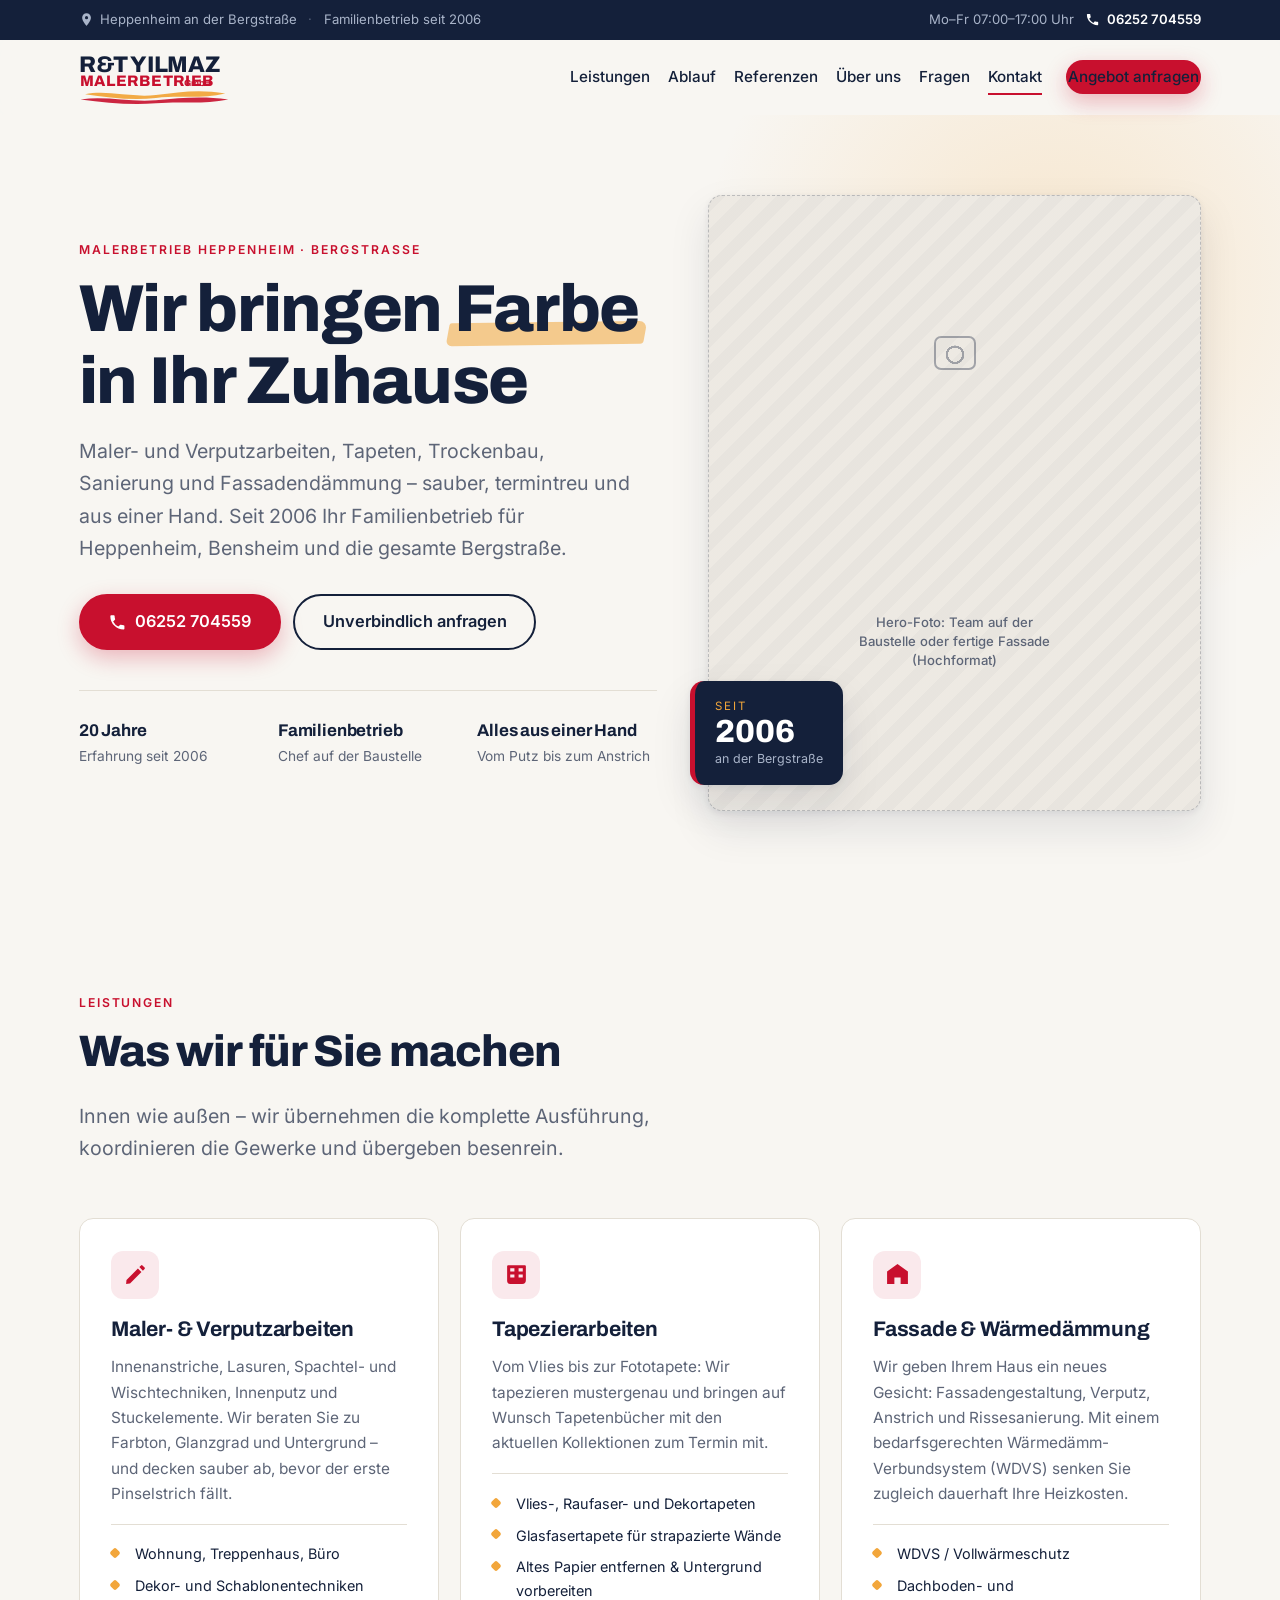
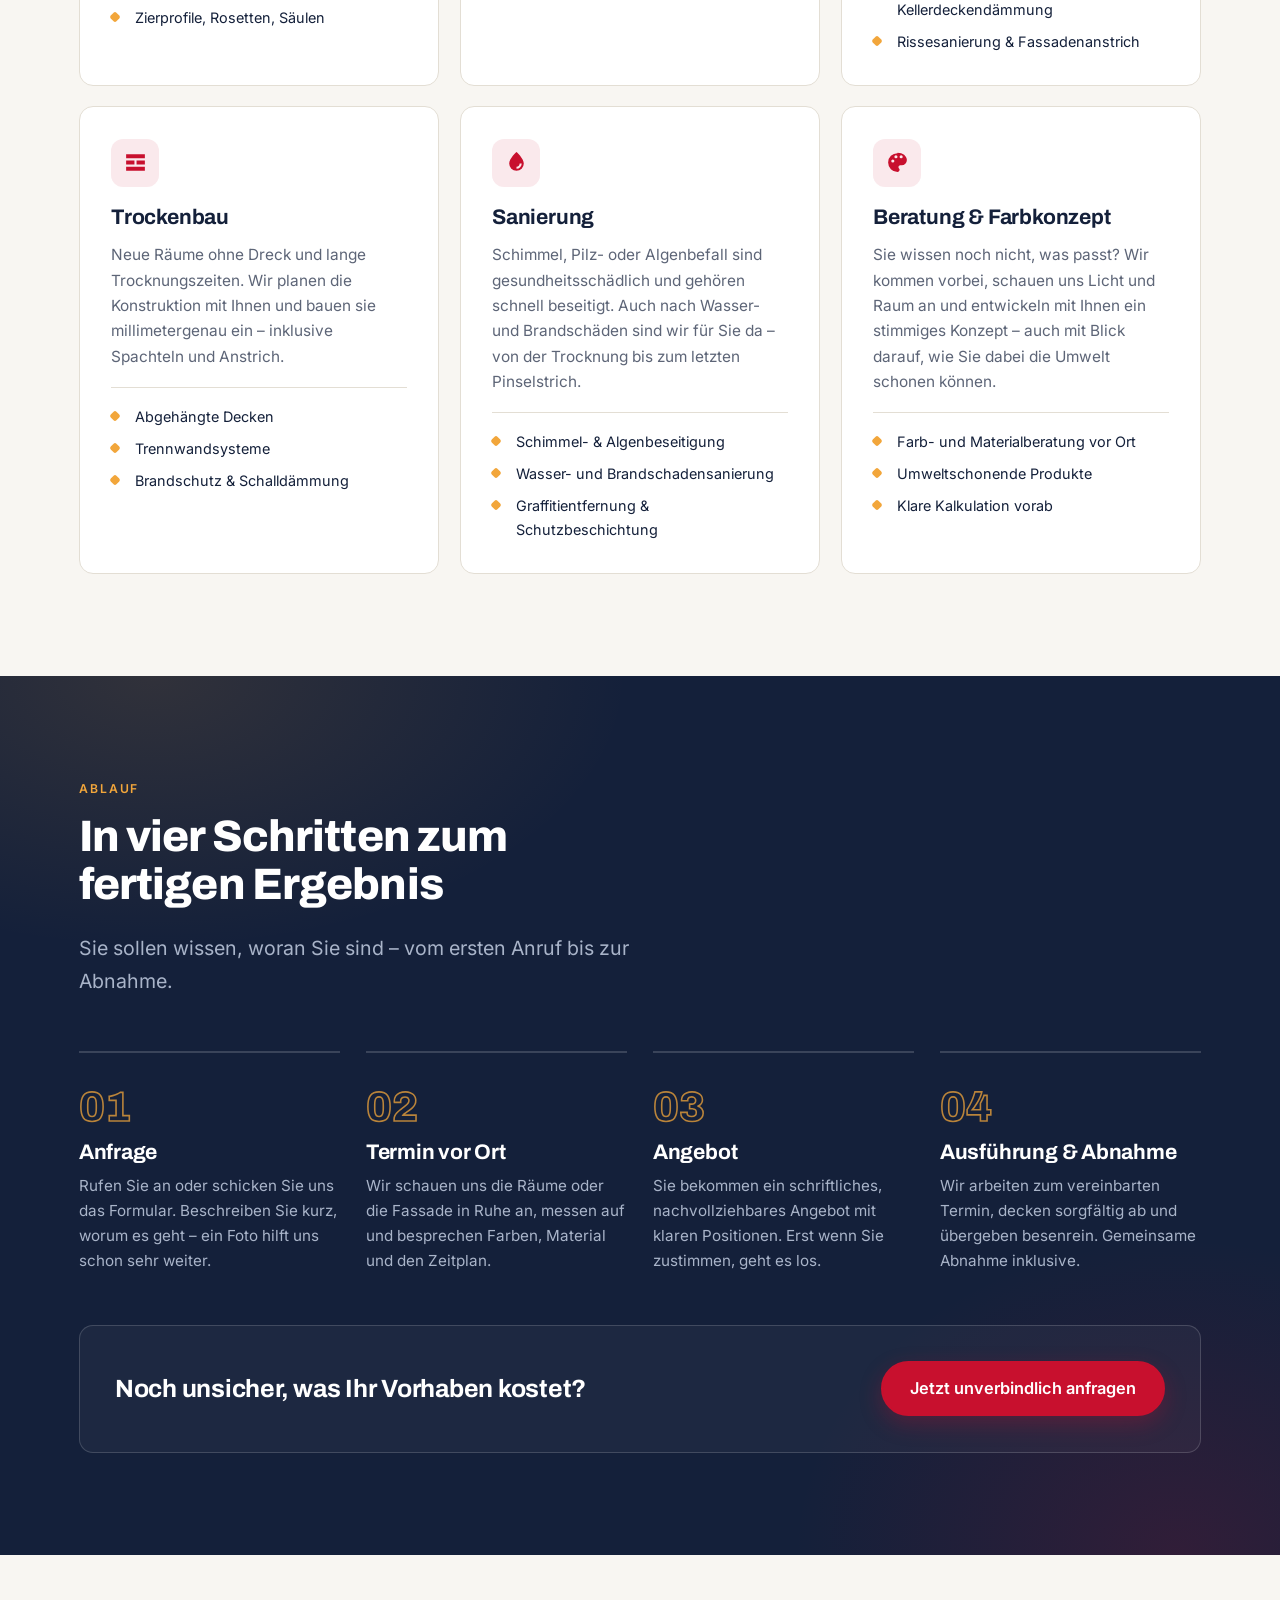
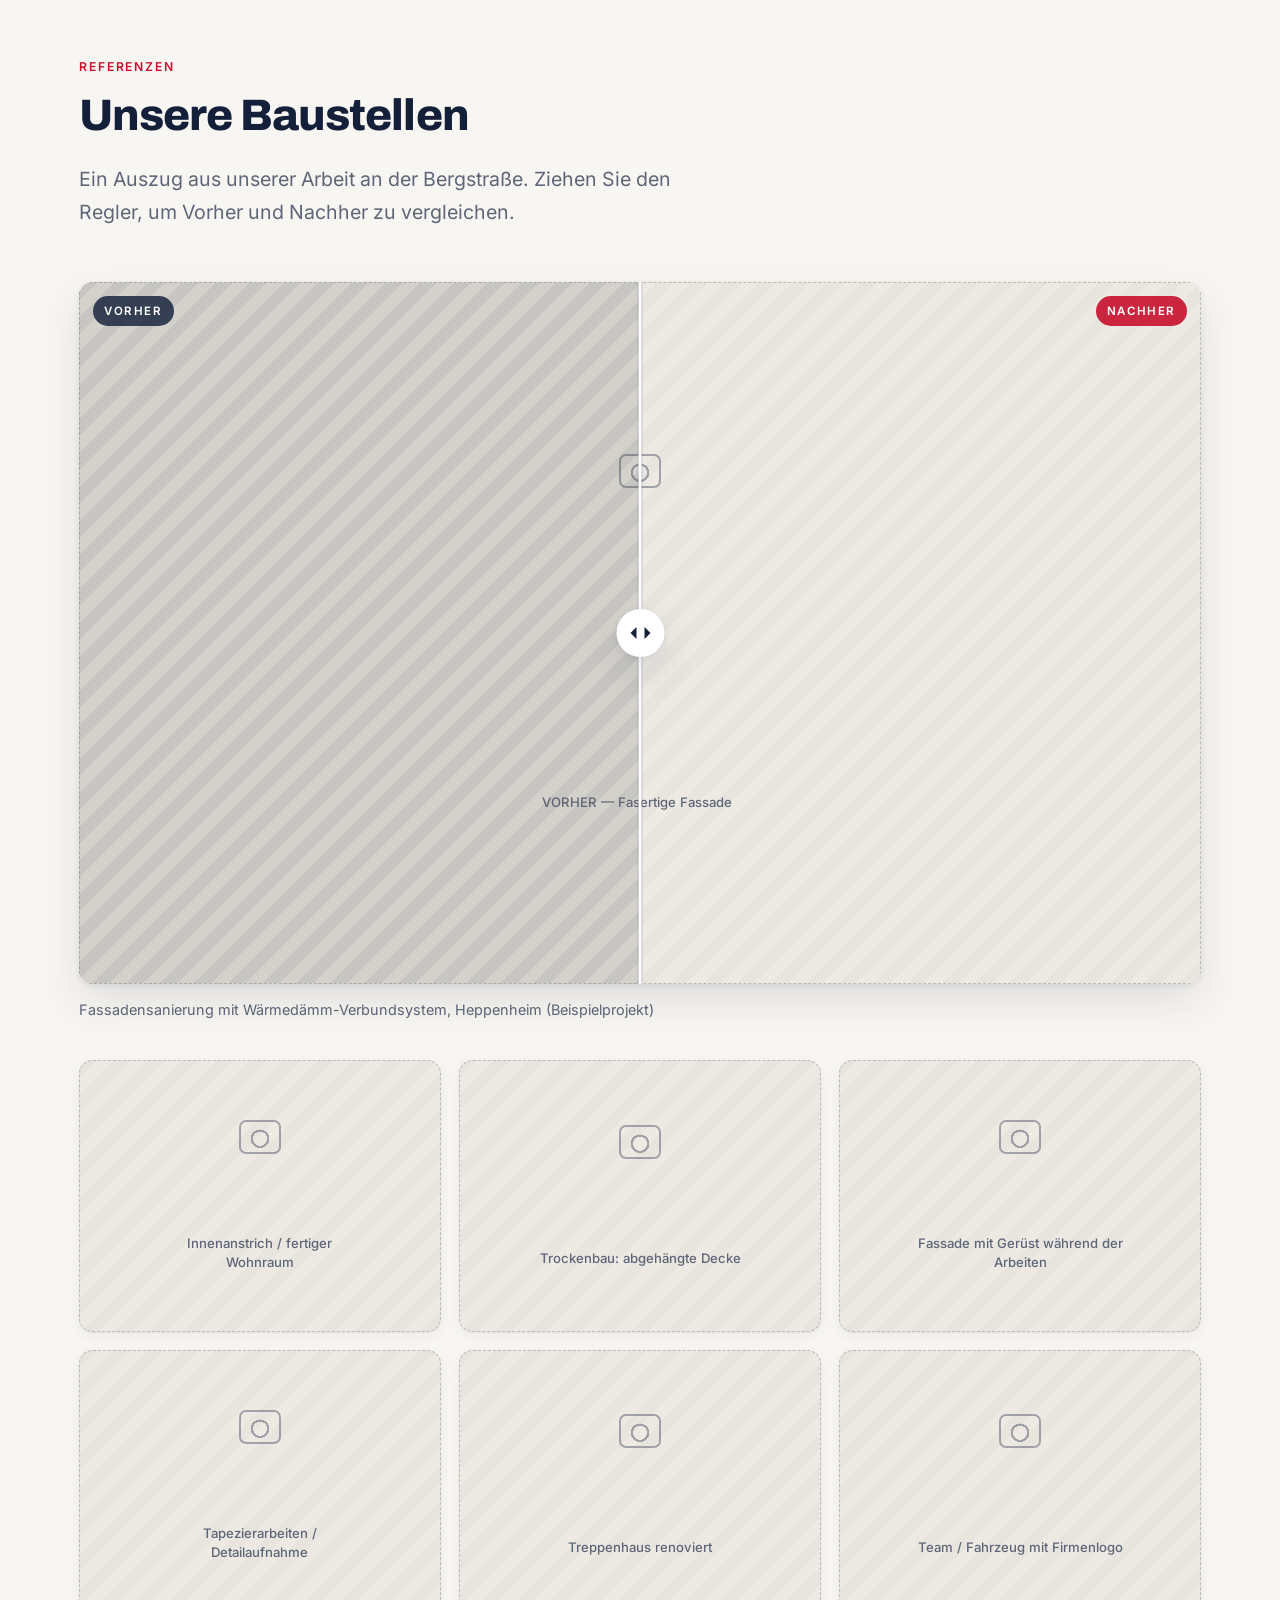
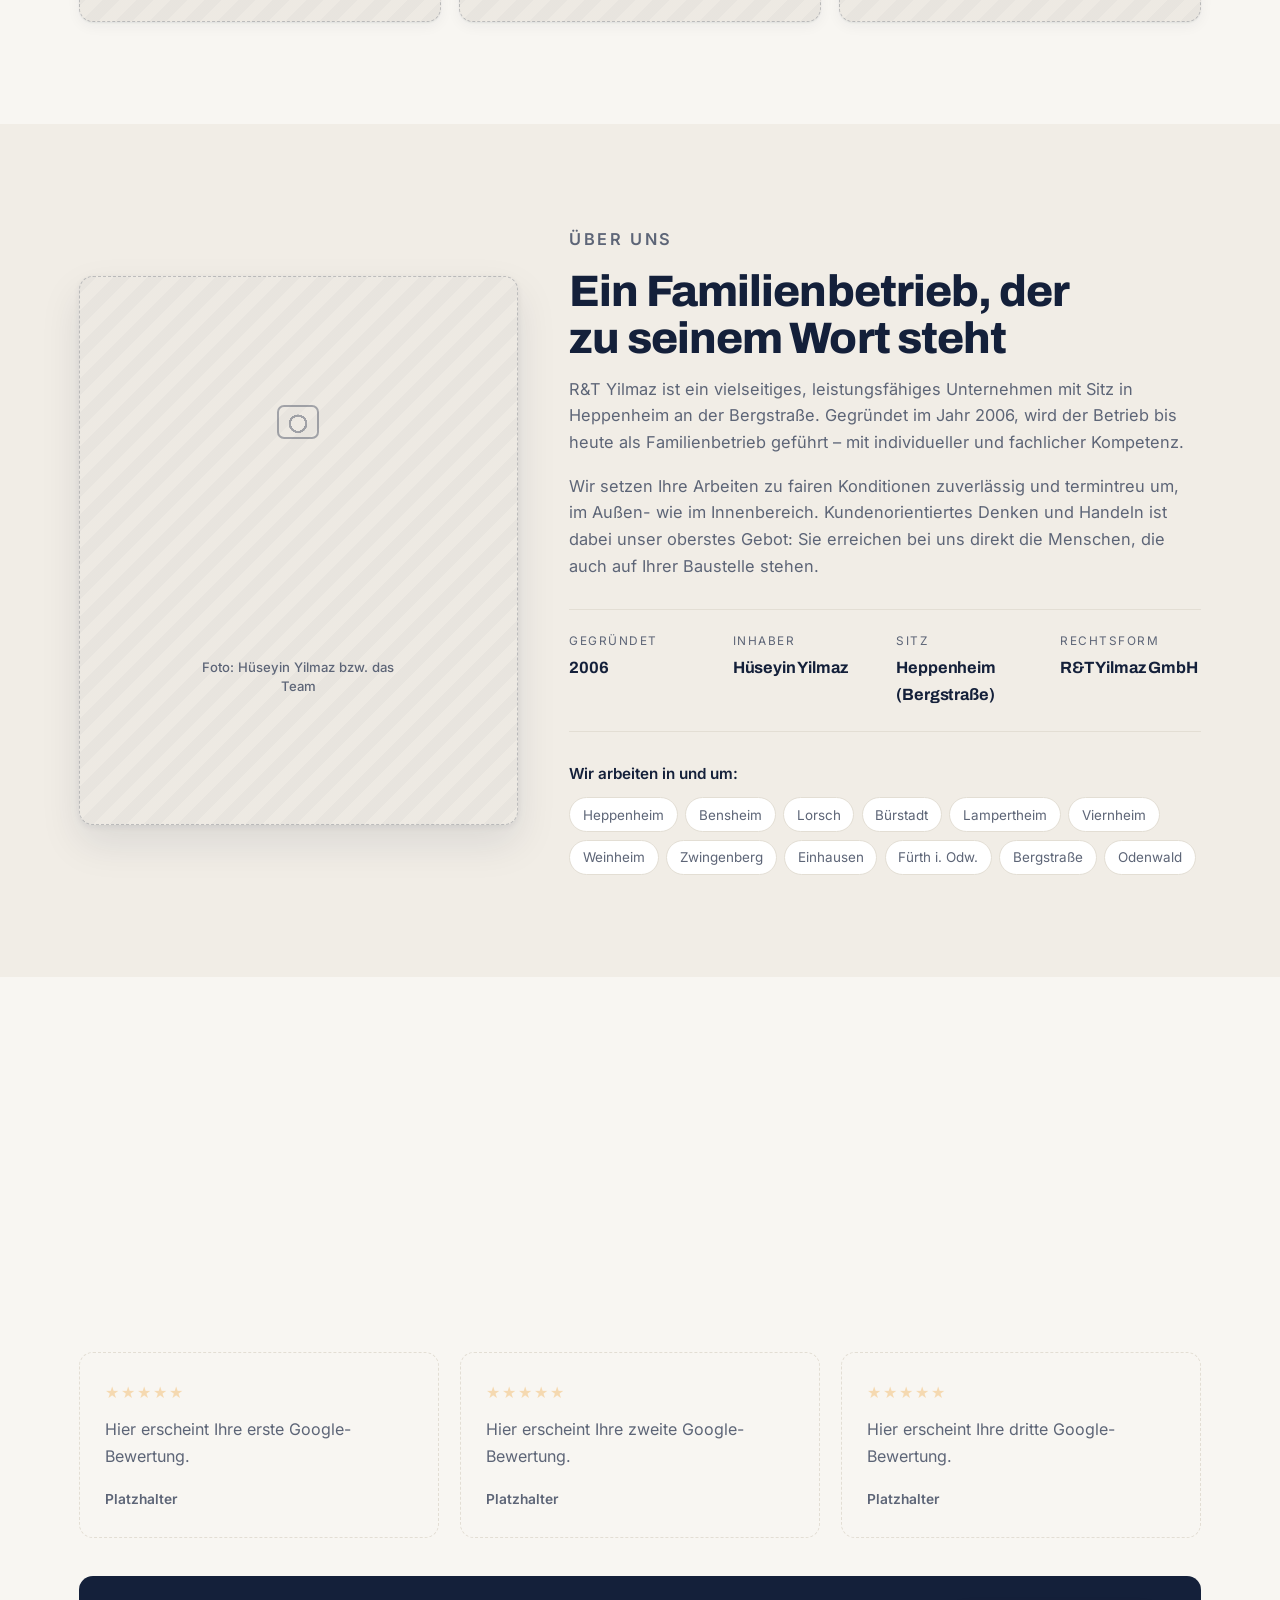
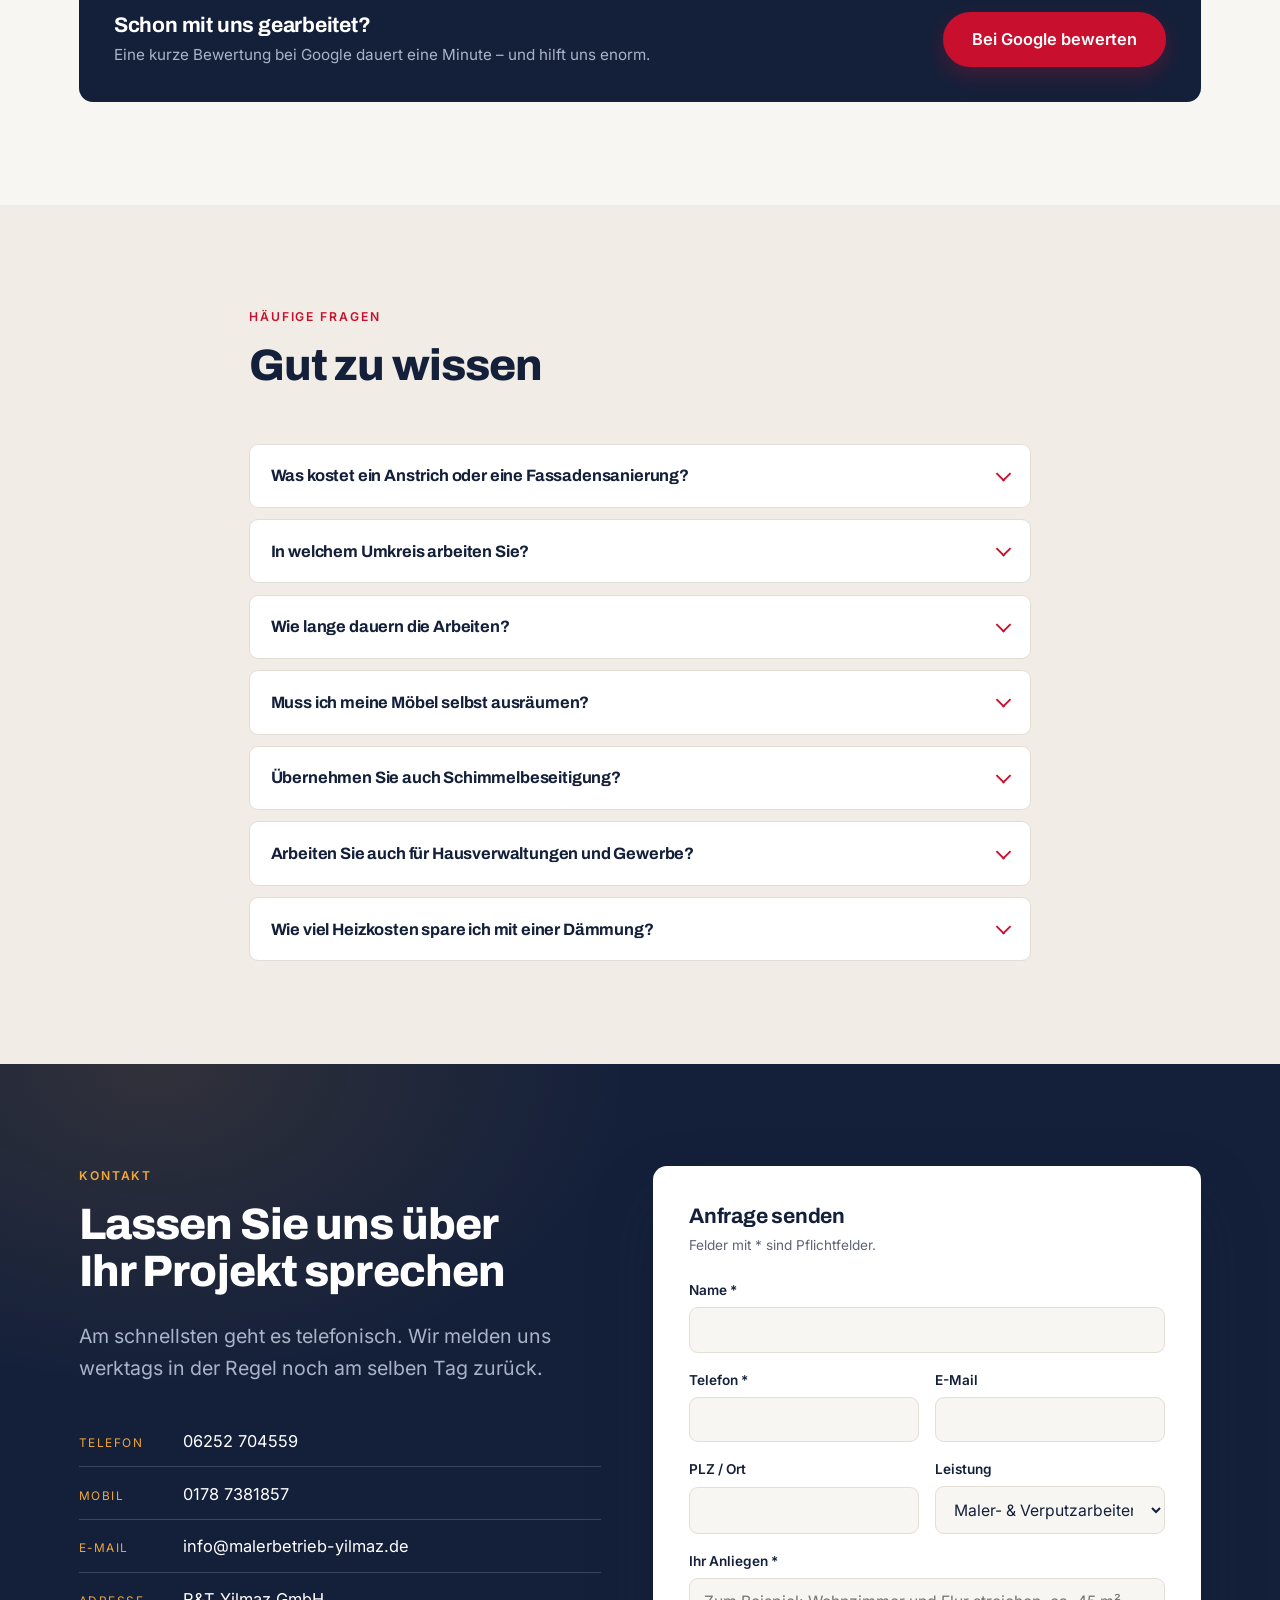
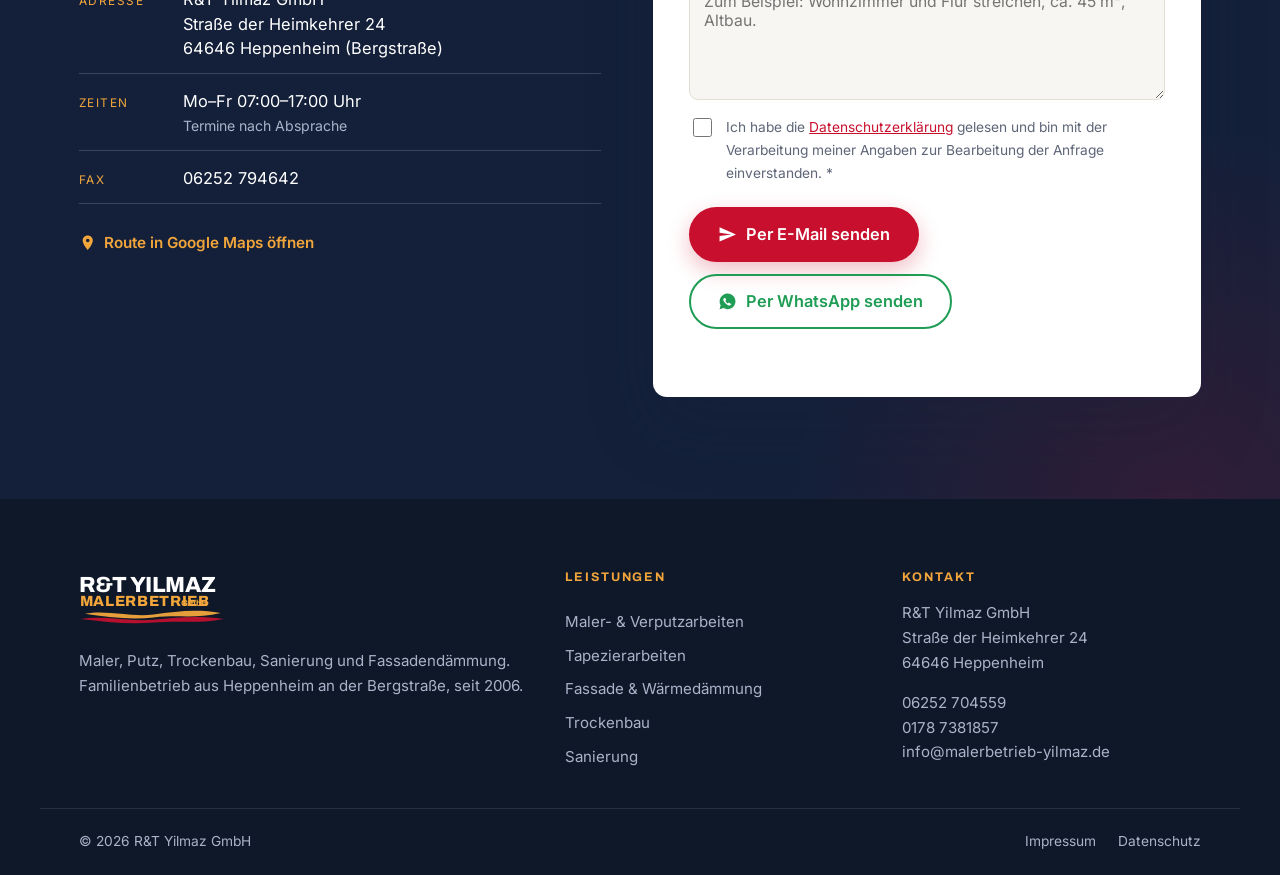
==== index.html @ 9687f764 "Neue Website für R&T Yilmaz Malerbetrieb Ersetzt den HTTrack-Mirror von 2019 durch eine statische, m" ====
<!DOCTYPE html>
<html lang="de">
<head>
<meta charset="utf-8" />
<meta name="viewport" content="width=device-width, initial-scale=1" />
<title>Malerbetrieb Heppenheim – Maler, Putz &amp; Fassade | R&amp;T Yilmaz</title>
<meta name="description" content="Maler, Putz, Tapete, Trockenbau, Sanierung und Fassadendämmung in Heppenheim und an der Bergstraße. Familienbetrieb seit 2006 – jetzt anfragen: 06252 704559." />
<meta name="robots" content="index, follow, max-image-preview:large" />
<meta name="author" content="R&amp;T Yilmaz GmbH" />
<link rel="canonical" href="https://www.malerbetrieb-yilmaz.de/" />

<meta property="og:type" content="website" />
<meta property="og:locale" content="de_DE" />
<meta property="og:site_name" content="R&amp;T Yilmaz Malerbetrieb" />
<meta property="og:title" content="Malerbetrieb Heppenheim | R&amp;T Yilmaz" />
<meta property="og:description" content="Maler, Putz, Trockenbau, Sanierung und Fassadendämmung an der Bergstraße. Familienbetrieb seit 2006." />
<meta property="og:url" content="https://www.malerbetrieb-yilmaz.de/" />
<meta property="og:image" content="https://www.malerbetrieb-yilmaz.de/assets/img/og-bild.jpg" />
<meta name="twitter:card" content="summary_large_image" />
<meta name="theme-color" content="#14203a" />

<link rel="icon" href="data:image/svg+xml,%3Csvg xmlns='http://www.w3.org/2000/svg' viewBox='0 0 32 32'%3E%3Crect width='32' height='32' rx='6' fill='%2314203a'/%3E%3Ctext x='16' y='23' text-anchor='middle' font-family='Arial,Helvetica,sans-serif' font-weight='bold' font-size='19' fill='%23c8102e'%3EY%3C/text%3E%3C/svg%3E" />

<!-- Schriften lokal gehostet (keine Verbindung zu Google-Servern, DSGVO-freundlich) -->
<link rel="preload" href="assets/fonts/archivo-latin.woff2" as="font" type="font/woff2" crossorigin />
<link rel="preload" href="assets/fonts/inter-latin.woff2" as="font" type="font/woff2" crossorigin />
<link rel="stylesheet" href="assets/css/style.css" />

<script>
  /* Kennzeichnet, dass JavaScript aktiv ist. Nur dann werden Inhalte für die
     Einblend-Animation zunächst versteckt — ohne JS bleibt alles sichtbar. */
  document.documentElement.classList.add("js");

  /* Solange noch keine echten Fotos in assets/img/ liegen, zeigt die Seite
     automatisch einen sauberen Platzhalter statt eines kaputten Bildes.
     Sobald die Datei existiert, erscheint sie ganz von allein. */
  window.phFail = function (img) {
    var box = img.parentElement;
    if (box && box.classList.contains("media")) box.classList.add("is-empty");
    img.remove();
  };
</script>
</head>
<body>

<a class="skip-link" href="#inhalt">Zum Inhalt springen</a>

<!-- ============ TOPBAR ============ -->
<div class="topbar">
  <div class="shell topbar__in">
    <span class="topbar__item"><svg class="ico" aria-hidden="true" viewBox="0 0 24 24"><path d="M12 2C8.1 2 5 5.1 5 9c0 5.2 7 13 7 13s7-7.8 7-13c0-3.9-3.1-7-7-7Zm0 9.5A2.5 2.5 0 1 1 12 6.5a2.5 2.5 0 0 1 0 5Z"/></svg>Heppenheim an der Bergstraße</span>
    <span class="topbar__sep" aria-hidden="true">·</span>
    <span class="topbar__item topbar__item--hide">Familienbetrieb seit 2006</span>
    <span class="topbar__spacer"></span>
    <!-- TODO Bilal: Öffnungszeiten von Hava bestätigen lassen (auch unten im Kontakt + im JSON-LD ganz am Seitenende) -->
    <span class="topbar__item topbar__item--hide">Mo–Fr 07:00–17:00 Uhr</span>
    <a class="topbar__tel" href="tel:+496252704559">
      <svg class="ico" aria-hidden="true" viewBox="0 0 24 24"><path d="M6.6 10.8a15.1 15.1 0 0 0 6.6 6.6l2.2-2.2c.3-.3.7-.4 1-.2 1.2.4 2.4.6 3.6.6.6 0 1 .4 1 1V20c0 .6-.4 1-1 1A17 17 0 0 1 3 4c0-.6.4-1 1-1h3.5c.6 0 1 .4 1 1 0 1.3.2 2.5.6 3.6.1.4 0 .8-.2 1l-2.3 2.2Z"/></svg>
      06252 704559
    </a>
  </div>
</div>

<!-- ============ HEADER ============ -->
<header class="site-header" id="header">
  <div class="shell site-header__in">
    <a class="brand" href="#top" aria-label="R&amp;T Yilmaz Malerbetrieb – zur Startseite">
      <svg class="brand__mark" viewBox="0 0 260 74" role="img" aria-label="R und T Yilmaz Malerbetrieb GmbH">
        <text x="0" y="30" class="bm-1">R&amp;T YILMAZ</text>
        <text x="1" y="49" class="bm-2">MALERBETRIEB</text>
        <text x="139" y="49" class="bm-3">GmbH</text>
        <path class="bm-stroke bm-stroke--amber" d="M8 60c30-6 62 5 94 1s58-8 92-2c-32 8-60 2-92 6s-64-1-94-5Z"/>
        <path class="bm-stroke bm-stroke--red" d="M2 67c34-5 66 4 100 1s60-6 96-1c-34 7-62 2-96 5s-66-1-100-5Z"/>
      </svg>
    </a>

    <nav class="nav" id="nav" aria-label="Hauptnavigation">
      <a href="#leistungen">Leistungen</a>
      <a href="#ablauf">Ablauf</a>
      <a href="#referenzen">Referenzen</a>
      <a href="#ueber-uns">Über uns</a>
      <a href="#faq">Fragen</a>
      <a href="#kontakt">Kontakt</a>
      <a class="btn btn--red nav__cta" href="#kontakt">Angebot anfragen</a>
    </nav>

    <button class="burger" id="burger" aria-expanded="false" aria-controls="nav" aria-label="Menü öffnen">
      <span></span><span></span><span></span>
    </button>
  </div>
</header>

<main id="inhalt">

<!-- ============ HERO ============ -->
<section class="hero" id="top">
  <div class="shell hero__grid">
    <div class="hero__text reveal">
      <p class="eyebrow">Malerbetrieb Heppenheim · Bergstraße</p>
      <h1>
        Wir bringen
        <span class="hl">Farbe</span>
        in Ihr Zuhause
      </h1>
      <p class="lead">
        Maler- und Verputzarbeiten, Tapeten, Trockenbau, Sanierung und Fassadendämmung
        &ndash; sauber, termintreu und aus einer Hand. Seit 2006 Ihr Familienbetrieb für
        Heppenheim, Bensheim und die gesamte Bergstraße.
      </p>

      <div class="cta-row">
        <a class="btn btn--red btn--lg" href="tel:+496252704559">
          <svg class="ico" aria-hidden="true" viewBox="0 0 24 24"><path d="M6.6 10.8a15.1 15.1 0 0 0 6.6 6.6l2.2-2.2c.3-.3.7-.4 1-.2 1.2.4 2.4.6 3.6.6.6 0 1 .4 1 1V20c0 .6-.4 1-1 1A17 17 0 0 1 3 4c0-.6.4-1 1-1h3.5c.6 0 1 .4 1 1 0 1.3.2 2.5.6 3.6.1.4 0 .8-.2 1l-2.3 2.2Z"/></svg>
          06252 704559
        </a>
        <a class="btn btn--ghost btn--lg" href="#kontakt">Unverbindlich anfragen</a>
      </div>

      <ul class="trust">
        <li><strong>20 Jahre</strong><span>Erfahrung seit 2006</span></li>
        <li><strong>Familienbetrieb</strong><span>Chef auf der Baustelle</span></li>
        <li><strong>Alles aus einer Hand</strong><span>Vom Putz bis zum Anstrich</span></li>
      </ul>
    </div>

    <div class="hero__media reveal">
      <figure class="media media--tall" data-label="Hero-Foto: Team auf der Baustelle oder fertige Fassade (Hochformat)">
        <img src="assets/img/hero.jpg" alt="Maler des Betriebs R&amp;T Yilmaz bei Arbeiten an einer Hausfassade in Heppenheim" width="720" height="900" onerror="window.phFail(this)" />
      </figure>
      <div class="hero__badge">
        <span class="hero__badge-k">seit</span>
        <span class="hero__badge-v">2006</span>
        <span class="hero__badge-s">an der Bergstraße</span>
      </div>
    </div>
  </div>
</section>

<!-- ============ LEISTUNGEN ============ -->
<section class="section" id="leistungen">
  <div class="shell">
    <header class="sec-head reveal">
      <p class="eyebrow">Leistungen</p>
      <h2>Was wir für Sie machen</h2>
      <p class="sec-head__lead">Innen wie außen &ndash; wir übernehmen die komplette Ausführung, koordinieren die Gewerke und übergeben besenrein.</p>
    </header>

    <div class="cards">

      <article class="card reveal">
        <div class="card__ico" aria-hidden="true">
          <svg viewBox="0 0 24 24"><path d="M18.7 3.3a1 1 0 0 0-1.4 0l-1.6 1.6 3.4 3.4 1.6-1.6a1 1 0 0 0 0-1.4l-2-2ZM14.3 6.3 3.6 17a1 1 0 0 0-.3.6L3 21l3.4-.3a1 1 0 0 0 .6-.3L17.7 9.7l-3.4-3.4Z"/></svg>
        </div>
        <h3>Maler- &amp; Verputzarbeiten</h3>
        <p>Innenanstriche, Lasuren, Spachtel- und Wischtechniken, Innenputz und Stuckelemente. Wir beraten Sie zu Farbton, Glanzgrad und Untergrund &ndash; und decken sauber ab, bevor der erste Pinselstrich fällt.</p>
        <ul class="card__list">
          <li>Wohnung, Treppenhaus, Büro</li>
          <li>Dekor- und Schablonentechniken</li>
          <li>Zierprofile, Rosetten, Säulen</li>
        </ul>
      </article>

      <article class="card reveal">
        <div class="card__ico" aria-hidden="true">
          <svg viewBox="0 0 24 24"><path d="M4 3h16a1 1 0 0 1 1 1v13.5a3.5 3.5 0 0 1-3.5 3.5H6a3 3 0 0 1-3-3V4a1 1 0 0 1 1-1Zm2 3v3h4V6H6Zm8 0v3h4V6h-4ZM6 12v3h4v-3H6Zm8 0v3h4v-3h-4Z"/></svg>
        </div>
        <h3>Tapezierarbeiten</h3>
        <p>Vom Vlies bis zur Fototapete: Wir tapezieren mustergenau und bringen auf Wunsch Tapetenbücher mit den aktuellen Kollektionen zum Termin mit.</p>
        <ul class="card__list">
          <li>Vlies-, Raufaser- und Dekortapeten</li>
          <li>Glasfasertapete für strapazierte Wände</li>
          <li>Altes Papier entfernen &amp; Untergrund vorbereiten</li>
        </ul>
      </article>

      <article class="card reveal">
        <div class="card__ico" aria-hidden="true">
          <svg viewBox="0 0 24 24"><path d="M12 2 2 9v12h7v-6h6v6h7V9L12 2Z"/></svg>
        </div>
        <h3>Fassade &amp; Wärmedämmung</h3>
        <p>Wir geben Ihrem Haus ein neues Gesicht: Fassadengestaltung, Verputz, Anstrich und Rissesanierung. Mit einem bedarfsgerechten Wärmedämm-Verbundsystem (WDVS) senken Sie zugleich dauerhaft Ihre Heizkosten.</p>
        <ul class="card__list">
          <li>WDVS / Vollwärmeschutz</li>
          <li>Dachboden- und Kellerdeckendämmung</li>
          <li>Rissesanierung &amp; Fassadenanstrich</li>
        </ul>
      </article>

      <article class="card reveal">
        <div class="card__ico" aria-hidden="true">
          <svg viewBox="0 0 24 24"><path d="M3 4h18v4H3V4Zm0 6h8v4H3v-4Zm10 0h8v4h-8v-4ZM3 16h18v4H3v-4Z"/></svg>
        </div>
        <h3>Trockenbau</h3>
        <p>Neue Räume ohne Dreck und lange Trocknungszeiten. Wir planen die Konstruktion mit Ihnen und bauen sie millimetergenau ein &ndash; inklusive Spachteln und Anstrich.</p>
        <ul class="card__list">
          <li>Abgehängte Decken</li>
          <li>Trennwandsysteme</li>
          <li>Brandschutz &amp; Schalldämmung</li>
        </ul>
      </article>

      <article class="card reveal">
        <div class="card__ico" aria-hidden="true">
          <svg viewBox="0 0 24 24"><path d="M12 2s7 6.2 7 11a7 7 0 1 1-14 0c0-4.8 7-11 7-11Zm0 16a5 5 0 0 0 5-5h-2a3 3 0 0 1-3 3v2Z"/></svg>
        </div>
        <h3>Sanierung</h3>
        <p>Schimmel, Pilz- oder Algenbefall sind gesundheitsschädlich und gehören schnell beseitigt. Auch nach Wasser- und Brandschäden sind wir für Sie da &ndash; von der Trocknung bis zum letzten Pinselstrich.</p>
        <ul class="card__list">
          <li>Schimmel- &amp; Algenbeseitigung</li>
          <li>Wasser- und Brandschadensanierung</li>
          <li>Graffitientfernung &amp; Schutzbeschichtung</li>
        </ul>
      </article>

      <article class="card reveal">
        <div class="card__ico" aria-hidden="true">
          <svg viewBox="0 0 24 24"><path d="M12 3a9 9 0 0 0 0 18c1.1 0 2-.9 2-2 0-.5-.2-1-.6-1.3-.3-.4-.5-.8-.5-1.2 0-1 .8-1.8 1.8-1.8H16a5 5 0 0 0 5-5c0-3.9-4-7-9-7Zm-4.5 9a1.5 1.5 0 1 1 0-3 1.5 1.5 0 0 1 0 3Zm3-4a1.5 1.5 0 1 1 0-3 1.5 1.5 0 0 1 0 3Zm5 0a1.5 1.5 0 1 1 0-3 1.5 1.5 0 0 1 0 3Z"/></svg>
        </div>
        <h3>Beratung &amp; Farbkonzept</h3>
        <p>Sie wissen noch nicht, was passt? Wir kommen vorbei, schauen uns Licht und Raum an und entwickeln mit Ihnen ein stimmiges Konzept &ndash; auch mit Blick darauf, wie Sie dabei die Umwelt schonen können.</p>
        <ul class="card__list">
          <li>Farb- und Materialberatung vor Ort</li>
          <li>Umweltschonende Produkte</li>
          <li>Klare Kalkulation vorab</li>
        </ul>
      </article>

    </div>
  </div>
</section>

<!-- ============ ABLAUF ============ -->
<section class="section section--ink" id="ablauf">
  <div class="shell">
    <header class="sec-head reveal">
      <p class="eyebrow eyebrow--light">Ablauf</p>
      <h2>In vier Schritten zum fertigen Ergebnis</h2>
      <p class="sec-head__lead">Sie sollen wissen, woran Sie sind &ndash; vom ersten Anruf bis zur Abnahme.</p>
    </header>

    <ol class="steps">
      <li class="step reveal">
        <span class="step__n">01</span>
        <h3>Anfrage</h3>
        <p>Rufen Sie an oder schicken Sie uns das Formular. Beschreiben Sie kurz, worum es geht &ndash; ein Foto hilft uns schon sehr weiter.</p>
      </li>
      <li class="step reveal">
        <span class="step__n">02</span>
        <h3>Termin vor Ort</h3>
        <p>Wir schauen uns die Räume oder die Fassade in Ruhe an, messen auf und besprechen Farben, Material und den Zeitplan.</p>
      </li>
      <li class="step reveal">
        <span class="step__n">03</span>
        <h3>Angebot</h3>
        <p>Sie bekommen ein schriftliches, nachvollziehbares Angebot mit klaren Positionen. Erst wenn Sie zustimmen, geht es los.</p>
      </li>
      <li class="step reveal">
        <span class="step__n">04</span>
        <h3>Ausführung &amp; Abnahme</h3>
        <p>Wir arbeiten zum vereinbarten Termin, decken sorgfältig ab und übergeben besenrein. Gemeinsame Abnahme inklusive.</p>
      </li>
    </ol>

    <div class="ablauf-cta reveal">
      <p>Noch unsicher, was Ihr Vorhaben kostet?</p>
      <a class="btn btn--red btn--lg" href="#kontakt">Jetzt unverbindlich anfragen</a>
    </div>
  </div>
</section>

<!-- ============ REFERENZEN ============ -->
<section class="section" id="referenzen">
  <div class="shell">
    <header class="sec-head reveal">
      <p class="eyebrow">Referenzen</p>
      <h2>Unsere Baustellen</h2>
      <p class="sec-head__lead">Ein Auszug aus unserer Arbeit an der Bergstraße. Ziehen Sie den Regler, um Vorher und Nachher zu vergleichen.</p>
    </header>

    <!-- Vorher/Nachher-Vergleich -->
    <div class="compare reveal">
      <div class="compare__box" id="compare">
        <figure class="media compare__after" data-label="NACHHER — fertige Fassade">
          <img src="assets/img/referenz-1-nachher.jpg" alt="Fassade eines Einfamilienhauses nach Dämmung und Neuanstrich" width="1200" height="750" onerror="window.phFail(this)" />
        </figure>
        <figure class="media compare__before" data-label="VORHER — Fassade mit Rissen">
          <img src="assets/img/referenz-1-vorher.jpg" alt="Verwitterte Hausfassade mit Rissen vor der Sanierung" width="1200" height="750" onerror="window.phFail(this)" />
        </figure>
        <div class="compare__handle" aria-hidden="true"><span></span></div>
        <input class="compare__range" id="compareRange" type="range" min="0" max="100" value="50" step="0.1"
               aria-label="Vergleich Vorher und Nachher verschieben" />
        <span class="compare__tag compare__tag--l">Vorher</span>
        <span class="compare__tag compare__tag--r">Nachher</span>
      </div>
      <p class="compare__cap">Fassadensanierung mit Wärmedämm-Verbundsystem, Heppenheim <span class="muted">(Beispielprojekt)</span></p>
    </div>

    <!-- Galerie -->
    <div class="gallery">
      <figure class="media reveal" data-label="Innenanstrich / fertiger Wohnraum">
        <img src="assets/img/galerie-1.jpg" alt="Frisch gestrichener heller Wohnraum mit sauberen Kanten" width="800" height="600" loading="lazy" onerror="window.phFail(this)" />
      </figure>
      <figure class="media reveal" data-label="Trockenbau: abgehängte Decke">
        <img src="assets/img/galerie-2.jpg" alt="Abgehängte Decke im Trockenbau mit eingelassenen Spots" width="800" height="600" loading="lazy" onerror="window.phFail(this)" />
      </figure>
      <figure class="media reveal" data-label="Fassade mit Gerüst während der Arbeiten">
        <img src="assets/img/galerie-3.jpg" alt="Hausfassade mit Gerüst während der Dämmarbeiten" width="800" height="600" loading="lazy" onerror="window.phFail(this)" />
      </figure>
      <figure class="media reveal" data-label="Tapezierarbeiten / Detailaufnahme">
        <img src="assets/img/galerie-4.jpg" alt="Detail einer frisch tapezierten Wand mit Mustertapete" width="800" height="600" loading="lazy" onerror="window.phFail(this)" />
      </figure>
      <figure class="media reveal" data-label="Treppenhaus renoviert">
        <img src="assets/img/galerie-5.jpg" alt="Renoviertes Treppenhaus mit neuem Anstrich" width="800" height="600" loading="lazy" onerror="window.phFail(this)" />
      </figure>
      <figure class="media reveal" data-label="Team / Fahrzeug mit Firmenlogo">
        <img src="assets/img/galerie-6.jpg" alt="Firmenfahrzeug von R&amp;T Yilmaz vor einer Baustelle" width="800" height="600" loading="lazy" onerror="window.phFail(this)" />
      </figure>
    </div>
  </div>
</section>

<!-- ============ ÜBER UNS ============ -->
<section class="section section--paper2" id="ueber-uns">
  <div class="shell about">
    <div class="about__media reveal">
      <figure class="media media--tall" data-label="Foto: Hüseyin Yilmaz bzw. das Team">
        <img src="assets/img/team.jpg" alt="Hüseyin Yilmaz, Inhaber des Malerbetriebs R&amp;T Yilmaz in Heppenheim" width="720" height="880" loading="lazy" onerror="window.phFail(this)" />
      </figure>
    </div>
    <div class="about__text reveal">
      <p class="eyebrow">Über uns</p>
      <h2>Ein Familienbetrieb, der zu seinem Wort steht</h2>
      <p>
        R&amp;T Yilmaz ist ein vielseitiges, leistungsfähiges Unternehmen mit Sitz in Heppenheim
        an der Bergstraße. Gegründet im Jahr 2006, wird der Betrieb bis heute als Familienbetrieb
        geführt &ndash; mit individueller und fachlicher Kompetenz.
      </p>
      <p>
        Wir setzen Ihre Arbeiten zu fairen Konditionen zuverlässig und termintreu um, im Außen-
        wie im Innenbereich. Kundenorientiertes Denken und Handeln ist dabei unser oberstes Gebot:
        Sie erreichen bei uns direkt die Menschen, die auch auf Ihrer Baustelle stehen.
      </p>
      <dl class="facts">
        <div><dt>Gegründet</dt><dd>2006</dd></div>
        <div><dt>Inhaber</dt><dd>Hüseyin Yilmaz</dd></div>
        <div><dt>Sitz</dt><dd>Heppenheim (Bergstraße)</dd></div>
        <div><dt>Rechtsform</dt><dd>R&amp;T Yilmaz GmbH</dd></div>
      </dl>

      <div class="areas">
        <p class="areas__title">Wir arbeiten in und um:</p>
        <ul class="chips">
          <li>Heppenheim</li><li>Bensheim</li><li>Lorsch</li><li>Bürstadt</li>
          <li>Lampertheim</li><li>Viernheim</li><li>Weinheim</li><li>Zwingenberg</li>
          <li>Einhausen</li><li>Fürth i. Odw.</li><li>Bergstraße</li><li>Odenwald</li>
        </ul>
      </div>
    </div>
  </div>
</section>

<!-- ============ BEWERTUNGEN ============ -->
<section class="section" id="bewertungen">
  <div class="shell">
    <header class="sec-head reveal">
      <p class="eyebrow">Bewertungen</p>
      <h2>Was Kundinnen und Kunden sagen</h2>
      <p class="sec-head__lead">Ehrliches Feedback ist uns wichtig &ndash; und hilft anderen bei der Entscheidung.</p>
    </header>

    <!--
      ============================================================
      PLATZHALTER — BITTE MIT ECHTEN GOOGLE-BEWERTUNGEN ERSETZEN
      Erfundene Bewertungen sind in Deutschland wettbewerbswidrig
      (§ 5 UWG) und können abgemahnt werden. Deshalb steht hier
      bewusst noch kein Text. Sobald die ersten Google-Rezensionen
      da sind: Name (oder "M. K."), Ort, Text und Sterne eintragen
      und die Klasse "is-empty-quote" entfernen.
      ============================================================
    -->
    <div class="quotes">
      <blockquote class="quote is-empty-quote reveal">
        <div class="stars" aria-hidden="true">★★★★★</div>
        <p>Hier erscheint Ihre erste Google-Bewertung.</p>
        <cite>Platzhalter</cite>
      </blockquote>
      <blockquote class="quote is-empty-quote reveal">
        <div class="stars" aria-hidden="true">★★★★★</div>
        <p>Hier erscheint Ihre zweite Google-Bewertung.</p>
        <cite>Platzhalter</cite>
      </blockquote>
      <blockquote class="quote is-empty-quote reveal">
        <div class="stars" aria-hidden="true">★★★★★</div>
        <p>Hier erscheint Ihre dritte Google-Bewertung.</p>
        <cite>Platzhalter</cite>
      </blockquote>
    </div>

    <div class="review-cta reveal">
      <div>
        <h3>Schon mit uns gearbeitet?</h3>
        <p>Eine kurze Bewertung bei Google dauert eine Minute &ndash; und hilft uns enorm.</p>
      </div>
      <!-- TODO Bilal: Link durch den echten Google-Bewertungslink aus dem Unternehmensprofil ersetzen -->
      <a class="btn btn--red btn--lg" href="https://www.google.com/search?q=R%26T+Yilmaz+Malerbetrieb+Heppenheim" target="_blank" rel="noopener">Bei Google bewerten</a>
    </div>
  </div>
</section>

<!-- ============ FAQ ============ -->
<section class="section section--paper2" id="faq">
  <div class="shell shell--narrow">
    <header class="sec-head reveal">
      <p class="eyebrow">Häufige Fragen</p>
      <h2>Gut zu wissen</h2>
    </header>

    <div class="faq">
      <details class="reveal">
        <summary>Was kostet ein Anstrich oder eine Fassadensanierung?</summary>
        <div class="faq__a"><p>Das hängt von Fläche, Untergrund und gewünschtem Material ab. Deshalb schauen wir uns Ihr Objekt vor Ort an und erstellen Ihnen anschließend ein schriftliches Angebot mit klaren Positionen &ndash; unverbindlich und ohne Druck.</p></div>
      </details>
      <details class="reveal">
        <summary>In welchem Umkreis arbeiten Sie?</summary>
        <div class="faq__a"><p>Unser Schwerpunkt liegt an der Bergstraße und im Odenwald: Heppenheim, Bensheim, Lorsch, Zwingenberg, Bürstadt, Lampertheim, Viernheim und Weinheim. Fragen Sie gern auch außerhalb an &ndash; wir sagen Ihnen offen, ob wir es einrichten können.</p></div>
      </details>
      <details class="reveal">
        <summary>Wie lange dauern die Arbeiten?</summary>
        <div class="faq__a"><p>Ein einzelner Raum ist oft an ein bis zwei Tagen fertig, eine komplette Fassade mit Dämmung dauert je nach Größe mehrere Wochen. Den konkreten Zeitraum halten wir im Angebot fest und melden uns rechtzeitig, falls sich etwas verschiebt.</p></div>
      </details>
      <details class="reveal">
        <summary>Muss ich meine Möbel selbst ausräumen?</summary>
        <div class="faq__a"><p>Nein. Kleinere Möbel rücken wir zusammen und decken alles sorgfältig ab. Wenn ein Raum komplett leer sein muss, sagen wir Ihnen das vorher &ndash; damit es am Tag der Ausführung keine Überraschung gibt.</p></div>
      </details>
      <details class="reveal">
        <summary>Übernehmen Sie auch Schimmelbeseitigung?</summary>
        <div class="faq__a"><p>Ja. Wir suchen zuerst die Ursache &ndash; Schimmel nur zu überstreichen bringt nichts. Danach entfernen wir den Befall fachgerecht und sanieren die Fläche so, dass er nicht wiederkommt.</p></div>
      </details>
      <details class="reveal">
        <summary>Arbeiten Sie auch für Hausverwaltungen und Gewerbe?</summary>
        <div class="faq__a"><p>Ja. Treppenhäuser, Büroräume, Ladenlokale und ganze Wohnanlagen gehören zu unserem Alltag. Auf Wunsch stimmen wir die Arbeiten so ab, dass der Betrieb möglichst wenig gestört wird.</p></div>
      </details>
      <details class="reveal">
        <summary>Wie viel Heizkosten spare ich mit einer Dämmung?</summary>
        <div class="faq__a"><p>Mit einem bedarfsgerechten Vollwärmeschutz lassen sich je nach Ausgangszustand des Gebäudes deutliche Einsparungen erzielen. Wir stellen Ihnen gerne ein Konzept für Fassade, Dachboden und Kellerdecke zusammen und rechnen es für Ihr Haus durch.</p></div>
      </details>
    </div>
  </div>
</section>

<!-- ============ KONTAKT ============ -->
<section class="section section--ink" id="kontakt">
  <div class="shell kontakt">

    <div class="kontakt__info reveal">
      <p class="eyebrow eyebrow--light">Kontakt</p>
      <h2>Lassen Sie uns über Ihr Projekt sprechen</h2>
      <p class="kontakt__lead">Am schnellsten geht es telefonisch. Wir melden uns werktags in der Regel noch am selben Tag zurück.</p>

      <ul class="contact-list">
        <li>
          <span class="contact-list__k">Telefon</span>
          <a class="contact-list__v" href="tel:+496252704559">06252 704559</a>
        </li>
        <li>
          <span class="contact-list__k">Mobil</span>
          <a class="contact-list__v" href="tel:+491787381857">0178 7381857</a>
        </li>
        <li>
          <span class="contact-list__k">E-Mail</span>
          <a class="contact-list__v" href="mailto:info@malerbetrieb-yilmaz.de">info@malerbetrieb-yilmaz.de</a>
        </li>
        <li>
          <span class="contact-list__k">Adresse</span>
          <span class="contact-list__v">
            R&amp;T Yilmaz GmbH<br />
            Straße der Heimkehrer 24<br />
            64646 Heppenheim (Bergstraße)
          </span>
        </li>
        <li>
          <!-- TODO Bilal: Öffnungszeiten bestätigen lassen -->
          <span class="contact-list__k">Zeiten</span>
          <span class="contact-list__v">Mo&ndash;Fr 07:00&ndash;17:00 Uhr<br /><span class="muted">Termine nach Absprache</span></span>
        </li>
        <li>
          <span class="contact-list__k">Fax</span>
          <span class="contact-list__v">06252 794642</span>
        </li>
      </ul>

      <a class="maplink" href="https://www.google.com/maps/search/?api=1&amp;query=Stra%C3%9Fe%20der%20Heimkehrer%2024%2C%2064646%20Heppenheim" target="_blank" rel="noopener">
        <svg class="ico" aria-hidden="true" viewBox="0 0 24 24"><path d="M12 2C8.1 2 5 5.1 5 9c0 5.2 7 13 7 13s7-7.8 7-13c0-3.9-3.1-7-7-7Zm0 9.5A2.5 2.5 0 1 1 12 6.5a2.5 2.5 0 0 1 0 5Z"/></svg>
        Route in Google Maps öffnen
      </a>
    </div>

    <div class="kontakt__form reveal">
      <form id="anfrage" novalidate>
        <h3>Anfrage senden</h3>
        <p class="form__hint">Felder mit <span aria-hidden="true">*</span> sind Pflichtfelder.</p>

        <div class="field">
          <label for="f-name">Name <span aria-hidden="true">*</span></label>
          <input id="f-name" name="name" type="text" autocomplete="name" required />
        </div>

        <div class="field-row">
          <div class="field">
            <label for="f-tel">Telefon <span aria-hidden="true">*</span></label>
            <input id="f-tel" name="telefon" type="tel" autocomplete="tel" required />
          </div>
          <div class="field">
            <label for="f-mail">E-Mail</label>
            <input id="f-mail" name="email" type="email" autocomplete="email" />
          </div>
        </div>

        <div class="field-row">
          <div class="field">
            <label for="f-ort">PLZ / Ort</label>
            <input id="f-ort" name="ort" type="text" autocomplete="postal-code" />
          </div>
          <div class="field">
            <label for="f-leistung">Leistung</label>
            <select id="f-leistung" name="leistung">
              <option>Maler- &amp; Verputzarbeiten</option>
              <option>Tapezierarbeiten</option>
              <option>Fassade &amp; Wärmedämmung</option>
              <option>Trockenbau</option>
              <option>Sanierung (Schimmel, Wasser, Brand)</option>
              <option>Etwas anderes</option>
            </select>
          </div>
        </div>

        <div class="field">
          <label for="f-text">Ihr Anliegen <span aria-hidden="true">*</span></label>
          <textarea id="f-text" name="nachricht" rows="5" required placeholder="Zum Beispiel: Wohnzimmer und Flur streichen, ca. 45 m², Altbau."></textarea>
        </div>

        <!-- Spam-Falle: für Menschen unsichtbar -->
        <div class="hp" aria-hidden="true">
          <label for="f-web">Website nicht ausfüllen</label>
          <input id="f-web" name="website" type="text" tabindex="-1" autocomplete="off" />
        </div>

        <label class="check">
          <input type="checkbox" id="f-dsgvo" required />
          <span>Ich habe die <a href="datenschutz.html">Datenschutzerklärung</a> gelesen und bin mit der Verarbeitung meiner Angaben zur Bearbeitung der Anfrage einverstanden. <span aria-hidden="true">*</span></span>
        </label>

        <div class="form__actions">
          <button class="btn btn--red btn--lg" type="submit">
            <svg class="ico" aria-hidden="true" viewBox="0 0 24 24"><path d="M2 21 23 12 2 3v7l15 2-15 2v7Z"/></svg>
            Per E-Mail senden
          </button>
          <button class="btn btn--wa btn--lg" type="button" id="waBtn">
            <svg class="ico" aria-hidden="true" viewBox="0 0 24 24"><path d="M12 2a10 10 0 0 0-8.6 15L2 22l5.2-1.4A10 10 0 1 0 12 2Zm5.3 14.1c-.2.6-1.3 1.2-1.8 1.2-.5.1-1 .1-1.7-.1-.4-.1-.9-.3-1.5-.6-2.6-1.1-4.3-3.8-4.5-4-.1-.2-1-1.4-1-2.6 0-1.3.6-1.9.9-2.1.2-.2.5-.3.7-.3h.5c.2 0 .4 0 .6.5l.8 1.9c.1.2.1.3 0 .5l-.4.5-.3.3c-.1.1-.2.3 0 .5l.9 1.4c.6.8 1.2 1.1 1.5 1.3.3.1.5.1.6 0l.7-.8c.2-.2.3-.2.5-.1l1.8.9c.2.1.4.2.4.3.1.1.1.6 0 1.1Z"/></svg>
            Per WhatsApp senden
          </button>
        </div>
        <p class="form__note" id="formNote" role="status"></p>
      </form>
    </div>

  </div>
</section>

</main>

<!-- ============ FOOTER ============ -->
<footer class="site-footer">
  <div class="shell site-footer__in">
    <div class="site-footer__brand">
      <svg class="brand__mark brand__mark--foot" viewBox="0 0 260 74" role="img" aria-label="R und T Yilmaz Malerbetrieb GmbH">
        <text x="0" y="30" class="bm-1">R&amp;T YILMAZ</text>
        <text x="1" y="49" class="bm-2">MALERBETRIEB</text>
        <text x="139" y="49" class="bm-3">GmbH</text>
        <path class="bm-stroke bm-stroke--amber" d="M8 60c30-6 62 5 94 1s58-8 92-2c-32 8-60 2-92 6s-64-1-94-5Z"/>
        <path class="bm-stroke bm-stroke--red" d="M2 67c34-5 66 4 100 1s60-6 96-1c-34 7-62 2-96 5s-66-1-100-5Z"/>
      </svg>
      <p>Maler, Putz, Trockenbau, Sanierung und Fassadendämmung.<br />Familienbetrieb aus Heppenheim an der Bergstraße, seit 2006.</p>
    </div>

    <nav class="site-footer__nav" aria-label="Leistungen">
      <h3>Leistungen</h3>
      <a href="#leistungen">Maler- &amp; Verputzarbeiten</a>
      <a href="#leistungen">Tapezierarbeiten</a>
      <a href="#leistungen">Fassade &amp; Wärmedämmung</a>
      <a href="#leistungen">Trockenbau</a>
      <a href="#leistungen">Sanierung</a>
    </nav>

    <div class="site-footer__contact">
      <h3>Kontakt</h3>
      <p>
        R&amp;T Yilmaz GmbH<br />
        Straße der Heimkehrer 24<br />
        64646 Heppenheim
      </p>
      <p>
        <a href="tel:+496252704559">06252 704559</a><br />
        <a href="tel:+491787381857">0178 7381857</a><br />
        <a href="mailto:info@malerbetrieb-yilmaz.de">info@malerbetrieb-yilmaz.de</a>
      </p>
    </div>
  </div>

  <div class="shell site-footer__bar">
    <p>&copy; <span id="jahr">2026</span> R&amp;T Yilmaz GmbH</p>
    <nav aria-label="Rechtliches">
      <a href="impressum.html">Impressum</a>
      <a href="datenschutz.html">Datenschutz</a>
    </nav>
  </div>
</footer>

<!-- ============ MOBILE CALL BAR ============ -->
<div class="callbar" aria-label="Schnellkontakt">
  <a href="tel:+496252704559">
    <svg class="ico" aria-hidden="true" viewBox="0 0 24 24"><path d="M6.6 10.8a15.1 15.1 0 0 0 6.6 6.6l2.2-2.2c.3-.3.7-.4 1-.2 1.2.4 2.4.6 3.6.6.6 0 1 .4 1 1V20c0 .6-.4 1-1 1A17 17 0 0 1 3 4c0-.6.4-1 1-1h3.5c.6 0 1 .4 1 1 0 1.3.2 2.5.6 3.6.1.4 0 .8-.2 1l-2.3 2.2Z"/></svg>
    Anrufen
  </a>
  <a class="callbar__wa" href="https://wa.me/491787381857" target="_blank" rel="noopener">
    <svg class="ico" aria-hidden="true" viewBox="0 0 24 24"><path d="M12 2a10 10 0 0 0-8.6 15L2 22l5.2-1.4A10 10 0 1 0 12 2Zm5.3 14.1c-.2.6-1.3 1.2-1.8 1.2-.5.1-1 .1-1.7-.1-.4-.1-.9-.3-1.5-.6-2.6-1.1-4.3-3.8-4.5-4-.1-.2-1-1.4-1-2.6 0-1.3.6-1.9.9-2.1.2-.2.5-.3.7-.3h.5c.2 0 .4 0 .6.5l.8 1.9c.1.2.1.3 0 .5l-.4.5-.3.3c-.1.1-.2.3 0 .5l.9 1.4c.6.8 1.2 1.1 1.5 1.3.3.1.5.1.6 0l.7-.8c.2-.2.3-.2.5-.1l1.8.9c.2.1.4.2.4.3.1.1.1.6 0 1.1Z"/></svg>
    WhatsApp
  </a>
  <a class="callbar__mail" href="#kontakt">
    <svg class="ico" aria-hidden="true" viewBox="0 0 24 24"><path d="M3 5h18a1 1 0 0 1 1 1v12a1 1 0 0 1-1 1H3a1 1 0 0 1-1-1V6a1 1 0 0 1 1-1Zm9 8 8-5H4l8 5Z"/></svg>
    Anfrage
  </a>
</div>

<script src="assets/js/main.js" defer></script>

<!-- ============ STRUCTURED DATA (für Google) ============ -->
<script type="application/ld+json">
{
  "@context": "https://schema.org",
  "@type": "Painter",
  "@id": "https://www.malerbetrieb-yilmaz.de/#betrieb",
  "name": "R&T Yilmaz Malerbetrieb",
  "legalName": "R&T Yilmaz GmbH",
  "description": "Malerbetrieb aus Heppenheim an der Bergstraße: Maler- und Verputzarbeiten, Tapezierarbeiten, Trockenbau, Sanierung sowie Fassadengestaltung und Wärmedämmung (WDVS). Familienbetrieb seit 2006.",
  "url": "https://www.malerbetrieb-yilmaz.de/",
  "telephone": "+49 6252 704559",
  "faxNumber": "+49 6252 794642",
  "email": "info@malerbetrieb-yilmaz.de",
  "foundingDate": "2006",
  "founder": { "@type": "Person", "name": "Hüseyin Yilmaz" },
  "address": {
    "@type": "PostalAddress",
    "streetAddress": "Straße der Heimkehrer 24",
    "postalCode": "64646",
    "addressLocality": "Heppenheim (Bergstraße)",
    "addressRegion": "Hessen",
    "addressCountry": "DE"
  },
  "openingHoursSpecification": [{
    "@type": "OpeningHoursSpecification",
    "dayOfWeek": ["Monday","Tuesday","Wednesday","Thursday","Friday"],
    "opens": "07:00",
    "closes": "17:00"
  }],
  "areaServed": [
    { "@type": "City", "name": "Heppenheim" },
    { "@type": "City", "name": "Bensheim" },
    { "@type": "City", "name": "Lorsch" },
    { "@type": "City", "name": "Zwingenberg" },
    { "@type": "City", "name": "Bürstadt" },
    { "@type": "City", "name": "Lampertheim" },
    { "@type": "City", "name": "Viernheim" },
    { "@type": "City", "name": "Weinheim" }
  ],
  "hasOfferCatalog": {
    "@type": "OfferCatalog",
    "name": "Leistungen",
    "itemListElement": [
      { "@type": "Offer", "itemOffered": { "@type": "Service", "name": "Maler- und Verputzarbeiten" } },
      { "@type": "Offer", "itemOffered": { "@type": "Service", "name": "Tapezierarbeiten" } },
      { "@type": "Offer", "itemOffered": { "@type": "Service", "name": "Fassadengestaltung und Wärmedämmung (WDVS)" } },
      { "@type": "Offer", "itemOffered": { "@type": "Service", "name": "Trockenbau" } },
      { "@type": "Offer", "itemOffered": { "@type": "Service", "name": "Schimmel-, Wasser- und Brandschadensanierung" } }
    ]
  }
}
</script>

<script type="application/ld+json">
{
  "@context": "https://schema.org",
  "@type": "FAQPage",
  "mainEntity": [
    {
      "@type": "Question",
      "name": "Was kostet ein Anstrich oder eine Fassadensanierung?",
      "acceptedAnswer": { "@type": "Answer", "text": "Das hängt von Fläche, Untergrund und gewünschtem Material ab. Wir schauen uns Ihr Objekt vor Ort an und erstellen anschließend ein schriftliches Angebot mit klaren Positionen – unverbindlich." }
    },
    {
      "@type": "Question",
      "name": "In welchem Umkreis arbeitet der Malerbetrieb Yilmaz?",
      "acceptedAnswer": { "@type": "Answer", "text": "Schwerpunkt ist die Bergstraße und der Odenwald: Heppenheim, Bensheim, Lorsch, Zwingenberg, Bürstadt, Lampertheim, Viernheim und Weinheim. Anfragen aus der weiteren Umgebung sind ebenfalls willkommen." }
    },
    {
      "@type": "Question",
      "name": "Wie lange dauern die Arbeiten?",
      "acceptedAnswer": { "@type": "Answer", "text": "Ein einzelner Raum ist oft in ein bis zwei Tagen fertig, eine komplette Fassade mit Dämmung dauert je nach Größe mehrere Wochen. Der konkrete Zeitraum wird im Angebot festgehalten." }
    },
    {
      "@type": "Question",
      "name": "Muss ich meine Möbel selbst ausräumen?",
      "acceptedAnswer": { "@type": "Answer", "text": "Nein. Kleinere Möbel werden zusammengerückt und alles sorgfältig abgedeckt. Muss ein Raum komplett leer sein, wird das vorher abgesprochen." }
    },
    {
      "@type": "Question",
      "name": "Übernehmen Sie auch Schimmelbeseitigung?",
      "acceptedAnswer": { "@type": "Answer", "text": "Ja. Zuerst wird die Ursache gesucht, danach der Befall fachgerecht entfernt und die Fläche so saniert, dass der Schimmel nicht wiederkommt." }
    },
    {
      "@type": "Question",
      "name": "Arbeiten Sie auch für Hausverwaltungen und Gewerbe?",
      "acceptedAnswer": { "@type": "Answer", "text": "Ja. Treppenhäuser, Büroräume, Ladenlokale und ganze Wohnanlagen gehören zum Alltag. Die Arbeiten werden auf Wunsch so abgestimmt, dass der Betrieb möglichst wenig gestört wird." }
    },
    {
      "@type": "Question",
      "name": "Wie viel Heizkosten spare ich mit einer Dämmung?",
      "acceptedAnswer": { "@type": "Answer", "text": "Mit einem bedarfsgerechten Vollwärmeschutz lassen sich je nach Ausgangszustand des Gebäudes deutliche Einsparungen erzielen. Wir erstellen gerne ein Konzept für Fassade, Dachboden und Kellerdecke." }
    }
  ]
}
</script>

</body>
</html>
---- assets/css/style.css ----
/* =========================================================
   R&T Yilmaz Malerbetrieb — Stylesheet
   Farben abgeleitet aus dem Firmenlogo (Navy / Rot / Amber)
   ========================================================= */

/* ---------------------------------------------------------
   Schriften — bewusst LOKAL eingebunden (nicht über das
   Google-Fonts-CDN). So wird beim Seitenaufruf keine IP-
   Adresse der Besucher an Google übertragen (DSGVO, vgl.
   LG München I, 20.01.2022 – 3 O 17493/20).
   Archivo & Inter stehen unter der SIL Open Font License 1.1.
   --------------------------------------------------------- */
@font-face {
  font-family: "Archivo";
  font-style: normal;
  font-weight: 100 900;
  font-stretch: 100%;
  font-display: swap;
  src: url("../fonts/archivo-latin.woff2") format("woff2");
  unicode-range: U+0000-00FF, U+0131, U+0152-0153, U+02BB-02BC, U+02C6, U+02DA, U+02DC,
                 U+0304, U+0308, U+0329, U+2000-206F, U+20AC, U+2122, U+2191, U+2193,
                 U+2212, U+2215, U+FEFF, U+FFFD;
}
@font-face {
  font-family: "Inter";
  font-style: normal;
  font-weight: 100 900;
  font-display: swap;
  src: url("../fonts/inter-latin.woff2") format("woff2");
  unicode-range: U+0000-00FF, U+0131, U+0152-0153, U+02BB-02BC, U+02C6, U+02DA, U+02DC,
                 U+0304, U+0308, U+0329, U+2000-206F, U+20AC, U+2122, U+2191, U+2193,
                 U+2212, U+2215, U+FEFF, U+FFFD;
}

:root {
  --ink:        #14203a;
  --ink-2:      #1d2c4d;
  --ink-3:      #27395f;
  --red:        #c8102e;
  --red-dark:   #a30d25;
  --amber:      #f2a63b;
  --paper:      #f8f6f2;
  --paper-2:    #f1ede6;
  --white:      #ffffff;
  --line:       #e3ded4;
  --line-dark:  rgba(255, 255, 255, .16);
  --muted:      #5d6577;
  --muted-light: #a9b4c9;
  --wa:         #1f9d55;

  --font-head: "Archivo", "Segoe UI", Arial, sans-serif;
  --font-body: "Inter", "Segoe UI", Arial, sans-serif;

  --h1:   clamp(2.35rem, 1.3rem + 3.6vw, 4.15rem);
  --h2:   clamp(1.8rem, 1.25rem + 1.9vw, 2.75rem);
  --h3:   clamp(1.12rem, 1rem + 0.4vw, 1.32rem);
  --lead: clamp(1.03rem, .96rem + 0.35vw, 1.22rem);

  --shell: 1200px;
  --pad-x: clamp(1.1rem, .5rem + 2.4vw, 2.75rem);
  --sec-y: clamp(3.6rem, 2rem + 5.5vw, 6.5rem);
  --r:     14px;
  --r-sm:  9px;

  --shadow-s: 0 1px 2px rgba(20, 32, 58, .06), 0 4px 14px rgba(20, 32, 58, .05);
  --shadow-m: 0 2px 6px rgba(20, 32, 58, .07), 0 18px 40px rgba(20, 32, 58, .10);
  --shadow-l: 0 30px 70px rgba(20, 32, 58, .18);
}

*, *::before, *::after { box-sizing: border-box; }

html {
  scroll-behavior: smooth;
  scroll-padding-top: 96px;
  -webkit-text-size-adjust: 100%;
}

body {
  margin: 0;
  background: var(--paper);
  color: var(--ink);
  font-family: var(--font-body);
  font-size: 1rem;
  line-height: 1.65;
  -webkit-font-smoothing: antialiased;
  -moz-osx-font-smoothing: grayscale;
  overflow-x: hidden;
}

img { display: block; max-width: 100%; height: auto; }
a { color: inherit; }

h1, h2, h3, h4 {
  font-family: var(--font-head);
  font-weight: 800;
  line-height: 1.08;
  letter-spacing: -.02em;
  margin: 0 0 .55em;
  text-wrap: balance;
}
h1 { font-size: var(--h1); }
h2 { font-size: var(--h2); }
h3 { font-size: var(--h3); font-weight: 700; letter-spacing: -.01em; line-height: 1.25; }
p  { margin: 0 0 1em; }
p:last-child { margin-bottom: 0; }

::selection { background: var(--red); color: #fff; }

:focus-visible {
  outline: 3px solid var(--amber);
  outline-offset: 3px;
  border-radius: 4px;
}

.skip-link {
  position: absolute;
  left: -9999px;
  top: 0;
  z-index: 999;
  background: var(--ink);
  color: #fff;
  padding: .8rem 1.2rem;
  font-weight: 600;
}
.skip-link:focus { left: 0; }

.shell {
  width: 100%;
  max-width: var(--shell);
  margin-inline: auto;
  padding-inline: var(--pad-x);
}
.shell--narrow { max-width: 860px; }

.muted { color: var(--muted); }
.ico { width: 1.15em; height: 1.15em; fill: currentColor; flex: none; }

/* ---------- Eyebrow ---------- */
.eyebrow {
  font-family: var(--font-body);
  font-size: .76rem;
  font-weight: 600;
  letter-spacing: .16em;
  text-transform: uppercase;
  color: var(--red);
  margin: 0 0 .9rem;
}
.eyebrow--light { color: var(--amber); }

/* ---------- Buttons ---------- */
.btn {
  display: inline-flex;
  align-items: center;
  justify-content: center;
  gap: .55rem;
  padding: .78rem 1.35rem;
  border: 2px solid transparent;
  border-radius: 999px;
  font-family: var(--font-body);
  font-size: .95rem;
  font-weight: 600;
  line-height: 1.2;
  text-decoration: none;
  cursor: pointer;
  transition: transform .15s ease, background-color .18s ease, color .18s ease, border-color .18s ease, box-shadow .18s ease;
}
.btn--lg { padding: 1rem 1.7rem; font-size: 1.02rem; }
.btn:hover { transform: translateY(-2px); }
.btn:active { transform: translateY(0); }

.btn--red {
  background: var(--red);
  border-color: var(--red);
  color: #fff;
  box-shadow: 0 8px 22px rgba(200, 16, 46, .28);
}
.btn--red:hover { background: var(--red-dark); border-color: var(--red-dark); }

.btn--ghost {
  background: transparent;
  border-color: var(--ink);
  color: var(--ink);
}
.btn--ghost:hover { background: var(--ink); color: #fff; }

.btn--wa {
  background: transparent;
  border-color: var(--wa);
  color: var(--wa);
}
.btn--wa:hover { background: var(--wa); color: #fff; }

/* =========================================================
   Topbar
   ========================================================= */
.topbar {
  background: var(--ink);
  color: var(--muted-light);
  font-size: .82rem;
}
.topbar__in {
  display: flex;
  align-items: center;
  gap: .7rem;
  min-height: 40px;
  flex-wrap: nowrap;
}
.topbar__item { display: inline-flex; align-items: center; gap: .4rem; white-space: nowrap; }
.topbar__sep { opacity: .45; }
.topbar__spacer { flex: 1 1 auto; }
.topbar__tel {
  display: inline-flex;
  align-items: center;
  gap: .45rem;
  color: #fff;
  font-weight: 600;
  text-decoration: none;
  white-space: nowrap;
}
.topbar__tel:hover { color: var(--amber); }

@media (max-width: 860px) {
  .topbar__item--hide, .topbar__sep { display: none; }
}
/* Auf sehr schmalen Geräten bleibt nur die Telefonnummer stehen,
   sonst schiebt der Ortsname sie aus dem Bild. */
@media (max-width: 560px) {
  .topbar__item { display: none; }
  .topbar__in { justify-content: flex-end; }
}

/* =========================================================
   Header + Navigation
   ========================================================= */
.site-header {
  position: sticky;
  top: 0;
  z-index: 60;
  background: rgba(248, 246, 242, .88);
  backdrop-filter: saturate(160%) blur(10px);
  -webkit-backdrop-filter: saturate(160%) blur(10px);
  border-bottom: 1px solid transparent;
  transition: border-color .25s ease, box-shadow .25s ease, background-color .25s ease;
}
.site-header.is-stuck {
  border-bottom-color: var(--line);
  box-shadow: 0 6px 26px rgba(20, 32, 58, .07);
}
.site-header__in {
  display: flex;
  align-items: center;
  justify-content: space-between;
  gap: 1.2rem;
  min-height: 74px;
  transition: min-height .25s ease;
}
.site-header.is-stuck .site-header__in { min-height: 64px; }

/* Logo (SVG-Nachbau des Firmenzeichens) */
.brand { display: inline-flex; text-decoration: none; }
.brand__mark { width: clamp(150px, 17vw, 196px); height: auto; }
.bm-1 { font-family: var(--font-head); font-weight: 800; font-size: 30px; letter-spacing: -.5px; fill: var(--ink); }
.bm-2 { font-family: var(--font-head); font-weight: 800; font-size: 20.2px; letter-spacing: .9px; fill: var(--red); }
.bm-3 { font-family: var(--font-head); font-weight: 700; font-size: 12px; fill: var(--red); }
.bm-stroke--amber { fill: var(--amber); opacity: .95; }
.bm-stroke--red   { fill: var(--red); opacity: .9; }
.brand__mark--foot .bm-1 { fill: #fff; }
.brand__mark--foot .bm-2, .brand__mark--foot .bm-3 { fill: var(--amber); }

.nav {
  display: flex;
  align-items: center;
  gap: clamp(.7rem, 1.4vw, 1.5rem);
}
.nav > a {
  font-size: .95rem;
  font-weight: 500;
  text-decoration: none;
  color: var(--ink);
  padding: .35rem 0;
  position: relative;
  white-space: nowrap;
}
.nav > a:not(.nav__cta)::after {
  content: "";
  position: absolute;
  left: 0; bottom: 0;
  width: 100%;
  height: 2px;
  background: var(--red);
  transform: scaleX(0);
  transform-origin: left;
  transition: transform .22s ease;
}
.nav > a:not(.nav__cta):hover::after,
.nav > a.is-active::after { transform: scaleX(1); }
.nav__cta { margin-left: .4rem; }

.burger {
  display: none;
  width: 46px; height: 42px;
  border: 1px solid var(--line);
  border-radius: var(--r-sm);
  background: var(--white);
  cursor: pointer;
  padding: 0;
  position: relative;
}
.burger span {
  position: absolute;
  left: 12px;
  width: 21px; height: 2px;
  background: var(--ink);
  border-radius: 2px;
  transition: transform .25s ease, opacity .2s ease, top .25s ease;
}
.burger span:nth-child(1) { top: 14px; }
.burger span:nth-child(2) { top: 20px; }
.burger span:nth-child(3) { top: 26px; }
.burger[aria-expanded="true"] span:nth-child(1) { top: 20px; transform: rotate(45deg); }
.burger[aria-expanded="true"] span:nth-child(2) { opacity: 0; }
.burger[aria-expanded="true"] span:nth-child(3) { top: 20px; transform: rotate(-45deg); }

@media (max-width: 960px) {
  .burger { display: block; }
  .nav {
    position: fixed;
    inset: 0 0 auto 0;
    top: 0;
    flex-direction: column;
    align-items: stretch;
    gap: 0;
    background: var(--ink);
    padding: 5.5rem var(--pad-x) 2.2rem;
    transform: translateY(-102%);
    transition: transform .32s cubic-bezier(.4, 0, .2, 1);
    z-index: -1;
    box-shadow: var(--shadow-l);
  }
  .nav.is-open { transform: translateY(0); }
  .nav > a {
    color: #fff;
    font-size: 1.28rem;
    font-family: var(--font-head);
    font-weight: 700;
    padding: .85rem 0;
    border-bottom: 1px solid var(--line-dark);
  }
  .nav > a::after { display: none; }
  .nav__cta {
    margin: 1.3rem 0 0;
    border-bottom: none !important;
    align-self: flex-start;
    font-family: var(--font-body) !important;
    font-size: 1rem !important;
    padding: 1rem 1.7rem !important;
  }
  body.nav-open { overflow: hidden; }
}

/* =========================================================
   Hero
   ========================================================= */
.hero {
  position: relative;
  padding: clamp(2.6rem, 1rem + 5vw, 5rem) 0 clamp(3rem, 1rem + 5vw, 5.5rem);
  overflow: hidden;
}
.hero::before {
  content: "";
  position: absolute;
  top: -28%; right: -12%;
  width: min(760px, 78vw);
  aspect-ratio: 1;
  background: radial-gradient(circle at 50% 50%, rgba(242, 166, 59, .20), rgba(242, 166, 59, 0) 66%);
  pointer-events: none;
}
.hero__grid {
  position: relative;
  display: grid;
  grid-template-columns: minmax(0, 1.08fr) minmax(0, .92fr);
  gap: clamp(2rem, 4vw, 4.5rem);
  align-items: center;
}
.hero h1 { margin-bottom: 1.1rem; }

/* Pinselstrich-Hervorhebung */
.hl {
  position: relative;
  display: inline-block;
  white-space: nowrap;
  z-index: 0;
}
.hl::after {
  content: "";
  position: absolute;
  left: -.09em; right: -.09em;
  bottom: .02em;
  height: .34em;
  background: var(--amber);
  opacity: .55;
  z-index: -1;
  transform: skewX(-11deg) rotate(-.7deg);
  border-radius: 2px 8px 3px 6px;
}

.lead {
  font-size: var(--lead);
  color: var(--muted);
  max-width: 46ch;
  margin-bottom: 1.9rem;
}

.cta-row {
  display: flex;
  flex-wrap: wrap;
  gap: .8rem;
  margin-bottom: 2.5rem;
}

.trust {
  list-style: none;
  margin: 0;
  padding: 1.6rem 0 0;
  border-top: 1px solid var(--line);
  display: grid;
  grid-template-columns: repeat(3, minmax(0, 1fr));
  gap: 1.2rem;
}
.trust li { display: flex; flex-direction: column; gap: .15rem; }
.trust strong {
  font-family: var(--font-head);
  font-size: 1.06rem;
  font-weight: 700;
  letter-spacing: -.01em;
}
.trust span { font-size: .86rem; color: var(--muted); line-height: 1.4; }

.hero__media { position: relative; }
.hero__badge {
  position: absolute;
  left: -18px; bottom: 26px;
  background: var(--ink);
  color: #fff;
  border-radius: var(--r);
  padding: .95rem 1.25rem;
  box-shadow: var(--shadow-m);
  display: grid;
  gap: .05rem;
  border-left: 5px solid var(--red);
}
.hero__badge-k { font-size: .72rem; letter-spacing: .16em; text-transform: uppercase; color: var(--amber); }
.hero__badge-v { font-family: var(--font-head); font-weight: 800; font-size: 2rem; line-height: 1; }
.hero__badge-s { font-size: .78rem; color: var(--muted-light); }

@media (max-width: 900px) {
  .hero__grid { grid-template-columns: 1fr; }
  .hero__media { order: -1; max-width: 520px; }
  .media--tall { aspect-ratio: 4 / 3 !important; }
  .hero__badge { left: auto; right: 14px; bottom: 14px; }
  .trust { grid-template-columns: 1fr 1fr; }
}
@media (max-width: 460px) {
  .trust { grid-template-columns: 1fr; gap: .8rem; }
  .cta-row .btn { width: 100%; }
}

/* =========================================================
   Bild-Platzhalter
   Sobald eine echte Datei unter assets/img/ liegt, wird sie
   automatisch angezeigt — kein HTML muss geändert werden.
   ========================================================= */
.media {
  position: relative;
  margin: 0;
  border-radius: var(--r);
  overflow: hidden;
  background: var(--paper-2);
  aspect-ratio: 4 / 3;
  box-shadow: var(--shadow-s);
}
.media img { width: 100%; height: 100%; object-fit: cover; }
.media--tall { aspect-ratio: 4 / 5; box-shadow: var(--shadow-m); }

.media.is-empty {
  background:
    repeating-linear-gradient(135deg,
      rgba(20, 32, 58, .045) 0 12px,
      rgba(20, 32, 58, .015) 12px 24px),
    var(--paper-2);
  border: 1px dashed rgba(20, 32, 58, .22);
  display: grid;
  place-items: center;
  text-align: center;
  padding: 1.5rem;
}
.media.is-empty::before {
  content: "";
  width: 42px; height: 34px;
  border: 2.5px solid rgba(20, 32, 58, .35);
  border-radius: 7px;
  margin-bottom: .7rem;
  background:
    radial-gradient(circle at 50% 56%, transparent 7px, rgba(20, 32, 58, .35) 7px 9.2px, transparent 9.4px);
  box-shadow: inset 0 0 0 0 transparent;
}
.media.is-empty::after {
  content: attr(data-label);
  font-size: .82rem;
  font-weight: 500;
  line-height: 1.45;
  color: var(--muted);
  max-width: 26ch;
}

/* =========================================================
   Sections
   ========================================================= */
.section { padding: var(--sec-y) 0; }
.section--paper2 { background: var(--paper-2); }
.section--ink {
  background: var(--ink);
  color: #fff;
  background-image:
    radial-gradient(ellipse 60% 50% at 12% 0%, rgba(242, 166, 59, .13), transparent 62%),
    radial-gradient(ellipse 50% 60% at 92% 100%, rgba(200, 16, 46, .16), transparent 60%);
}
.section--ink .sec-head__lead,
.section--ink .lead { color: var(--muted-light); }

.sec-head { max-width: 640px; margin-bottom: clamp(2.2rem, 1rem + 3vw, 3.6rem); }
.sec-head__lead { font-size: var(--lead); color: var(--muted); margin: 0; }

/* =========================================================
   Leistungs-Karten
   ========================================================= */
.cards {
  display: grid;
  grid-template-columns: repeat(auto-fit, minmax(290px, 1fr));
  gap: clamp(1rem, 1.6vw, 1.6rem);
}
.card {
  background: var(--white);
  border: 1px solid var(--line);
  border-radius: var(--r);
  padding: clamp(1.5rem, 1rem + 1.2vw, 2.1rem);
  position: relative;
  overflow: hidden;
  transition: transform .25s ease, box-shadow .25s ease, border-color .25s ease;
}
.card::before {
  content: "";
  position: absolute;
  inset: 0 0 auto 0;
  height: 4px;
  background: linear-gradient(90deg, var(--red), var(--amber));
  transform: scaleX(0);
  transform-origin: left;
  transition: transform .3s ease;
}
.card:hover {
  transform: translateY(-4px);
  box-shadow: var(--shadow-m);
  border-color: transparent;
}
.card:hover::before { transform: scaleX(1); }

.card__ico {
  width: 48px; height: 48px;
  border-radius: 12px;
  background: rgba(200, 16, 46, .09);
  color: var(--red);
  display: grid;
  place-items: center;
  margin-bottom: 1.1rem;
}
.card__ico svg { width: 25px; height: 25px; fill: currentColor; }
.card p { color: var(--muted); font-size: .96rem; }

.card__list {
  list-style: none;
  margin: 1.1rem 0 0;
  padding: 1.1rem 0 0;
  border-top: 1px solid var(--line);
  display: grid;
  gap: .5rem;
  font-size: .9rem;
}
.card__list li {
  position: relative;
  padding-left: 1.5rem;
  color: var(--ink);
}
.card__list li::before {
  content: "";
  position: absolute;
  left: 0; top: .48em;
  width: 8px; height: 8px;
  border-radius: 2px;
  background: var(--amber);
  transform: rotate(45deg);
}

/* =========================================================
   Ablauf
   ========================================================= */
.steps {
  list-style: none;
  margin: 0 0 clamp(2.5rem, 4vw, 3.8rem);
  padding: 0;
  display: grid;
  grid-template-columns: repeat(auto-fit, minmax(230px, 1fr));
  gap: clamp(1.2rem, 2vw, 2rem);
  counter-reset: step;
}
.step {
  position: relative;
  padding-top: 2.1rem;
  border-top: 2px solid var(--line-dark);
}
.step__n {
  font-family: var(--font-head);
  font-weight: 800;
  font-size: 2.6rem;
  line-height: 1;
  color: transparent;
  -webkit-text-stroke: 1.6px rgba(242, 166, 59, .75);
  display: block;
  margin-bottom: .7rem;
}
.step h3 { margin-bottom: .45rem; }
.step p { color: var(--muted-light); font-size: .95rem; }

.ablauf-cta {
  display: flex;
  flex-wrap: wrap;
  align-items: center;
  justify-content: space-between;
  gap: 1.2rem;
  padding: clamp(1.5rem, 1rem + 1.6vw, 2.2rem);
  border: 1px solid var(--line-dark);
  border-radius: var(--r);
  background: rgba(255, 255, 255, .04);
}
.ablauf-cta p {
  margin: 0;
  font-family: var(--font-head);
  font-weight: 700;
  font-size: clamp(1.15rem, 1rem + .7vw, 1.6rem);
  letter-spacing: -.01em;
}

/* =========================================================
   Vorher / Nachher
   ========================================================= */
.compare { margin-bottom: clamp(2rem, 3vw, 3.2rem); }
.compare__box {
  --pos: 50%;
  position: relative;
  border-radius: var(--r);
  overflow: hidden;
  aspect-ratio: 16 / 10;
  box-shadow: var(--shadow-m);
  background: var(--paper-2);
  touch-action: pan-y;
}
.compare__box .media {
  position: absolute;
  inset: 0;
  margin: 0;
  border-radius: 0;
  aspect-ratio: auto;
  box-shadow: none;
}
.compare__before {
  clip-path: inset(0 calc(100% - var(--pos)) 0 0);
  filter: saturate(.72);
}
.compare__before.is-empty {
  background:
    repeating-linear-gradient(135deg,
      rgba(20, 32, 58, .10) 0 12px,
      rgba(20, 32, 58, .04) 12px 24px),
    #ddd8cf;
}
.compare__handle {
  position: absolute;
  top: 0; bottom: 0;
  left: var(--pos);
  width: 3px;
  background: #fff;
  transform: translateX(-1.5px);
  box-shadow: 0 0 0 1px rgba(20, 32, 58, .18);
  pointer-events: none;
}
.compare__handle span {
  position: absolute;
  top: 50%; left: 50%;
  transform: translate(-50%, -50%);
  width: 48px; height: 48px;
  border-radius: 50%;
  background: #fff;
  box-shadow: var(--shadow-m);
}
.compare__handle span::before,
.compare__handle span::after {
  content: "";
  position: absolute;
  top: 50%;
  width: 0; height: 0;
  border: 6px solid transparent;
  transform: translateY(-50%);
}
.compare__handle span::before { left: 8px;  border-right-color: var(--ink); }
.compare__handle span::after  { right: 8px; border-left-color: var(--ink); }

.compare__range {
  position: absolute;
  inset: 0;
  width: 100%; height: 100%;
  margin: 0;
  opacity: 0;
  cursor: ew-resize;
  -webkit-appearance: none;
  appearance: none;
  background: transparent;
}
.compare__range::-webkit-slider-thumb { -webkit-appearance: none; width: 56px; height: 100%; }
.compare__range::-moz-range-thumb { width: 56px; height: 400px; border: 0; }
.compare__range:focus-visible { opacity: 1; outline-offset: -4px; }

.compare__tag {
  position: absolute;
  top: 14px;
  font-size: .72rem;
  font-weight: 600;
  letter-spacing: .14em;
  text-transform: uppercase;
  background: rgba(20, 32, 58, .82);
  color: #fff;
  padding: .35rem .7rem;
  border-radius: 999px;
  pointer-events: none;
}
.compare__tag--l { left: 14px; }
.compare__tag--r { right: 14px; background: rgba(200, 16, 46, .9); }
.compare__cap { margin: .9rem 0 0; font-size: .9rem; color: var(--muted); }

/* =========================================================
   Galerie
   ========================================================= */
.gallery {
  display: grid;
  grid-template-columns: repeat(auto-fit, minmax(270px, 1fr));
  gap: clamp(.8rem, 1.4vw, 1.4rem);
}

/* =========================================================
   Über uns
   ========================================================= */
.about {
  display: grid;
  grid-template-columns: minmax(0, .82fr) minmax(0, 1.18fr);
  gap: clamp(2rem, 4vw, 4rem);
  align-items: center;
}
.about h2 { margin-bottom: .8rem; }
.about p { color: var(--muted); font-size: 1.02rem; }

.facts {
  display: grid;
  grid-template-columns: repeat(auto-fit, minmax(140px, 1fr));
  gap: 1rem 1.4rem;
  margin: 1.8rem 0;
  padding: 1.4rem 0;
  border-top: 1px solid var(--line);
  border-bottom: 1px solid var(--line);
}
.facts dt {
  font-size: .74rem;
  letter-spacing: .13em;
  text-transform: uppercase;
  color: var(--muted);
  margin-bottom: .18rem;
}
.facts dd {
  margin: 0;
  font-family: var(--font-head);
  font-weight: 700;
  font-size: 1.02rem;
  letter-spacing: -.01em;
}

.areas__title { font-weight: 600; color: var(--ink) !important; margin-bottom: .7rem; font-size: .95rem !important; }
.chips { list-style: none; margin: 0; padding: 0; display: flex; flex-wrap: wrap; gap: .45rem; }
.chips li {
  font-size: .84rem;
  padding: .35rem .8rem;
  border: 1px solid var(--line);
  border-radius: 999px;
  background: var(--white);
  color: var(--muted);
}

@media (max-width: 900px) {
  .about { grid-template-columns: 1fr; }
  .about__media { max-width: 420px; }
}

/* =========================================================
   Bewertungen
   ========================================================= */
.quotes {
  display: grid;
  grid-template-columns: repeat(auto-fit, minmax(260px, 1fr));
  gap: clamp(1rem, 1.6vw, 1.5rem);
  margin-bottom: clamp(1.8rem, 3vw, 2.6rem);
}
.quote {
  margin: 0;
  background: var(--white);
  border: 1px solid var(--line);
  border-radius: var(--r);
  padding: 1.6rem;
}
.quote .stars { color: var(--amber); letter-spacing: .12em; margin-bottom: .7rem; }
.quote p { font-size: 1rem; margin-bottom: 1rem; }
.quote cite { font-style: normal; font-size: .86rem; color: var(--muted); font-weight: 600; }

/* Platzhalter-Look, solange keine echten Bewertungen da sind */
.quote.is-empty-quote {
  border-style: dashed;
  background: transparent;
}
.quote.is-empty-quote .stars { opacity: .35; }
.quote.is-empty-quote p { color: var(--muted); }

.review-cta {
  display: flex;
  flex-wrap: wrap;
  align-items: center;
  justify-content: space-between;
  gap: 1.2rem;
  padding: clamp(1.5rem, 1rem + 1.5vw, 2.2rem);
  border-radius: var(--r);
  background: var(--ink);
  color: #fff;
}
.review-cta h3 { margin-bottom: .2rem; }
.review-cta p { margin: 0; color: var(--muted-light); font-size: .95rem; }

/* =========================================================
   FAQ
   ========================================================= */
.faq { display: grid; gap: .7rem; }
.faq details {
  background: var(--white);
  border: 1px solid var(--line);
  border-radius: var(--r-sm);
  overflow: hidden;
  transition: border-color .2s ease, box-shadow .2s ease;
}
.faq details[open] { border-color: rgba(200, 16, 46, .3); box-shadow: var(--shadow-s); }
.faq summary {
  list-style: none;
  cursor: pointer;
  padding: 1.1rem 3.2rem 1.1rem 1.3rem;
  font-family: var(--font-head);
  font-weight: 700;
  font-size: 1.03rem;
  letter-spacing: -.01em;
  position: relative;
}
.faq summary::-webkit-details-marker { display: none; }
.faq summary::after {
  content: "";
  position: absolute;
  right: 1.3rem; top: 50%;
  width: 11px; height: 11px;
  border-right: 2.5px solid var(--red);
  border-bottom: 2.5px solid var(--red);
  transform: translateY(-70%) rotate(45deg);
  transition: transform .25s ease;
}
.faq details[open] summary::after { transform: translateY(-25%) rotate(-135deg); }
.faq__a { padding: 0 1.3rem 1.25rem; color: var(--muted); }
.faq__a p { font-size: .97rem; }

/* =========================================================
   Kontakt
   ========================================================= */
.kontakt {
  display: grid;
  grid-template-columns: minmax(0, 1fr) minmax(0, 1.05fr);
  gap: clamp(2rem, 4vw, 4rem);
  align-items: start;
}
.kontakt__lead { color: var(--muted-light); font-size: var(--lead); margin-bottom: 2rem; }

.contact-list { list-style: none; margin: 0 0 1.6rem; padding: 0; display: grid; gap: .1rem; }
.contact-list li {
  display: grid;
  grid-template-columns: 88px 1fr;
  gap: 1rem;
  padding: .8rem 0;
  border-bottom: 1px solid var(--line-dark);
  align-items: baseline;
}
.contact-list__k {
  font-size: .74rem;
  letter-spacing: .13em;
  text-transform: uppercase;
  color: var(--amber);
}
.contact-list__v { font-size: 1.02rem; text-decoration: none; line-height: 1.5; }
a.contact-list__v:hover { color: var(--amber); text-decoration: underline; }
.contact-list .muted { color: var(--muted-light); font-size: .88rem; }

.maplink {
  display: inline-flex;
  align-items: center;
  gap: .5rem;
  color: var(--amber);
  font-weight: 600;
  font-size: .95rem;
  text-decoration: none;
}
.maplink:hover { text-decoration: underline; }

/* Formular */
.kontakt__form form {
  background: var(--white);
  color: var(--ink);
  border-radius: var(--r);
  padding: clamp(1.5rem, 1rem + 1.6vw, 2.3rem);
  box-shadow: var(--shadow-l);
}
.kontakt__form h3 { margin-bottom: .3rem; }
.form__hint { font-size: .85rem; color: var(--muted); margin-bottom: 1.4rem; }

.field { display: grid; gap: .35rem; margin-bottom: 1rem; }
.field-row { display: grid; grid-template-columns: 1fr 1fr; gap: 1rem; }
.field label { font-size: .85rem; font-weight: 600; }
.field input,
.field select,
.field textarea {
  font-family: inherit;
  font-size: .98rem;
  color: var(--ink);
  padding: .78rem .9rem;
  border: 1px solid var(--line);
  border-radius: var(--r-sm);
  background: var(--paper);
  width: 100%;
  transition: border-color .18s ease, background-color .18s ease;
}
.field textarea { resize: vertical; min-height: 120px; }
.field input:focus,
.field select:focus,
.field textarea:focus {
  border-color: var(--red);
  background: var(--white);
  outline: none;
}
.field input:focus-visible,
.field select:focus-visible,
.field textarea:focus-visible { outline: 3px solid rgba(242, 166, 59, .55); outline-offset: 1px; }
.field .is-invalid,
input.is-invalid, textarea.is-invalid { border-color: var(--red); background: rgba(200, 16, 46, .04); }

.hp { position: absolute; left: -9999px; width: 1px; height: 1px; overflow: hidden; }

.check {
  display: grid;
  grid-template-columns: auto 1fr;
  gap: .7rem;
  align-items: start;
  font-size: .86rem;
  color: var(--muted);
  margin: .4rem 0 1.4rem;
  cursor: pointer;
}
.check input { width: 19px; height: 19px; margin-top: .12rem; accent-color: var(--red); }
.check a { color: var(--red); }

.form__actions { display: flex; flex-wrap: wrap; gap: .7rem; }
.form__note { margin: .9rem 0 0; font-size: .88rem; min-height: 1.2em; color: var(--muted); }
.form__note.is-error { color: var(--red); font-weight: 600; }
.form__note.is-ok { color: var(--wa); font-weight: 600; }

@media (max-width: 900px) {
  .kontakt { grid-template-columns: 1fr; }
}
@media (max-width: 520px) {
  .field-row { grid-template-columns: 1fr; gap: 0; }
  .form__actions .btn { width: 100%; }
  .contact-list li { grid-template-columns: 1fr; gap: .1rem; }
}

/* =========================================================
   Footer
   ========================================================= */
.site-footer {
  background: #0f1829;
  color: var(--muted-light);
  padding-top: clamp(2.8rem, 2rem + 3vw, 4.5rem);
  font-size: .94rem;
}
.site-footer__in {
  display: grid;
  grid-template-columns: minmax(0, 1.5fr) minmax(0, 1fr) minmax(0, 1fr);
  gap: clamp(1.8rem, 3vw, 3.5rem);
  padding-bottom: clamp(2rem, 3vw, 3rem);
}
.site-footer h3 {
  font-size: .78rem;
  letter-spacing: .15em;
  text-transform: uppercase;
  color: var(--amber);
  margin-bottom: 1rem;
  font-weight: 700;
}
.site-footer__brand .brand__mark { width: 190px; margin-bottom: 1.1rem; }
.site-footer__nav { display: flex; flex-direction: column; gap: .55rem; align-items: flex-start; }
.site-footer a { color: inherit; text-decoration: none; }
.site-footer__nav a:hover,
.site-footer__contact a:hover { color: #fff; text-decoration: underline; }

.site-footer__bar {
  display: flex;
  flex-wrap: wrap;
  align-items: center;
  justify-content: space-between;
  gap: .8rem;
  padding-top: 1.3rem;
  padding-bottom: 1.4rem;
  border-top: 1px solid rgba(255, 255, 255, .1);
  font-size: .86rem;
}
.site-footer__bar p { margin: 0; }
.site-footer__bar nav { display: flex; gap: 1.4rem; }
.site-footer__bar a:hover { color: #fff; text-decoration: underline; }

@media (max-width: 760px) {
  .site-footer__in { grid-template-columns: 1fr 1fr; }
  .site-footer__brand { grid-column: 1 / -1; }
}
@media (max-width: 460px) {
  .site-footer__in { grid-template-columns: 1fr; }
}

/* =========================================================
   Mobile Call-Bar
   ========================================================= */
.callbar { display: none; }
@media (max-width: 760px) {
  .callbar {
    position: fixed;
    left: 0; right: 0; bottom: 0;
    z-index: 70;
    display: grid;
    grid-template-columns: repeat(3, 1fr);
    background: var(--ink);
    border-top: 1px solid rgba(255, 255, 255, .12);
    padding-bottom: env(safe-area-inset-bottom);
    box-shadow: 0 -8px 26px rgba(20, 32, 58, .22);
  }
  .callbar a {
    display: flex;
    flex-direction: column;
    align-items: center;
    justify-content: center;
    gap: .22rem;
    padding: .7rem .3rem;
    color: #fff;
    text-decoration: none;
    font-size: .76rem;
    font-weight: 600;
    min-height: 58px;
  }
  .callbar a + a { border-left: 1px solid rgba(255, 255, 255, .12); }
  .callbar .ico { width: 20px; height: 20px; }
  .callbar__wa .ico { color: #4ade80; }
  body { padding-bottom: 62px; }
  html { scroll-padding-top: 84px; }
}

/* =========================================================
   Scroll-Reveal
   ========================================================= */
/* Nur wenn JavaScript läuft, wird überhaupt etwas versteckt.
   Ohne JS (und für Suchmaschinen-Crawler) ist alles sofort sichtbar. */
.js .reveal {
  opacity: 0;
  transform: translateY(22px);
  transition: opacity .6s cubic-bezier(.2, .7, .3, 1), transform .6s cubic-bezier(.2, .7, .3, 1);
}
.js .reveal.is-in { opacity: 1; transform: none; }

@media (prefers-reduced-motion: reduce) {
  html { scroll-behavior: auto; }
  .reveal { opacity: 1; transform: none; transition: none; }
  *, *::before, *::after {
    animation-duration: .001ms !important;
    transition-duration: .001ms !important;
  }
  .btn:hover, .card:hover { transform: none; }
}

/* =========================================================
   Unterseiten (Impressum / Datenschutz)
   ========================================================= */
.page-head {
  background: var(--ink);
  color: #fff;
  padding: clamp(2.6rem, 2rem + 3vw, 4.5rem) 0 clamp(2.6rem, 2rem + 3vw, 4rem);
  background-image: radial-gradient(ellipse 55% 60% at 88% 0%, rgba(242, 166, 59, .14), transparent 60%);
}
.page-head h1 { margin-bottom: .3rem; }
.page-head p { color: var(--muted-light); margin: 0; }

.legal { padding: clamp(2.5rem, 2rem + 3vw, 4.5rem) 0; }
.legal h2 {
  font-size: clamp(1.25rem, 1.1rem + .6vw, 1.6rem);
  margin: 2.2rem 0 .7rem;
  padding-top: 1.6rem;
  border-top: 1px solid var(--line);
}
.legal h2:first-of-type { margin-top: 0; padding-top: 0; border-top: none; }
.legal h3 { margin: 1.5rem 0 .5rem; }
.legal p, .legal li { color: var(--muted); }
.legal ul { padding-left: 1.2rem; }
.legal li { margin-bottom: .4rem; }
.legal a { color: var(--red); }
.legal address {
  font-style: normal;
  background: var(--white);
  border: 1px solid var(--line);
  border-left: 4px solid var(--red);
  border-radius: var(--r-sm);
  padding: 1.2rem 1.4rem;
  margin: 1.2rem 0;
  color: var(--ink);
}
.back-link {
  display: inline-flex;
  align-items: center;
  gap: .45rem;
  margin-top: 2.5rem;
  font-weight: 600;
  color: var(--red);
  text-decoration: none;
}
.back-link:hover { text-decoration: underline; }
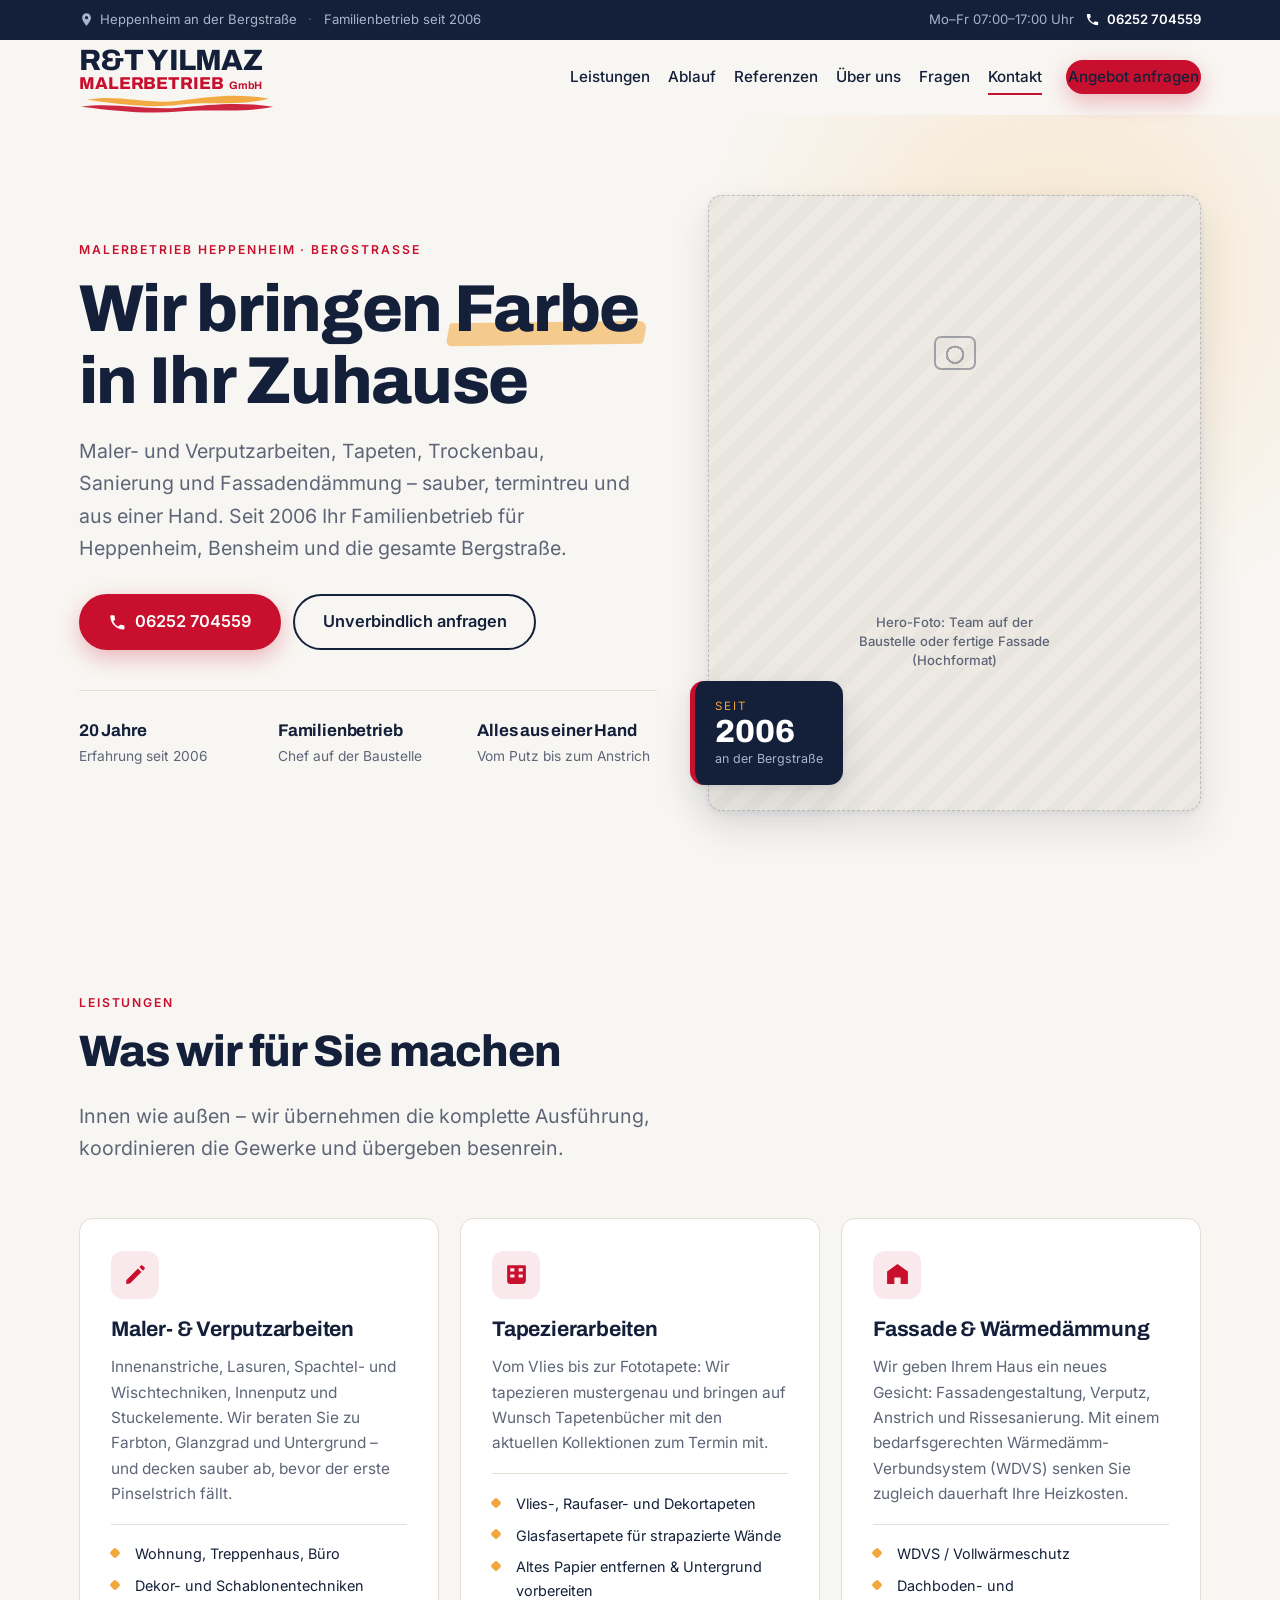
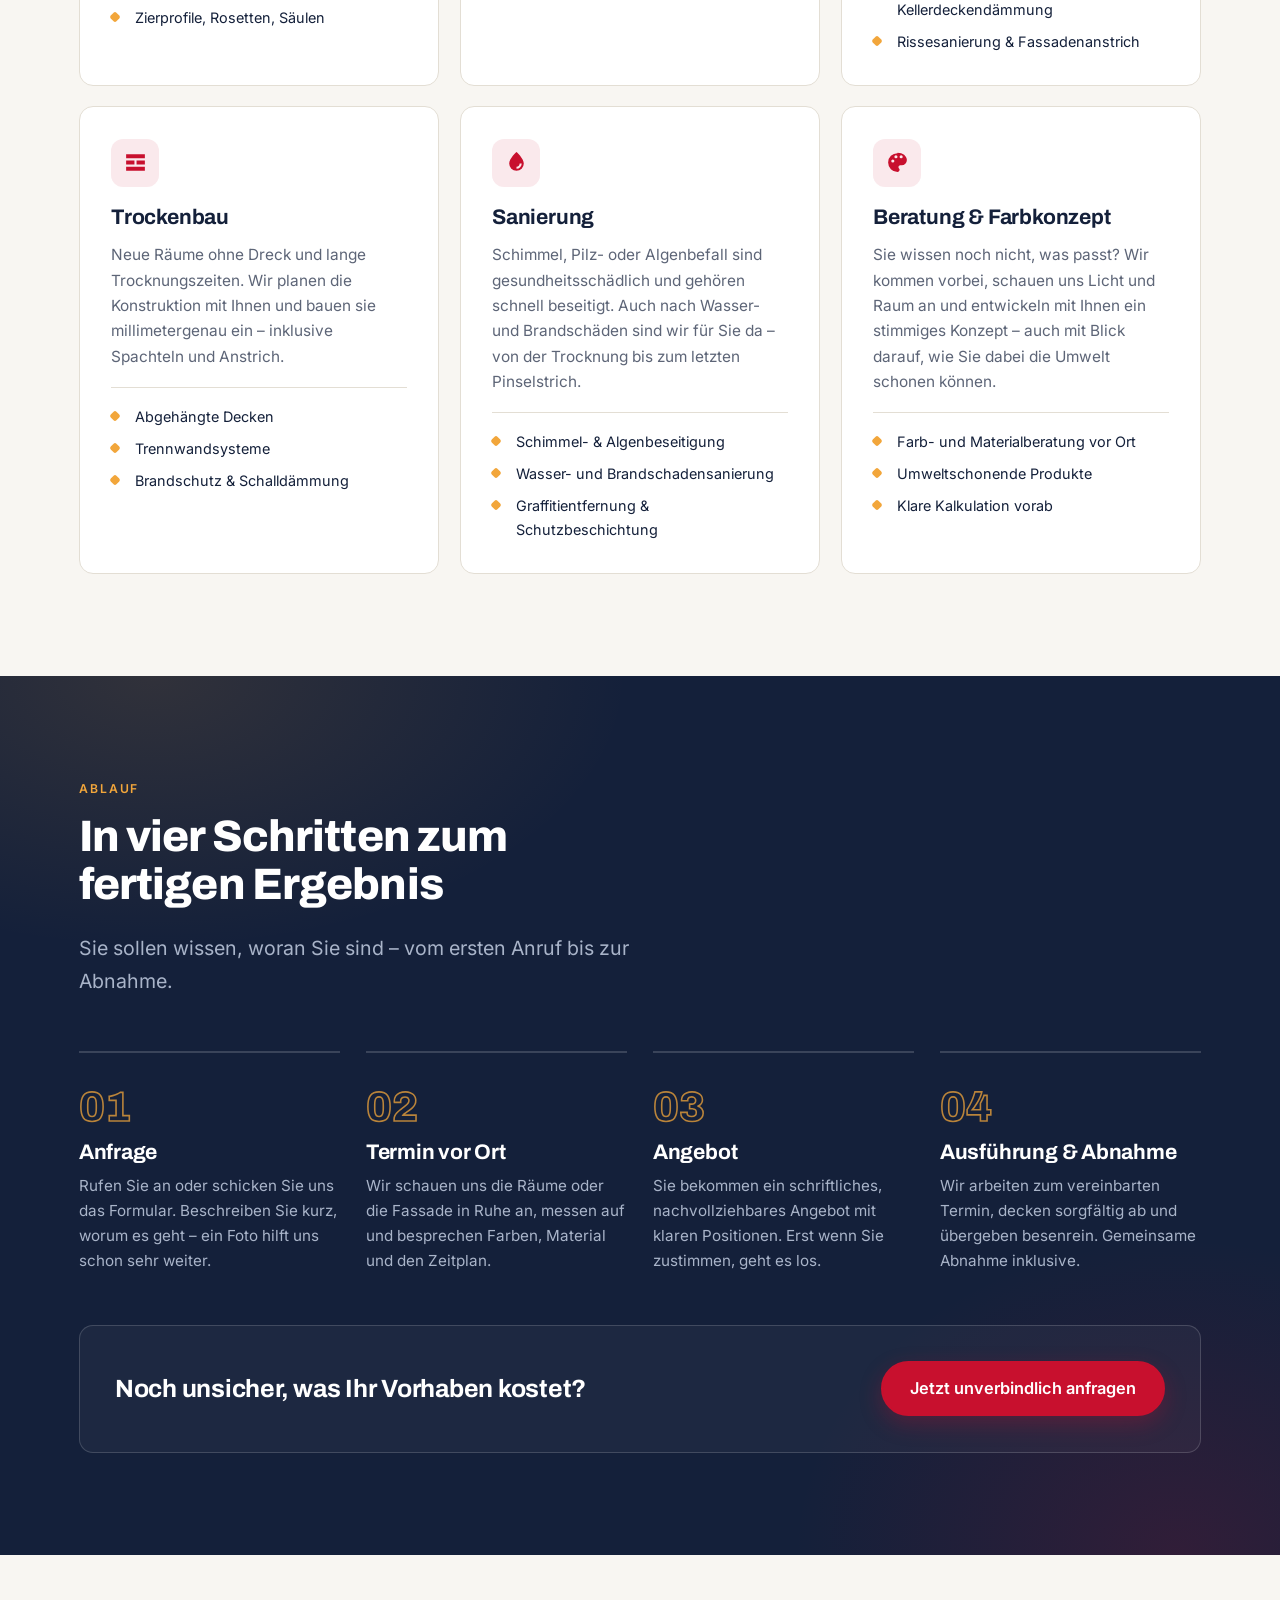
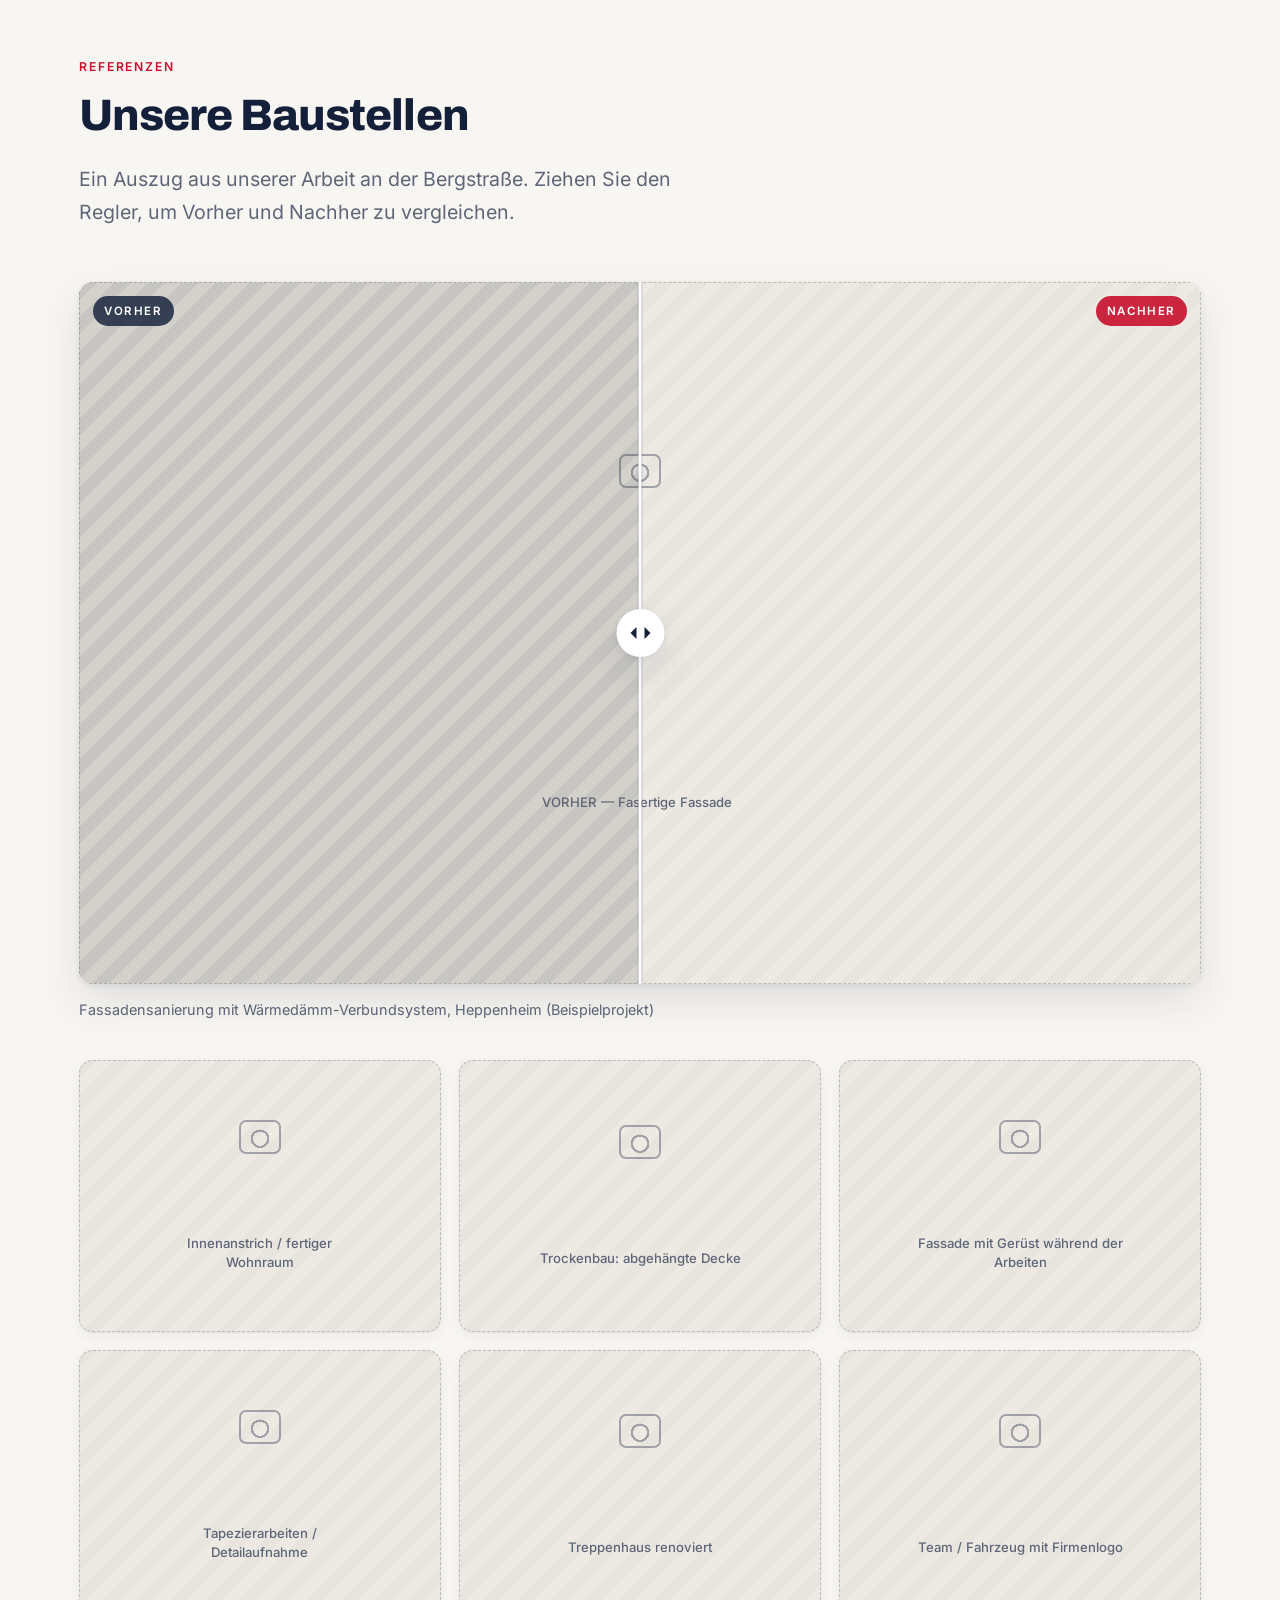
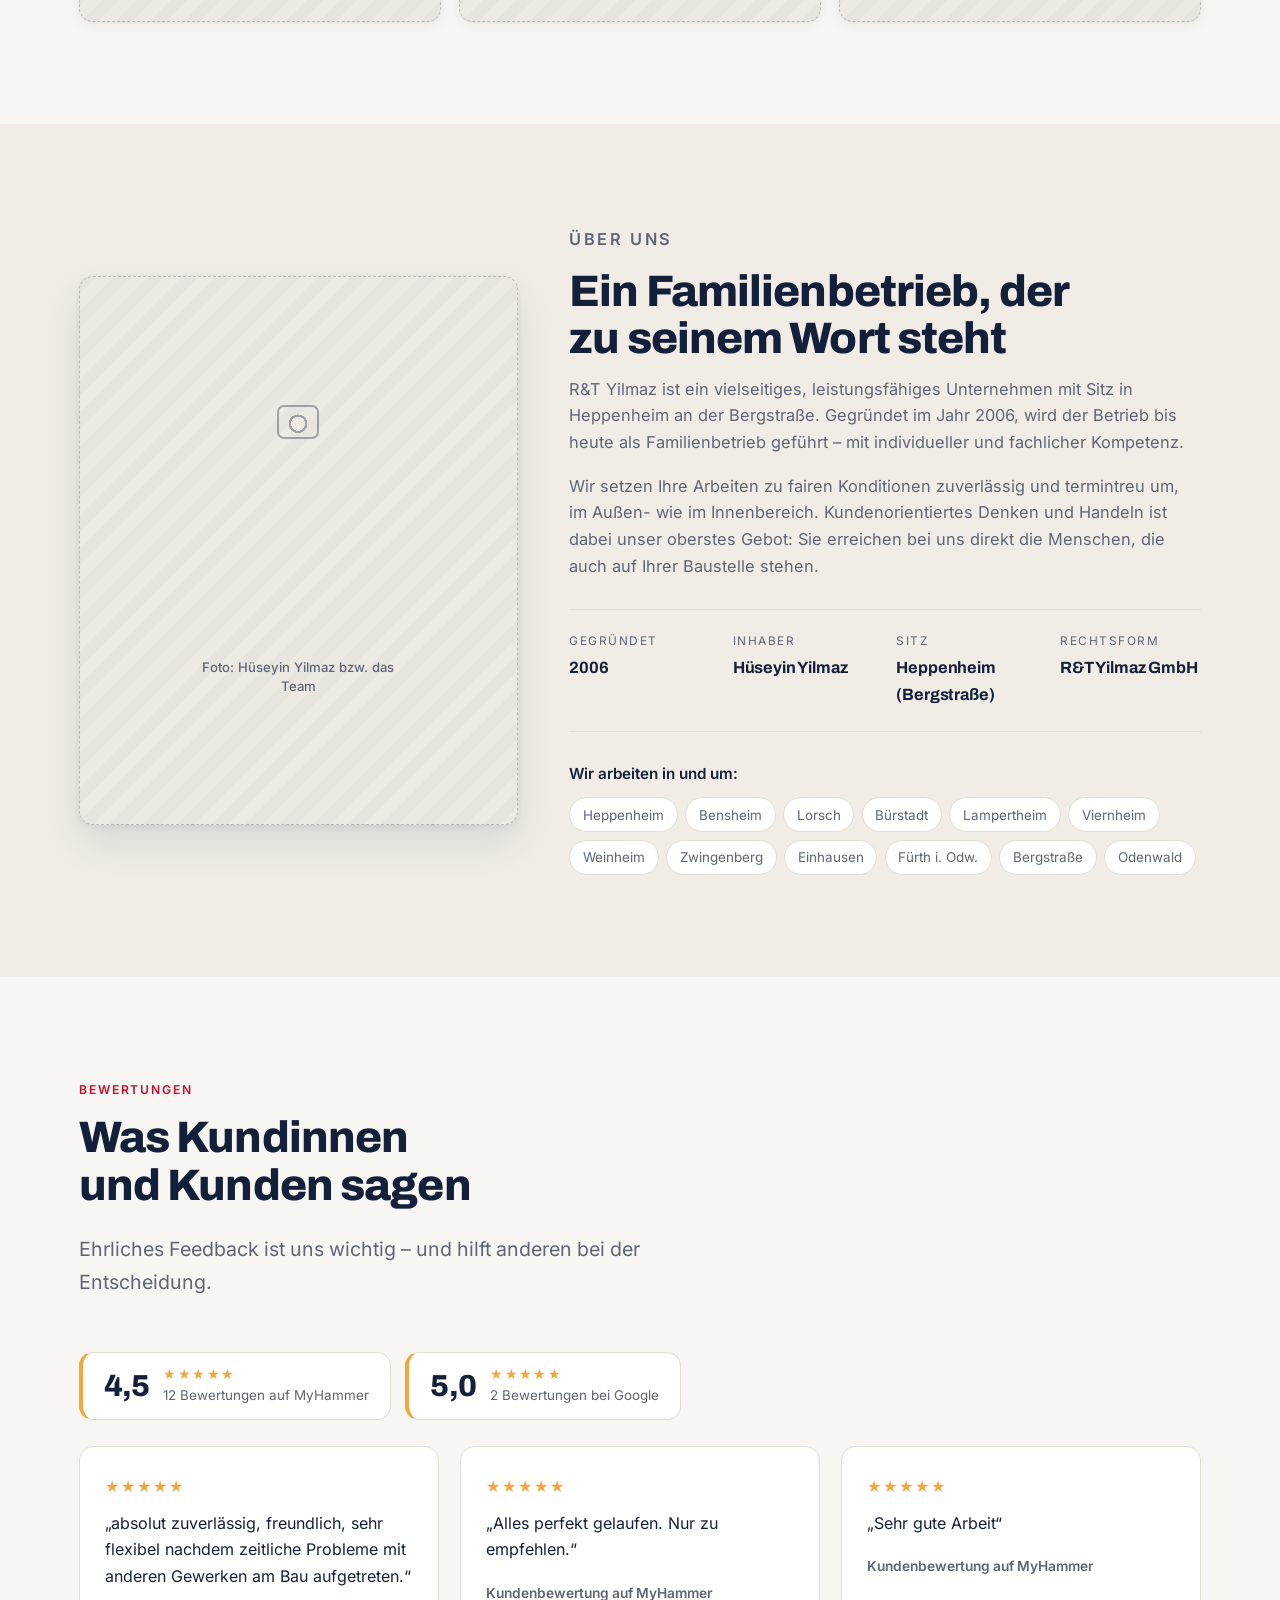
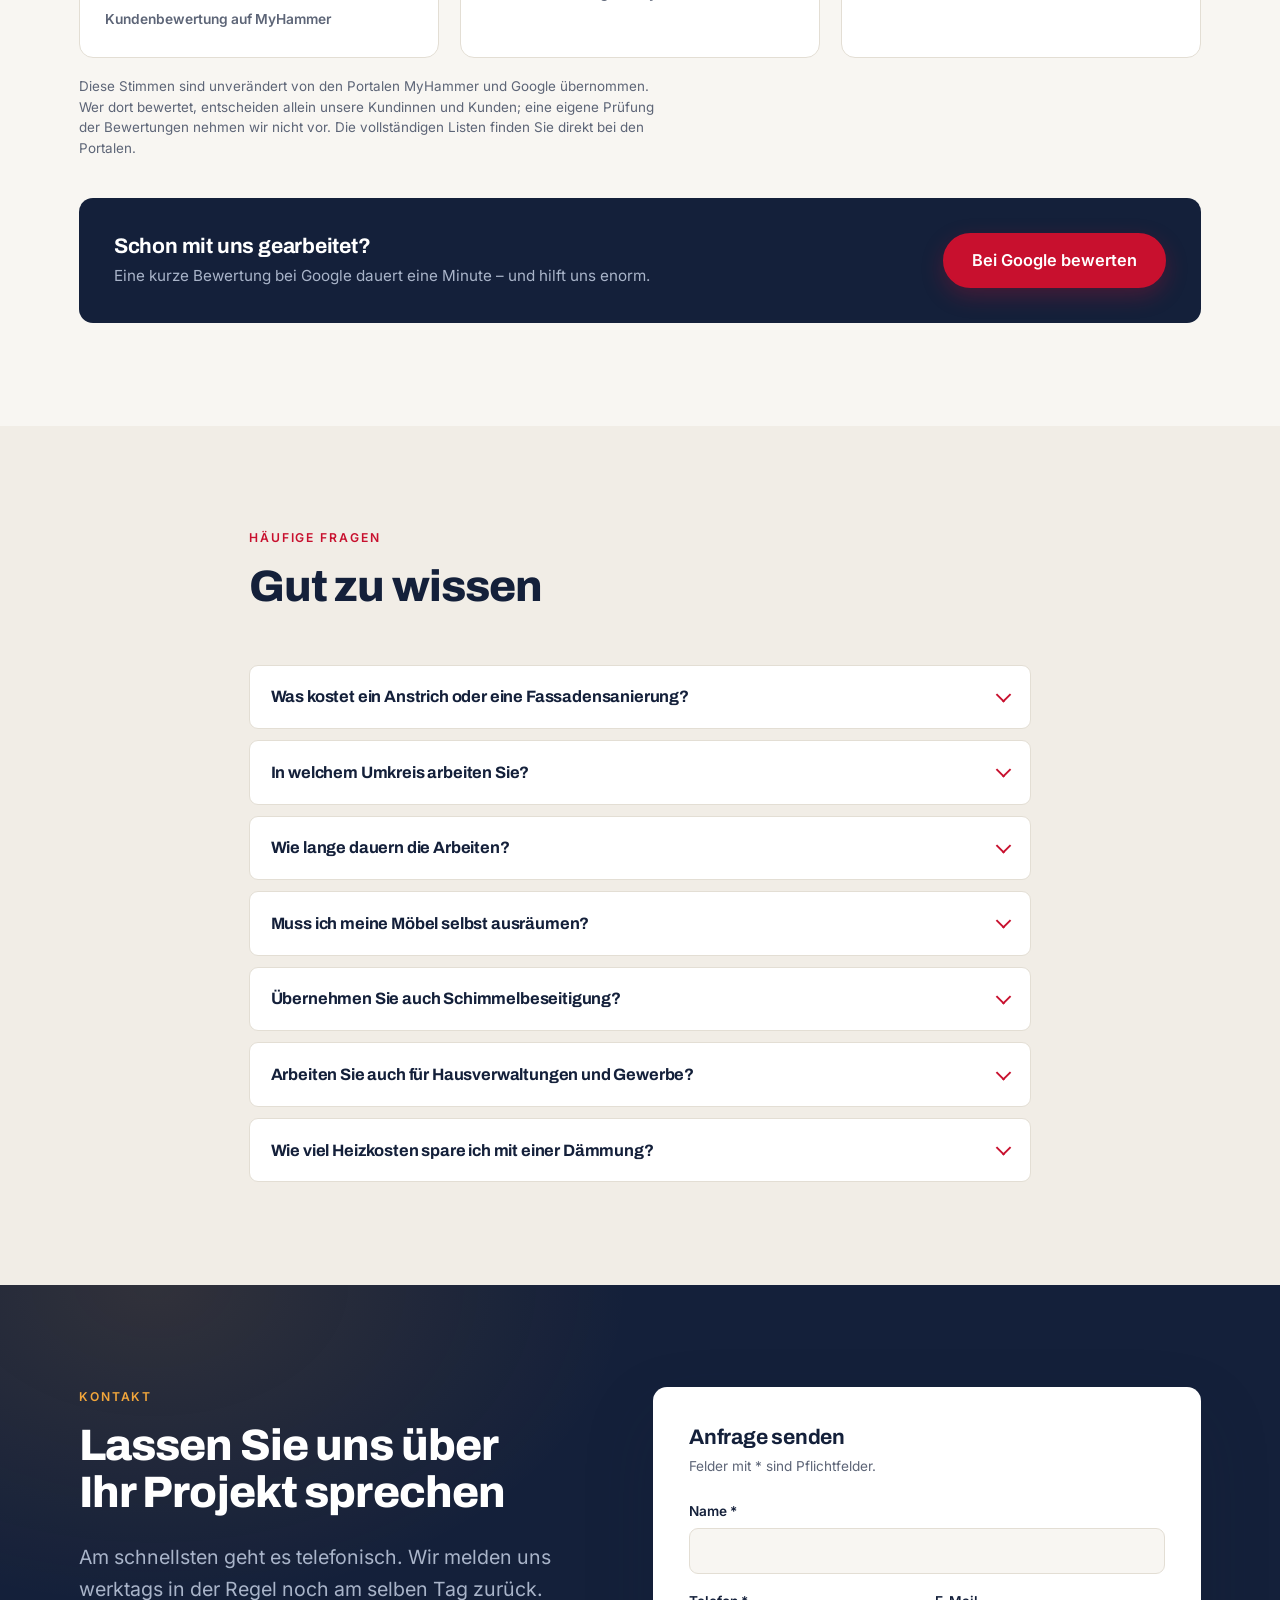
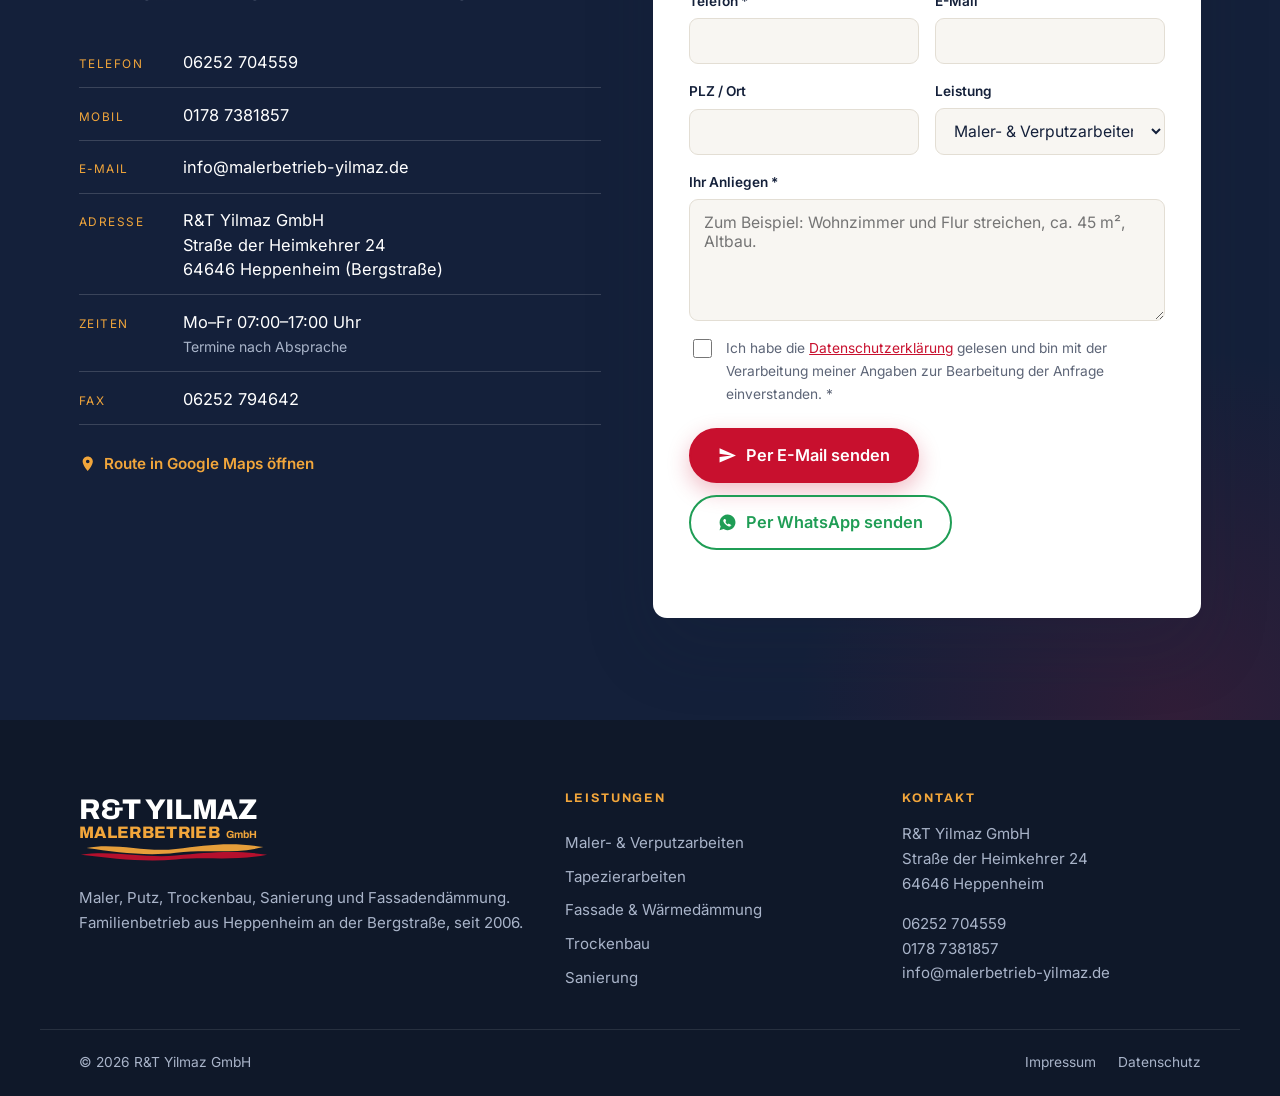
==== commit 7b963c17: "Logo-Überlappung behoben und echte Bewertungen eingesetzt Logo: "GmbH" saß auf einer festen x-Positi" ====
--- a/index.html
+++ b/index.html
@@ -65,10 +65,9 @@
 <header class="site-header" id="header">
   <div class="shell site-header__in">
     <a class="brand" href="#top" aria-label="R&amp;T Yilmaz Malerbetrieb – zur Startseite">
-      <svg class="brand__mark" viewBox="0 0 260 74" role="img" aria-label="R und T Yilmaz Malerbetrieb GmbH">
-        <text x="0" y="30" class="bm-1">R&amp;T YILMAZ</text>
-        <text x="1" y="49" class="bm-2">MALERBETRIEB</text>
-        <text x="139" y="49" class="bm-3">GmbH</text>
+      <svg class="brand__mark" viewBox="0 0 200 74" role="img" aria-label="R und T Yilmaz Malerbetrieb GmbH">
+        <text x="0" y="30" class="bm-1" textLength="187" lengthAdjust="spacing">R&amp;T YILMAZ</text>
+        <text x="0" y="49" textLength="187" lengthAdjust="spacing"><tspan class="bm-2">MALERBETRIEB</tspan><tspan class="bm-3" dx="6">GmbH</tspan></text>
         <path class="bm-stroke bm-stroke--amber" d="M8 60c30-6 62 5 94 1s58-8 92-2c-32 8-60 2-92 6s-64-1-94-5Z"/>
         <path class="bm-stroke bm-stroke--red" d="M2 67c34-5 66 4 100 1s60-6 96-1c-34 7-62 2-96 5s-66-1-100-5Z"/>
       </svg>
@@ -370,39 +369,71 @@
 
     <!--
       ============================================================
-      PLATZHALTER — BITTE MIT ECHTEN GOOGLE-BEWERTUNGEN ERSETZEN
-      Erfundene Bewertungen sind in Deutschland wettbewerbswidrig
-      (§ 5 UWG) und können abgemahnt werden. Deshalb steht hier
-      bewusst noch kein Text. Sobald die ersten Google-Rezensionen
-      da sind: Name (oder "M. K."), Ort, Text und Sterne eintragen
-      und die Klasse "is-empty-quote" entfernen.
+      ECHTE BEWERTUNGEN — Stand 09.08.2026, abgelesen aus der
+      Google-Suche zu "R & T Yilmaz GmbH Malerbetrieb".
+      Zitate wörtlich übernommen, nichts umformuliert.
+
+      Wenn neue Bewertungen dazukommen: Zahlen unten in .ratings
+      aktualisieren und ggf. ein Zitat austauschen.
+
+      Bewusst KEIN aggregateRating im JSON-LD: Google zeigt für
+      LocalBusiness keine Sterne an, die ein Betrieb auf der
+      eigenen Seite über sich selbst ausweist. Das Markup würde
+      nichts bringen und gilt als Verstoß gegen die Richtlinien.
       ============================================================
     -->
+    <div class="ratings reveal">
+      <div class="rating">
+        <span class="rating__v">4,5</span>
+        <span class="rating__m">
+          <span class="stars" aria-hidden="true">★★★★★</span>
+          <span class="rating__s">12 Bewertungen auf MyHammer</span>
+        </span>
+      </div>
+      <div class="rating">
+        <span class="rating__v">5,0</span>
+        <span class="rating__m">
+          <span class="stars" aria-hidden="true">★★★★★</span>
+          <span class="rating__s">2 Bewertungen bei Google</span>
+        </span>
+      </div>
+    </div>
+
     <div class="quotes">
-      <blockquote class="quote is-empty-quote reveal">
+      <blockquote class="quote reveal">
         <div class="stars" aria-hidden="true">★★★★★</div>
-        <p>Hier erscheint Ihre erste Google-Bewertung.</p>
-        <cite>Platzhalter</cite>
+        <p>„absolut zuverlässig, freundlich, sehr flexibel nachdem zeitliche Probleme mit anderen Gewerken am Bau aufgetreten.“</p>
+        <cite>Kundenbewertung auf MyHammer</cite>
       </blockquote>
-      <blockquote class="quote is-empty-quote reveal">
+      <blockquote class="quote reveal">
         <div class="stars" aria-hidden="true">★★★★★</div>
-        <p>Hier erscheint Ihre zweite Google-Bewertung.</p>
-        <cite>Platzhalter</cite>
+        <p>„Alles perfekt gelaufen. Nur zu empfehlen.“</p>
+        <cite>Kundenbewertung auf MyHammer</cite>
       </blockquote>
-      <blockquote class="quote is-empty-quote reveal">
+      <blockquote class="quote reveal">
         <div class="stars" aria-hidden="true">★★★★★</div>
-        <p>Hier erscheint Ihre dritte Google-Bewertung.</p>
-        <cite>Platzhalter</cite>
+        <p>„Sehr gute Arbeit“</p>
+        <cite>Kundenbewertung auf MyHammer</cite>
       </blockquote>
     </div>
+
+    <!-- Pflichtangabe nach § 5b Abs. 3 UWG: woher die Bewertungen stammen -->
+    <p class="quotes__note">
+      Diese Stimmen sind unverändert von den Portalen MyHammer und Google übernommen.
+      Wer dort bewertet, entscheiden allein unsere Kundinnen und Kunden; eine eigene
+      Prüfung der Bewertungen nehmen wir nicht vor. Die vollständigen Listen finden Sie
+      direkt bei den Portalen.
+    </p>
 
     <div class="review-cta reveal">
       <div>
         <h3>Schon mit uns gearbeitet?</h3>
         <p>Eine kurze Bewertung bei Google dauert eine Minute &ndash; und hilft uns enorm.</p>
       </div>
-      <!-- TODO Bilal: Link durch den echten Google-Bewertungslink aus dem Unternehmensprofil ersetzen -->
-      <a class="btn btn--red btn--lg" href="https://www.google.com/search?q=R%26T+Yilmaz+Malerbetrieb+Heppenheim" target="_blank" rel="noopener">Bei Google bewerten</a>
+      <!-- TODO Bilal: Sobald das Google-Unternehmensprofil übernommen ist, hier den
+           direkten Bewertungslink (search.google.com/local/writereview?placeid=…)
+           statt der Suche eintragen. -->
+      <a class="btn btn--red btn--lg" href="https://www.google.com/search?q=R+%26+T+Yilmaz+GmbH+Malerbetrieb+Heppenheim" target="_blank" rel="noopener">Bei Google bewerten</a>
     </div>
   </div>
 </section>
@@ -573,10 +604,9 @@
 <footer class="site-footer">
   <div class="shell site-footer__in">
     <div class="site-footer__brand">
-      <svg class="brand__mark brand__mark--foot" viewBox="0 0 260 74" role="img" aria-label="R und T Yilmaz Malerbetrieb GmbH">
-        <text x="0" y="30" class="bm-1">R&amp;T YILMAZ</text>
-        <text x="1" y="49" class="bm-2">MALERBETRIEB</text>
-        <text x="139" y="49" class="bm-3">GmbH</text>
+      <svg class="brand__mark brand__mark--foot" viewBox="0 0 200 74" role="img" aria-label="R und T Yilmaz Malerbetrieb GmbH">
+        <text x="0" y="30" class="bm-1" textLength="187" lengthAdjust="spacing">R&amp;T YILMAZ</text>
+        <text x="0" y="49" textLength="187" lengthAdjust="spacing"><tspan class="bm-2">MALERBETRIEB</tspan><tspan class="bm-3" dx="6">GmbH</tspan></text>
         <path class="bm-stroke bm-stroke--amber" d="M8 60c30-6 62 5 94 1s58-8 92-2c-32 8-60 2-92 6s-64-1-94-5Z"/>
         <path class="bm-stroke bm-stroke--red" d="M2 67c34-5 66 4 100 1s60-6 96-1c-34 7-62 2-96 5s-66-1-100-5Z"/>
       </svg>
--- a/assets/css/style.css
+++ b/assets/css/style.css
@@ -256,12 +256,16 @@
 }
 .site-header.is-stuck .site-header__in { min-height: 64px; }
 
-/* Logo (SVG-Nachbau des Firmenzeichens) */
+/* Logo (SVG-Nachbau des Firmenzeichens)
+   Beide Textzeilen sind im SVG per textLength auf exakt 187 Einheiten
+   festgelegt. Dadurch sind sie immer gleich breit und "GmbH" kann nie
+   in "MALERBETRIEB" hineinlaufen — auch nicht, solange die Schrift noch
+   lädt und der Browser eine Ersatzschrift mit anderen Breiten benutzt. */
 .brand { display: inline-flex; text-decoration: none; }
 .brand__mark { width: clamp(150px, 17vw, 196px); height: auto; }
 .bm-1 { font-family: var(--font-head); font-weight: 800; font-size: 30px; letter-spacing: -.5px; fill: var(--ink); }
-.bm-2 { font-family: var(--font-head); font-weight: 800; font-size: 20.2px; letter-spacing: .9px; fill: var(--red); }
-.bm-3 { font-family: var(--font-head); font-weight: 700; font-size: 12px; fill: var(--red); }
+.bm-2 { font-family: var(--font-head); font-weight: 800; font-size: 17.5px; letter-spacing: .3px; fill: var(--red); }
+.bm-3 { font-family: var(--font-head); font-weight: 700; font-size: 11px; fill: var(--red); }
 .bm-stroke--amber { fill: var(--amber); opacity: .95; }
 .bm-stroke--red   { fill: var(--red); opacity: .9; }
 .brand__mark--foot .bm-1 { fill: #fff; }
@@ -810,11 +814,39 @@
 /* =========================================================
    Bewertungen
    ========================================================= */
+/* Kennzahlen-Kacheln (Portal-Durchschnitt und Anzahl) */
+.ratings {
+  display: flex;
+  flex-wrap: wrap;
+  gap: .9rem;
+  margin-bottom: clamp(1.4rem, 2vw, 2rem);
+}
+.rating {
+  display: flex;
+  align-items: center;
+  gap: .85rem;
+  background: var(--white);
+  border: 1px solid var(--line);
+  border-left: 4px solid var(--amber);
+  border-radius: var(--r);
+  padding: .85rem 1.3rem;
+}
+.rating__v {
+  font-family: var(--font-head);
+  font-weight: 800;
+  font-size: 1.9rem;
+  line-height: 1;
+  letter-spacing: -.02em;
+}
+.rating__m { display: grid; gap: .15rem; }
+.rating .stars { color: var(--amber); letter-spacing: .1em; font-size: .9rem; line-height: 1; }
+.rating__s { font-size: .84rem; color: var(--muted); }
+
 .quotes {
   display: grid;
   grid-template-columns: repeat(auto-fit, minmax(260px, 1fr));
   gap: clamp(1rem, 1.6vw, 1.5rem);
-  margin-bottom: clamp(1.8rem, 3vw, 2.6rem);
+  margin-bottom: 1.1rem;
 }
 .quote {
   margin: 0;
@@ -827,13 +859,14 @@
 .quote p { font-size: 1rem; margin-bottom: 1rem; }
 .quote cite { font-style: normal; font-size: .86rem; color: var(--muted); font-weight: 600; }
 
-/* Platzhalter-Look, solange keine echten Bewertungen da sind */
-.quote.is-empty-quote {
-  border-style: dashed;
-  background: transparent;
-}
-.quote.is-empty-quote .stars { opacity: .35; }
-.quote.is-empty-quote p { color: var(--muted); }
+/* Herkunftshinweis unter den Zitaten (§ 5b Abs. 3 UWG) */
+.quotes__note {
+  font-size: .84rem;
+  line-height: 1.55;
+  color: var(--muted);
+  max-width: 72ch;
+  margin: 0 0 clamp(1.8rem, 3vw, 2.6rem);
+}
 
 .review-cta {
   display: flex;
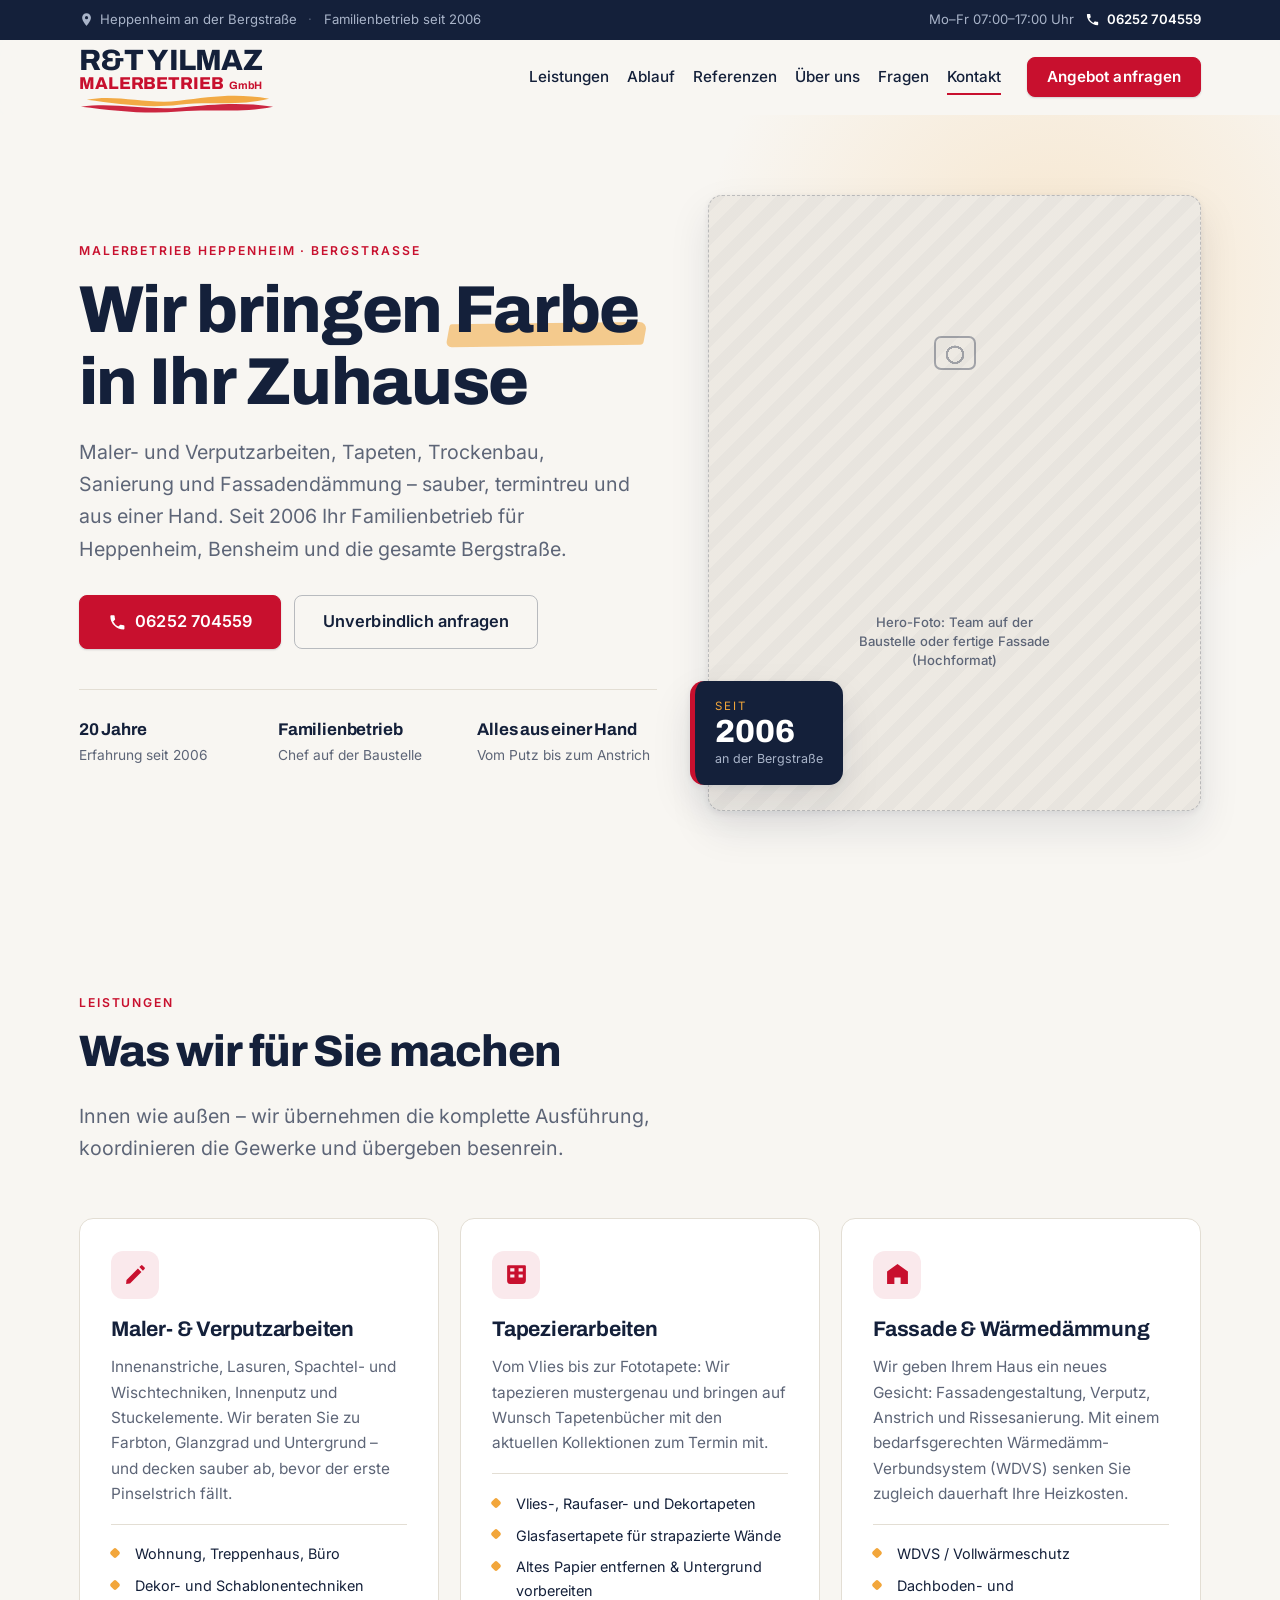
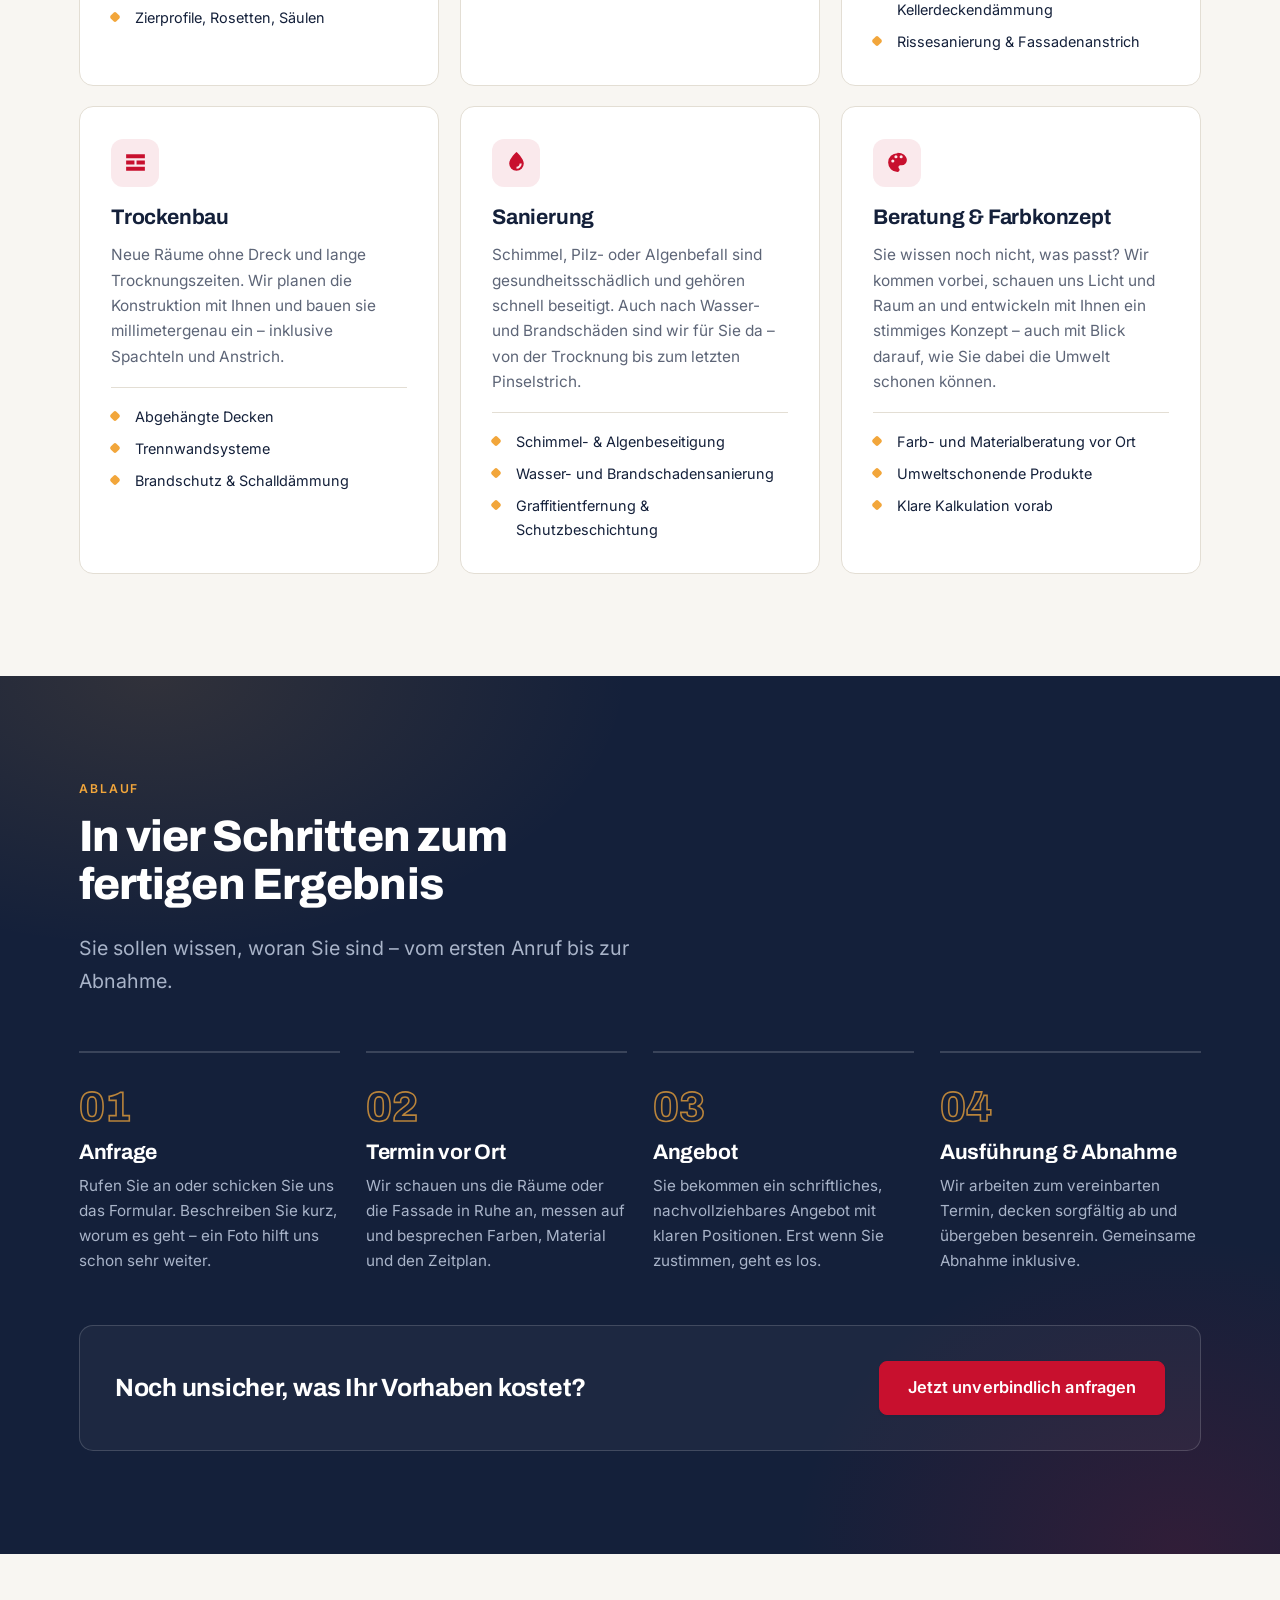
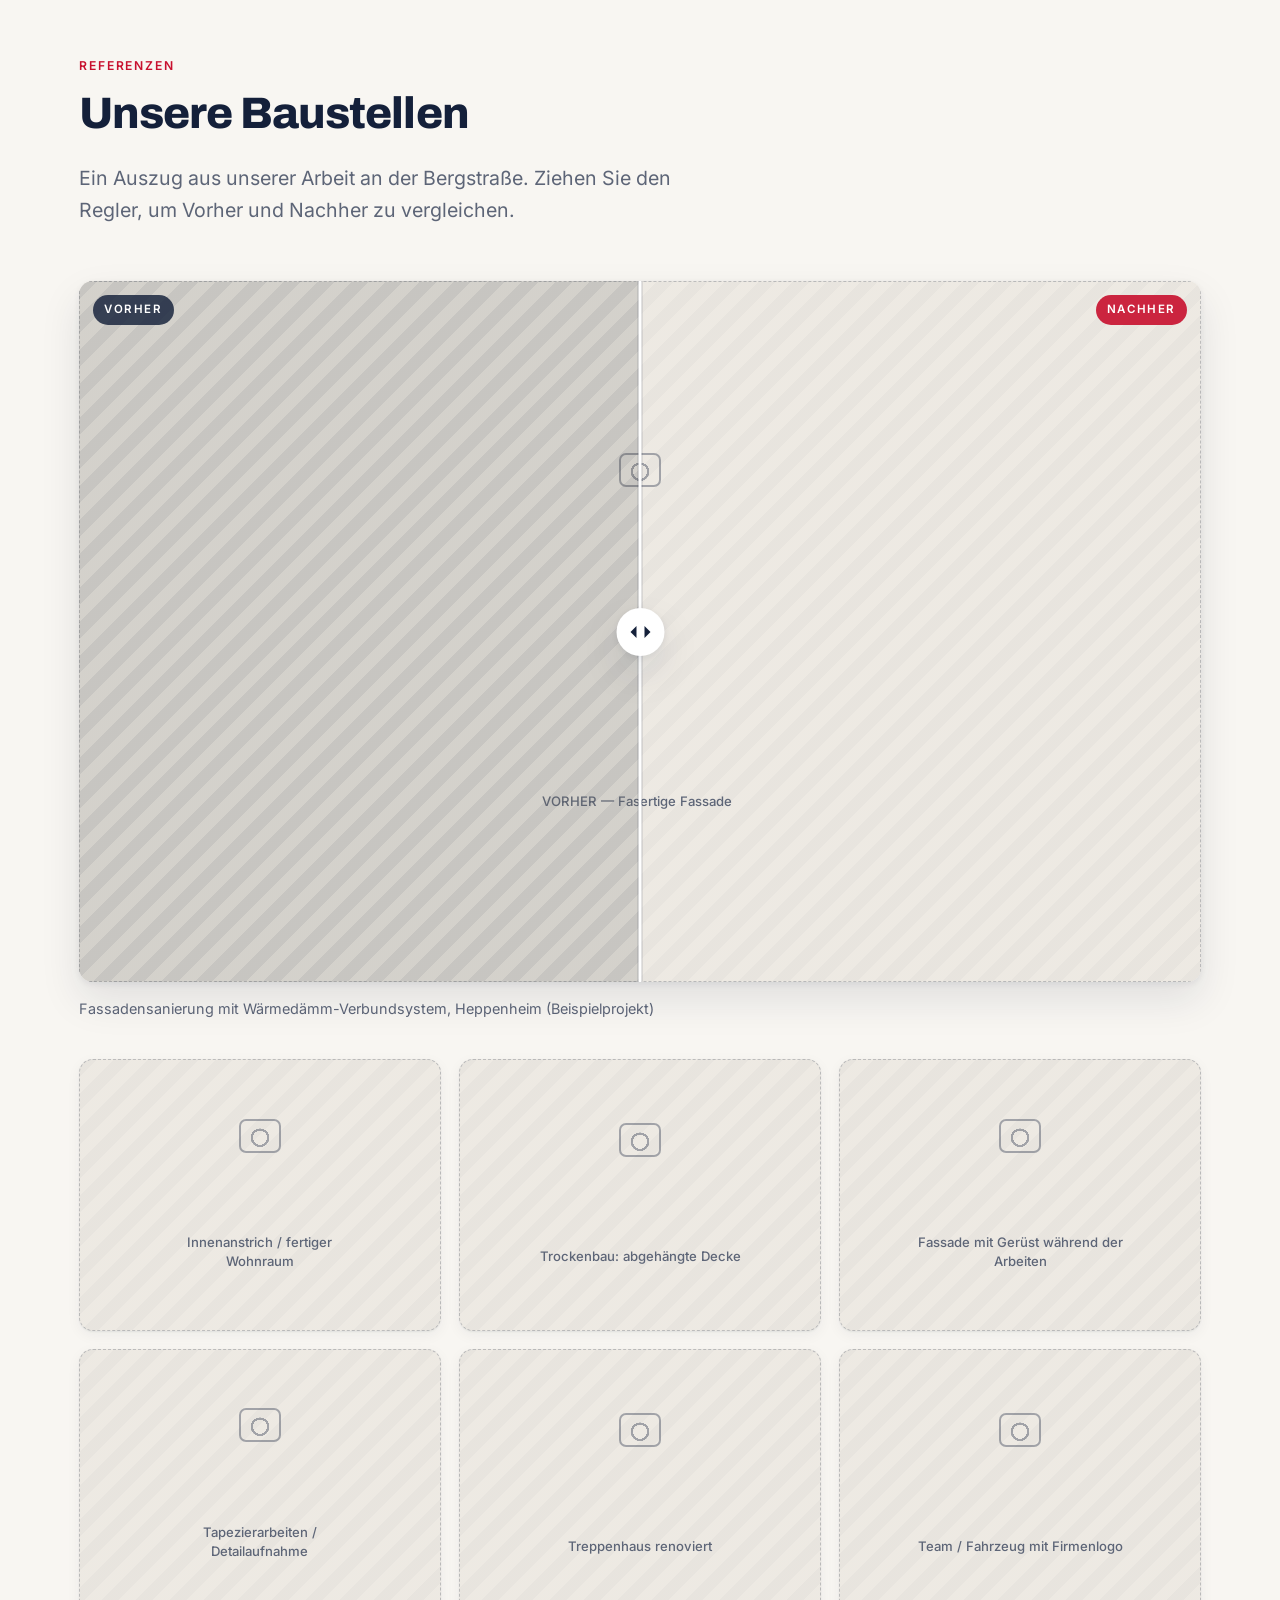
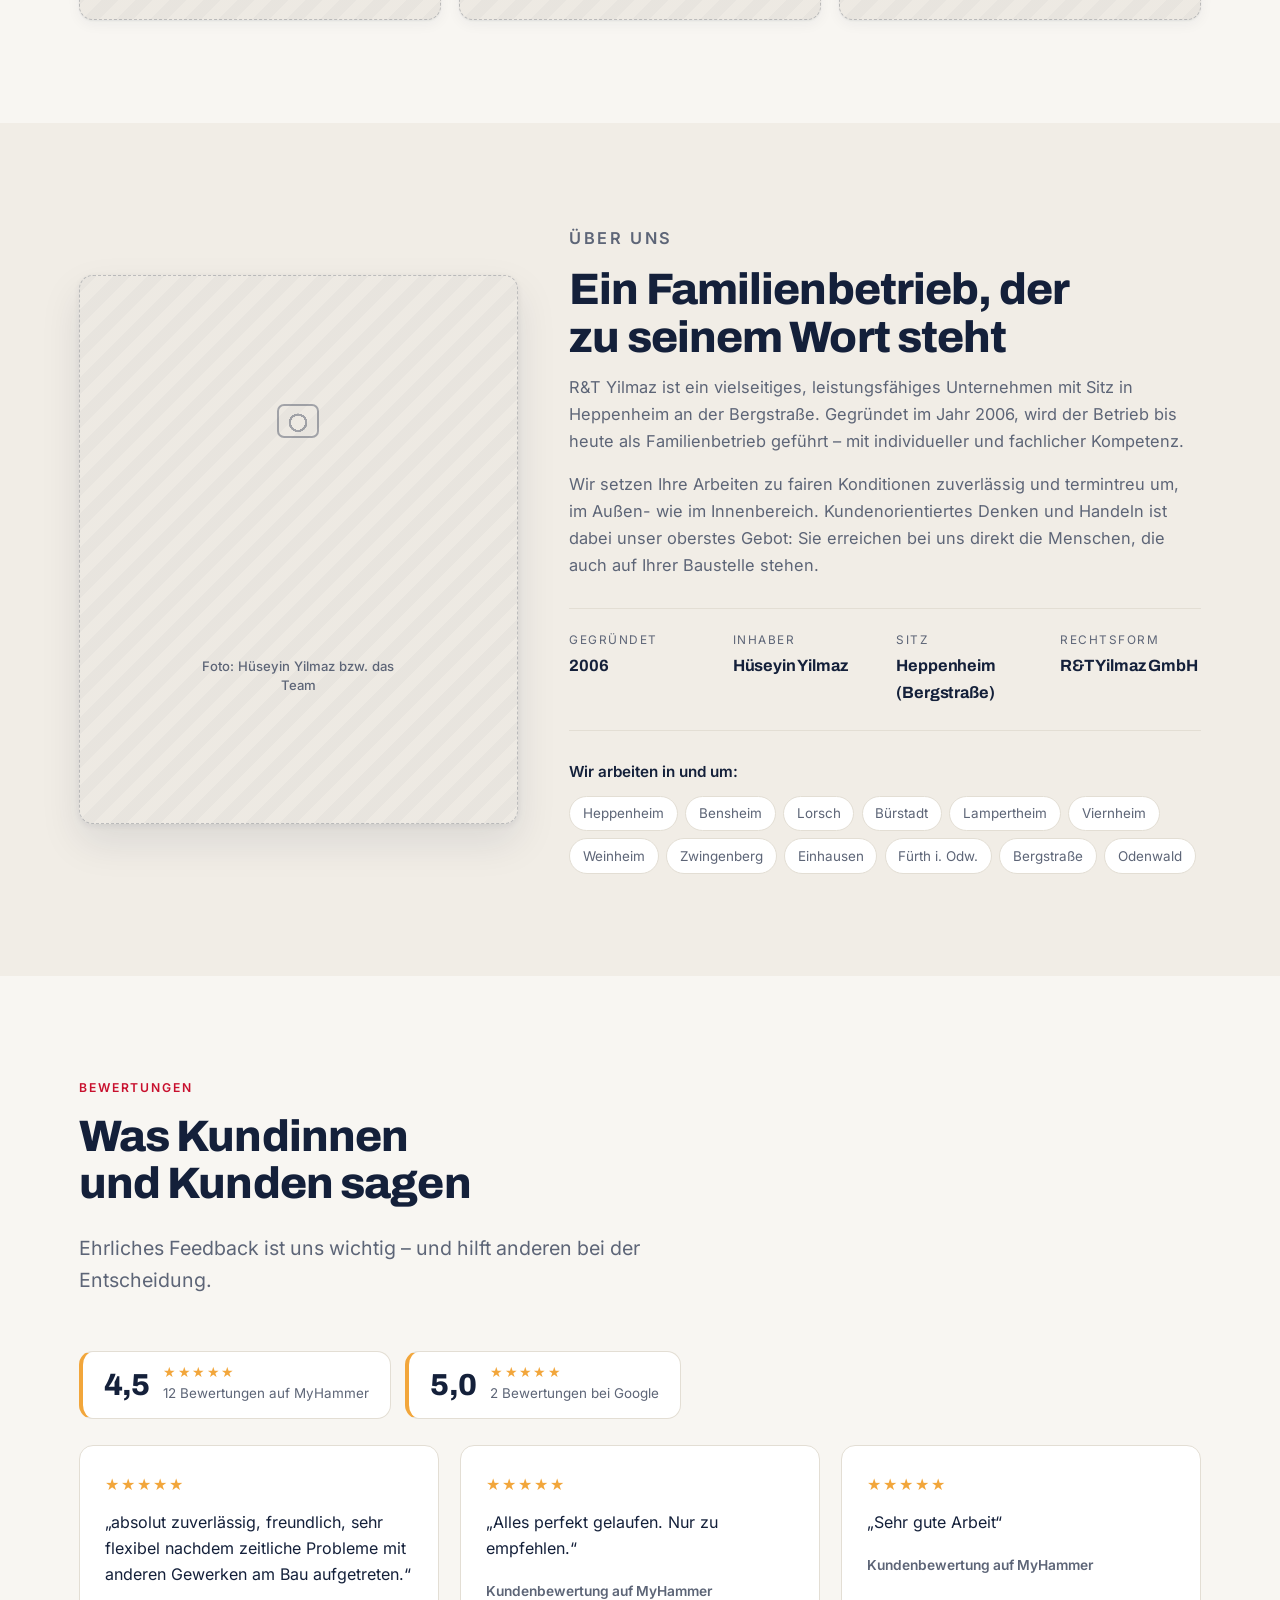
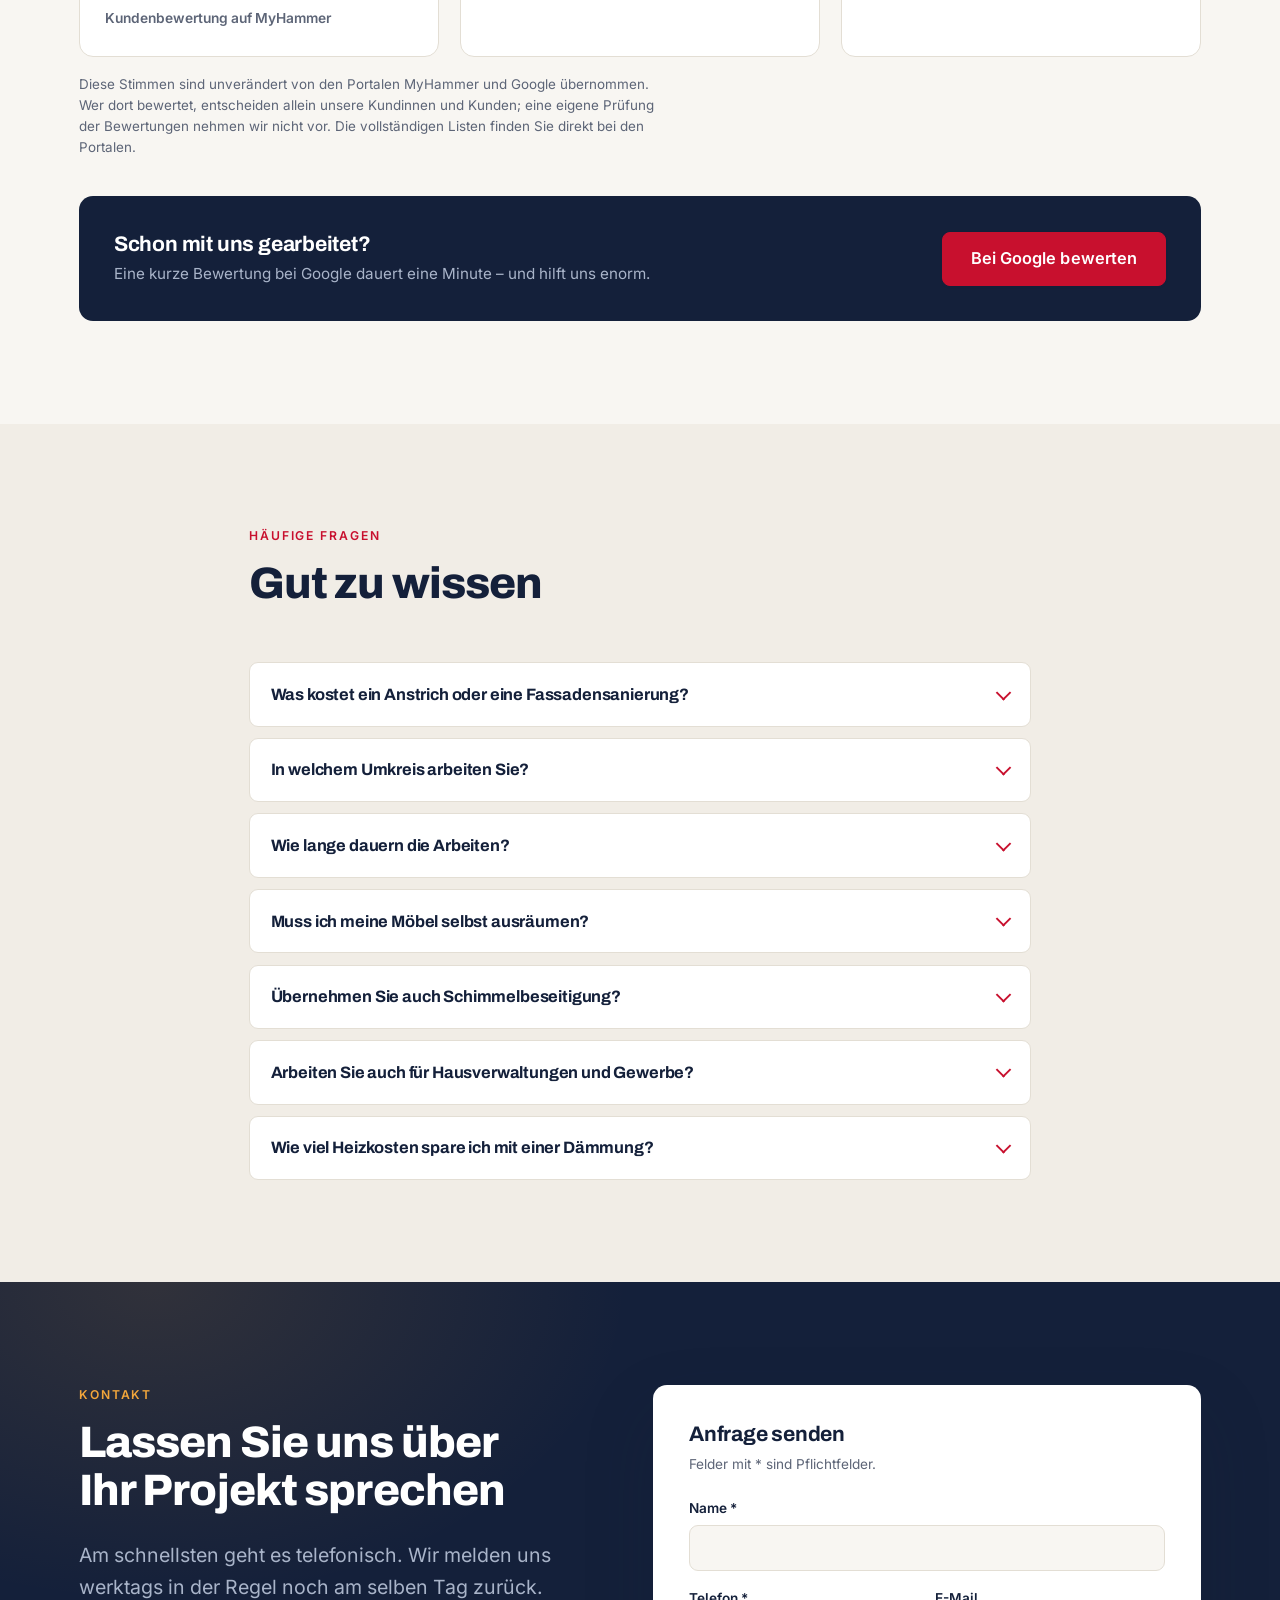
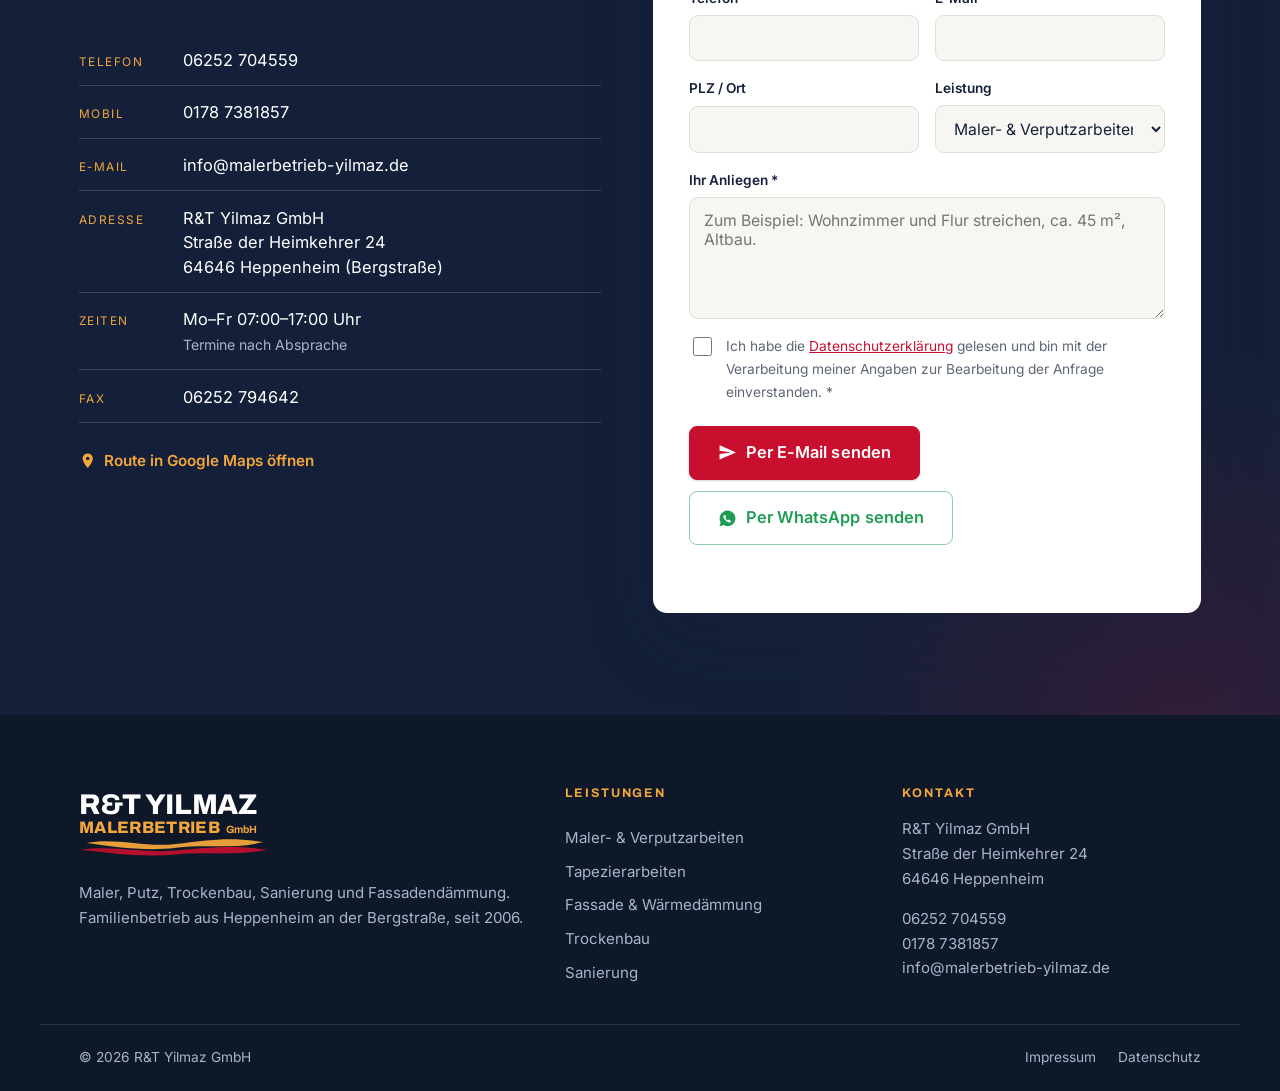
==== commit 18b8653c: "Favicon neu: weisses Y auf Rot statt Rot auf Navy Das alte Tab-Symbol hatte rote Schrift auf navybla" ====
--- a/index.html
+++ b/index.html
@@ -19,7 +19,9 @@
 <meta name="twitter:card" content="summary_large_image" />
 <meta name="theme-color" content="#14203a" />
 
-<link rel="icon" href="data:image/svg+xml,%3Csvg xmlns='http://www.w3.org/2000/svg' viewBox='0 0 32 32'%3E%3Crect width='32' height='32' rx='6' fill='%2314203a'/%3E%3Ctext x='16' y='23' text-anchor='middle' font-family='Arial,Helvetica,sans-serif' font-weight='bold' font-size='19' fill='%23c8102e'%3EY%3C/text%3E%3C/svg%3E" />
+<!-- Als eigene Datei statt als data:-URI, damit Google das Symbol crawlen
+     und in den mobilen Suchergebnissen neben dem Treffer anzeigen kann. -->
+<link rel="icon" href="favicon.svg" type="image/svg+xml" />
 
 <!-- Schriften lokal gehostet (keine Verbindung zu Google-Servern, DSGVO-freundlich) -->
 <link rel="preload" href="assets/fonts/archivo-latin.woff2" as="font" type="font/woff2" crossorigin />
--- a/assets/css/style.css
+++ b/assets/css/style.css
@@ -147,48 +147,68 @@
 }
 .eyebrow--light { color: var(--amber); }
 
-/* ---------- Buttons ---------- */
+/* ---------- Buttons ----------
+   Bewusst kantig (8px) statt Vollrundung: Die Karten haben 14px, die
+   Eingabefelder 9px — eine Pillenform wäre der einzige Ausreißer und
+   lässt das Ganze nach Baukasten aussehen. Und kein farbiger
+   Schlagschatten: Ein roter Schein unter einem roten Button wirkt
+   billig. Tiefe kommt über einen neutralen, engen Schatten. */
 .btn {
   display: inline-flex;
   align-items: center;
   justify-content: center;
   gap: .55rem;
-  padding: .78rem 1.35rem;
-  border: 2px solid transparent;
-  border-radius: 999px;
+  padding: .8rem 1.4rem;
+  border: 1.5px solid transparent;
+  border-radius: 8px;
   font-family: var(--font-body);
   font-size: .95rem;
   font-weight: 600;
+  letter-spacing: .005em;
   line-height: 1.2;
   text-decoration: none;
   cursor: pointer;
-  transition: transform .15s ease, background-color .18s ease, color .18s ease, border-color .18s ease, box-shadow .18s ease;
-}
-.btn--lg { padding: 1rem 1.7rem; font-size: 1.02rem; }
-.btn:hover { transform: translateY(-2px); }
-.btn:active { transform: translateY(0); }
+  transition: transform .16s ease, background-color .18s ease, color .18s ease, border-color .18s ease, box-shadow .18s ease;
+}
+.btn--lg { padding: 1.02rem 1.75rem; font-size: 1.02rem; }
+.btn:active { transform: translateY(1px); }
 
 .btn--red {
   background: var(--red);
   border-color: var(--red);
   color: #fff;
-  box-shadow: 0 8px 22px rgba(200, 16, 46, .28);
-}
-.btn--red:hover { background: var(--red-dark); border-color: var(--red-dark); }
+  box-shadow: 0 1px 2px rgba(20, 32, 58, .18);
+}
+.btn--red:hover {
+  background: var(--red-dark);
+  border-color: var(--red-dark);
+  box-shadow: 0 5px 14px rgba(20, 32, 58, .18);
+  transform: translateY(-1px);
+}
 
 .btn--ghost {
   background: transparent;
+  border-color: rgba(20, 32, 58, .28);
+  color: var(--ink);
+}
+.btn--ghost:hover {
+  background: var(--ink);
   border-color: var(--ink);
-  color: var(--ink);
-}
-.btn--ghost:hover { background: var(--ink); color: #fff; }
+  color: #fff;
+  transform: translateY(-1px);
+}
 
 .btn--wa {
   background: transparent;
+  border-color: rgba(31, 157, 85, .5);
+  color: var(--wa);
+}
+.btn--wa:hover {
+  background: var(--wa);
   border-color: var(--wa);
-  color: var(--wa);
-}
-.btn--wa:hover { background: var(--wa); color: #fff; }
+  color: #fff;
+  transform: translateY(-1px);
+}
 
 /* =========================================================
    Topbar
@@ -298,7 +318,17 @@
 }
 .nav > a:not(.nav__cta):hover::after,
 .nav > a.is-active::after { transform: scaleX(1); }
-.nav__cta { margin-left: .4rem; }
+/* Achtung: Der Kopf-Button ist gleichzeitig ein .nav > a. Dieser
+   Selektor ist spezifischer als .btn und .btn--red und hat vorher
+   Textfarbe, Polsterung und Schriftschnitt des Buttons überschrieben —
+   Ergebnis war dunkelblauer Text auf Rot ohne seitliche Polsterung.
+   Deshalb hier bewusst mit .nav > a.nav__cta gegenhalten. */
+.nav > a.nav__cta {
+  margin-left: .5rem;
+  padding: .64rem 1.2rem;
+  font-weight: 600;
+  color: #fff;
+}
 
 .burger {
   display: none;
@@ -351,13 +381,15 @@
     border-bottom: 1px solid var(--line-dark);
   }
   .nav > a::after { display: none; }
-  .nav__cta {
-    margin: 1.3rem 0 0;
-    border-bottom: none !important;
+  .nav > a.nav__cta {
+    margin: 1.4rem 0 0;
+    border-bottom: none;
     align-self: flex-start;
-    font-family: var(--font-body) !important;
-    font-size: 1rem !important;
-    padding: 1rem 1.7rem !important;
+    font-family: var(--font-body);
+    font-size: 1rem;
+    font-weight: 600;
+    padding: 1rem 1.7rem;
+    color: #fff;
   }
   body.nav-open { overflow: hidden; }
 }
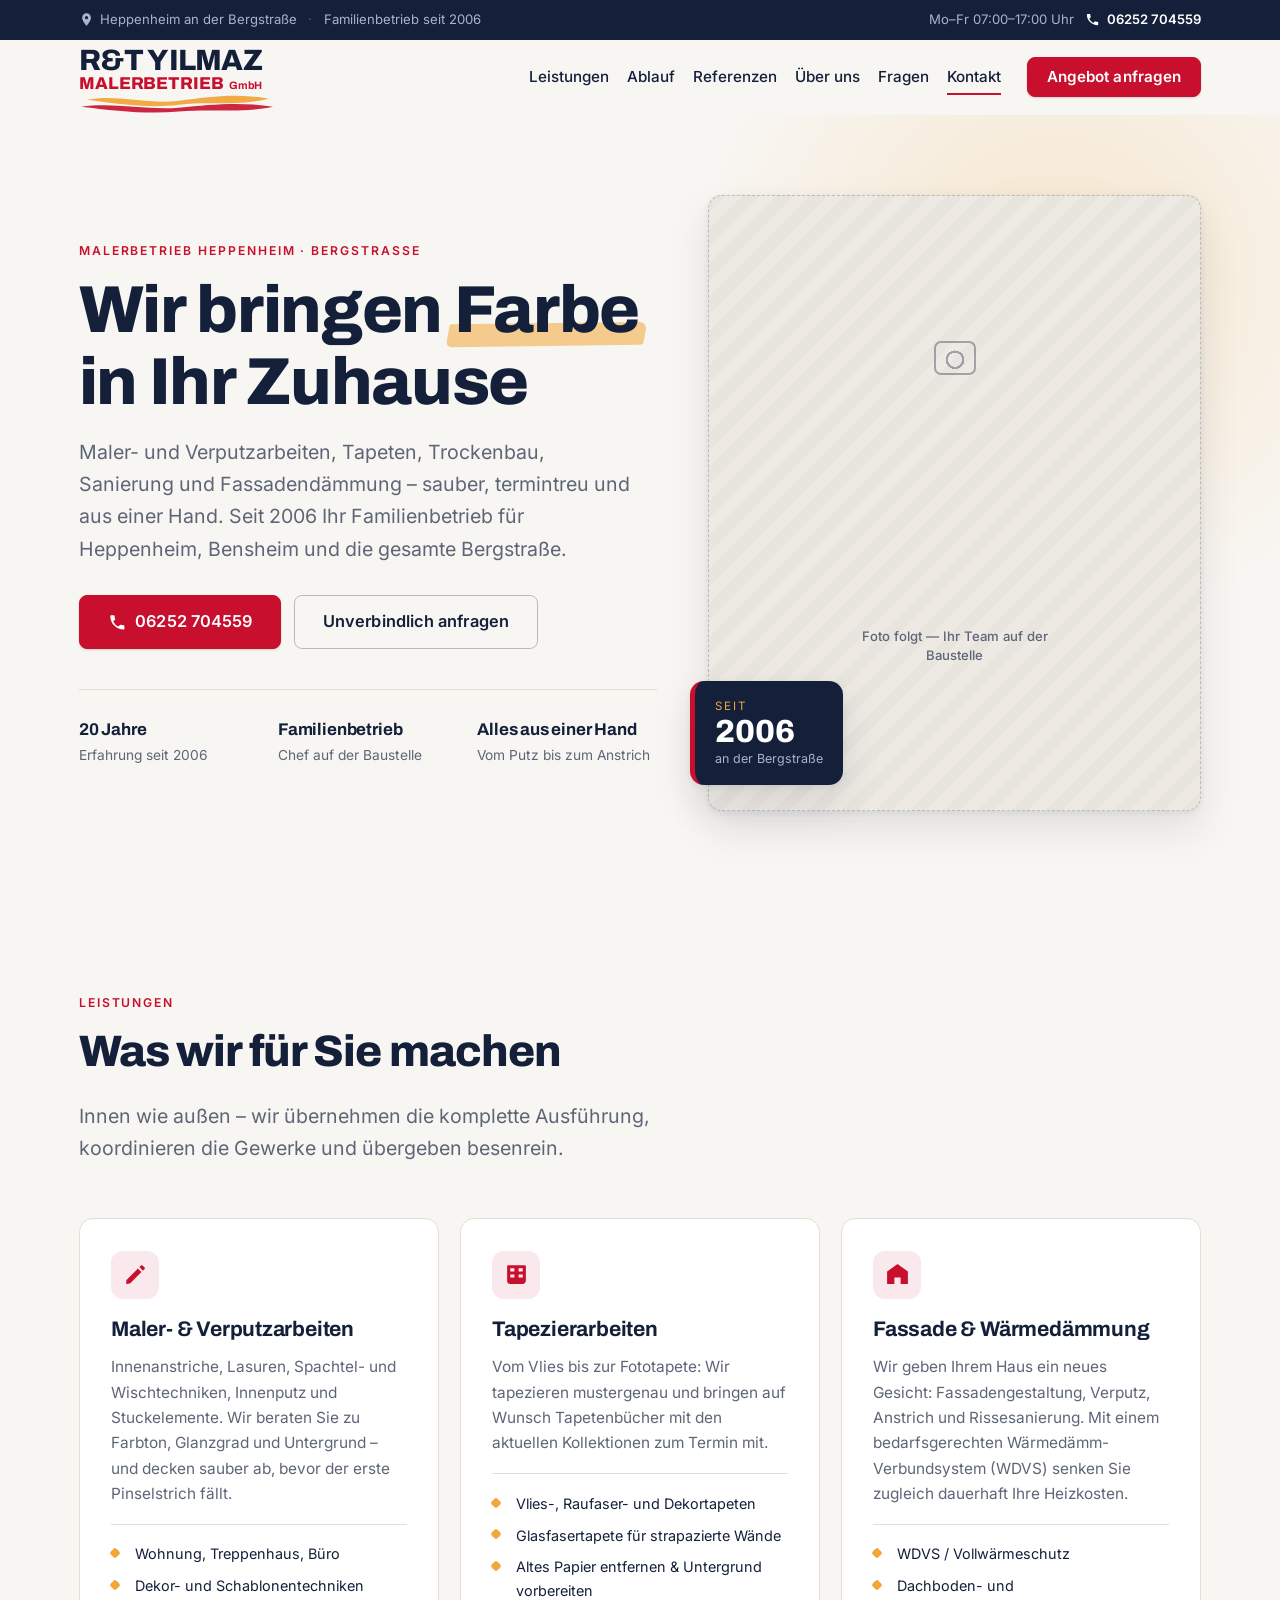
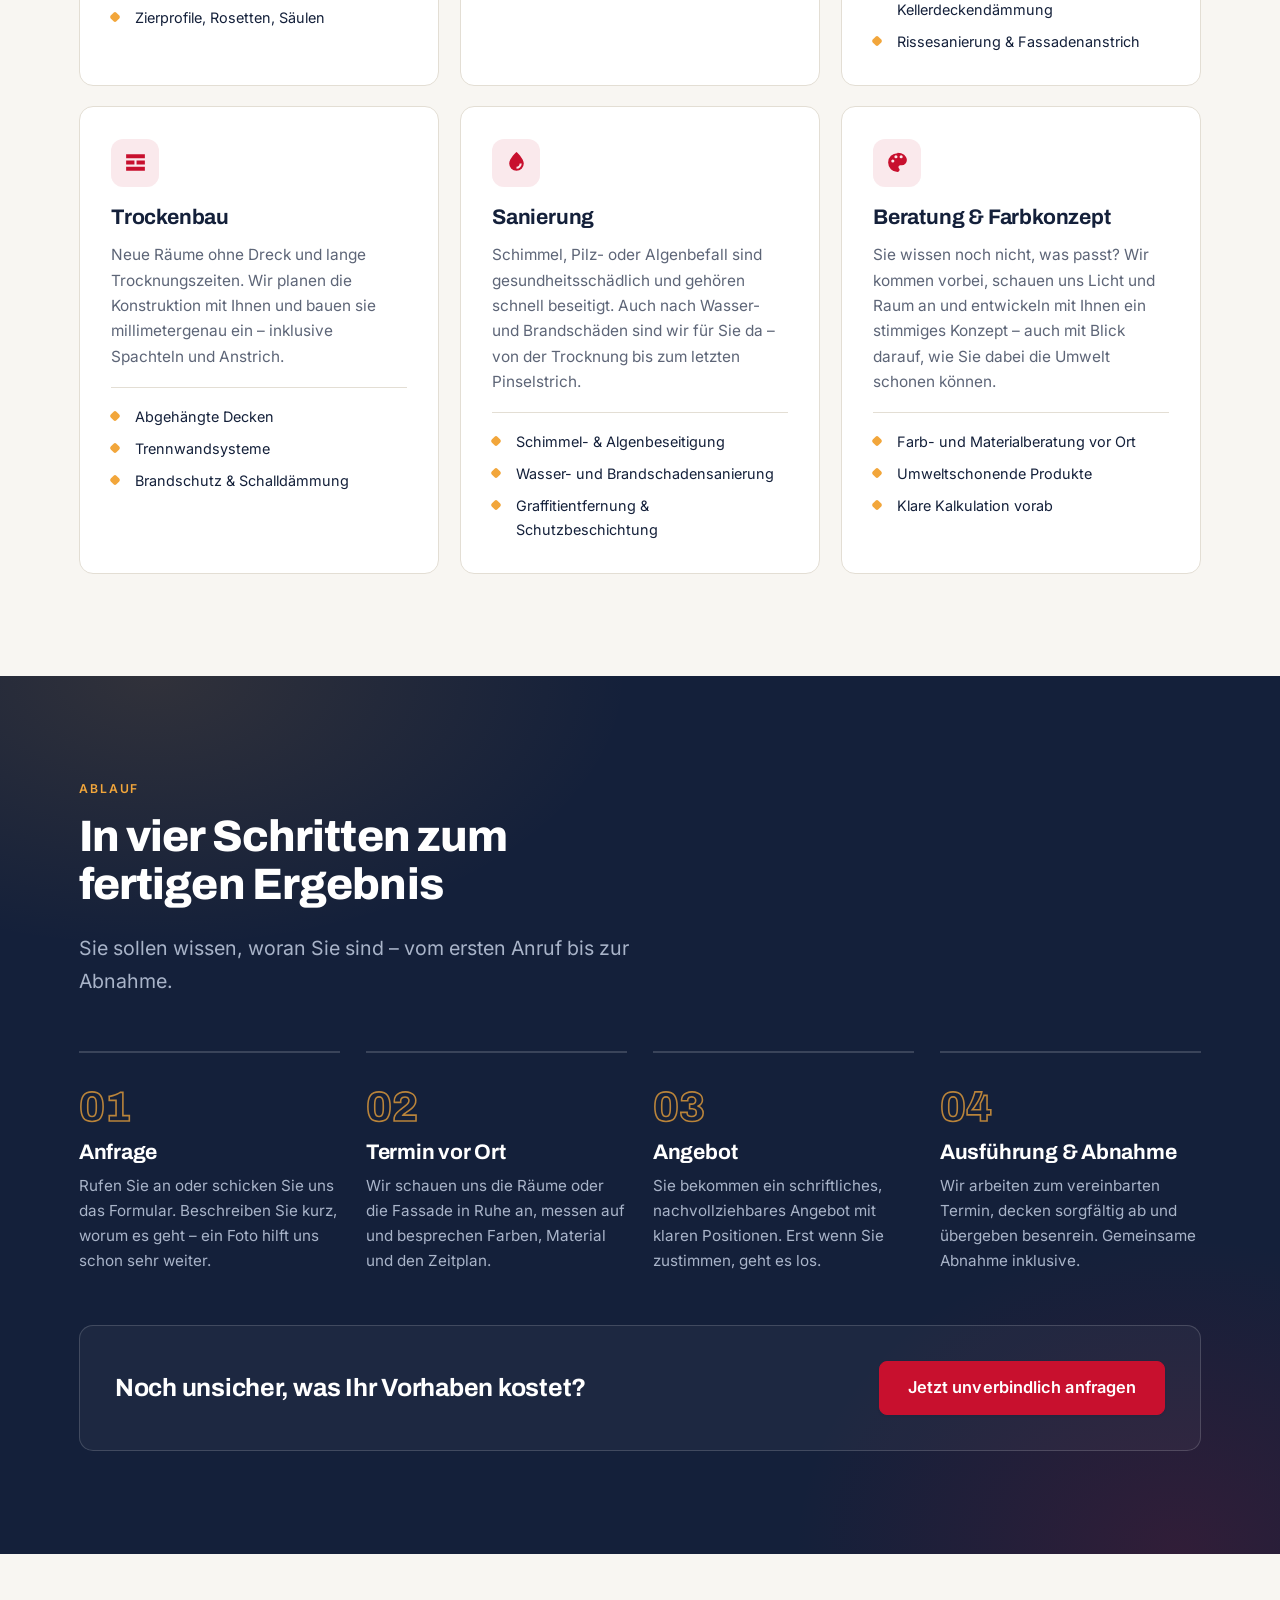
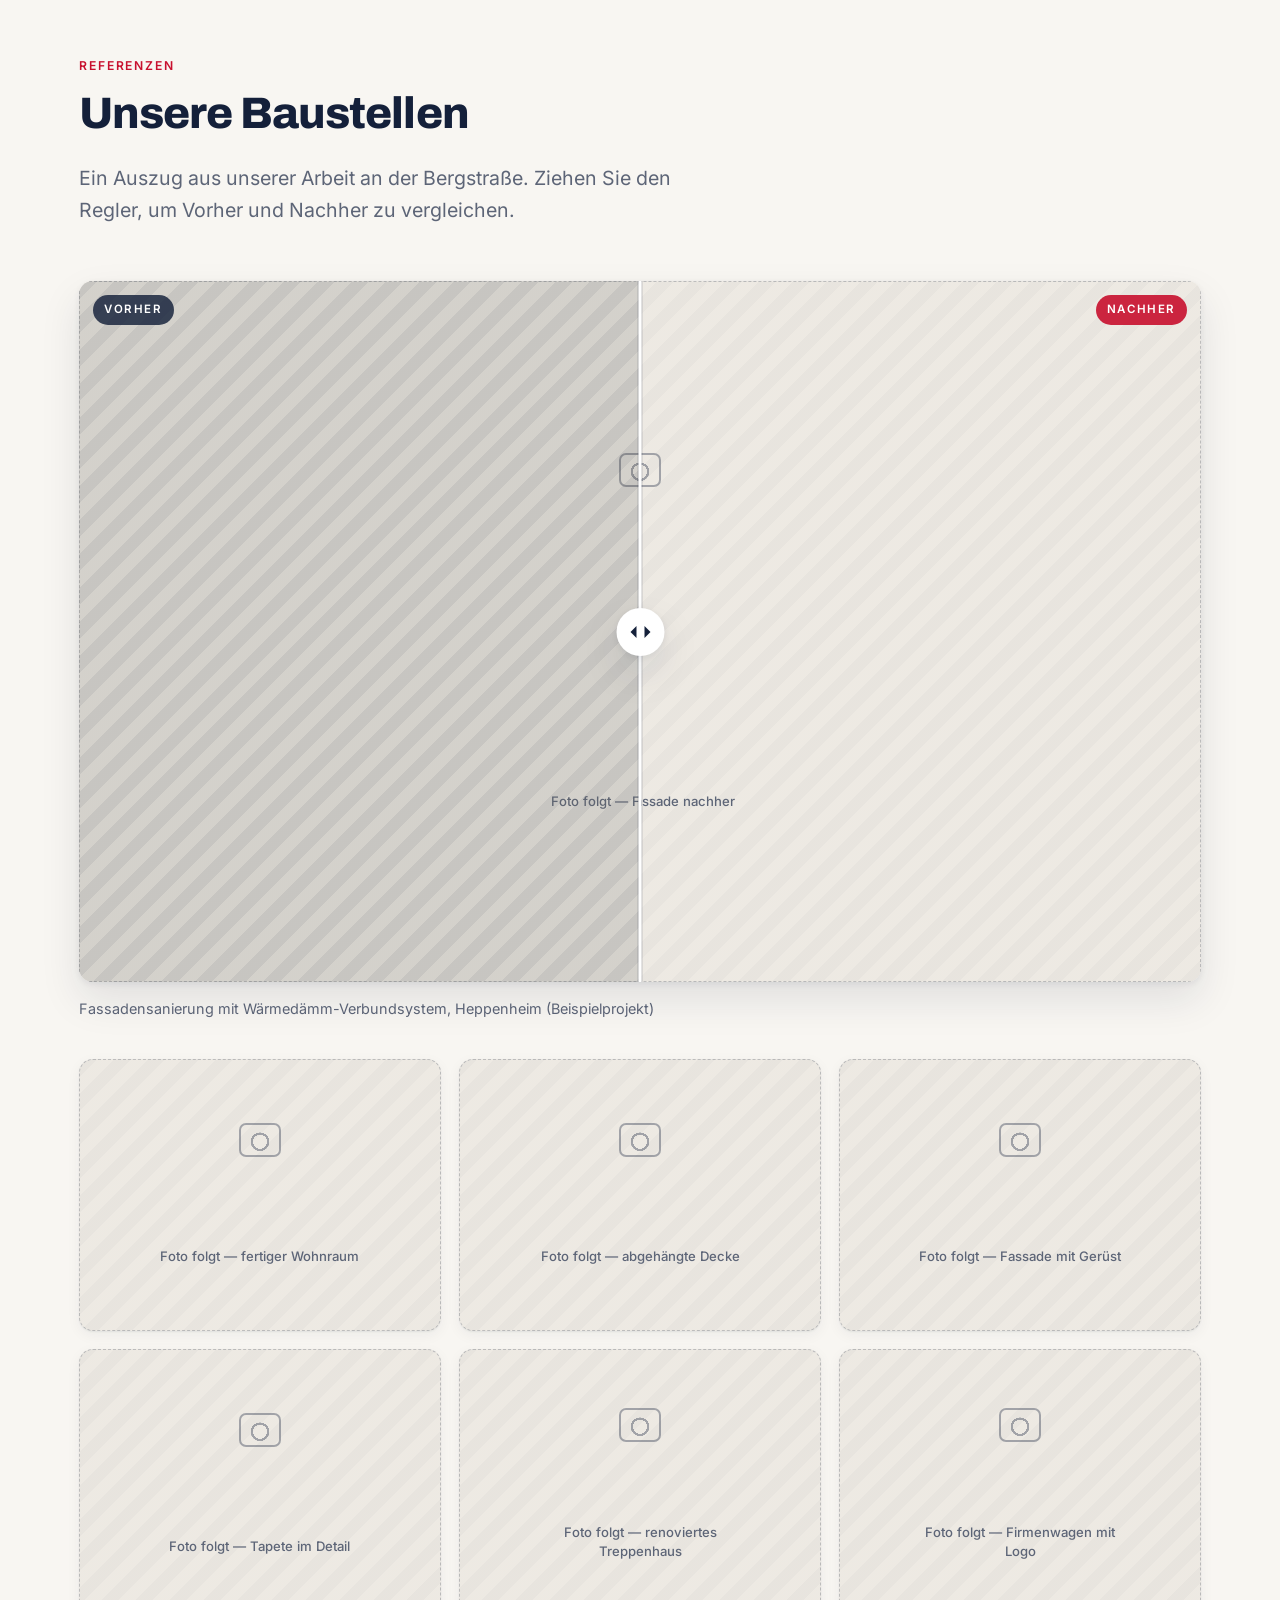
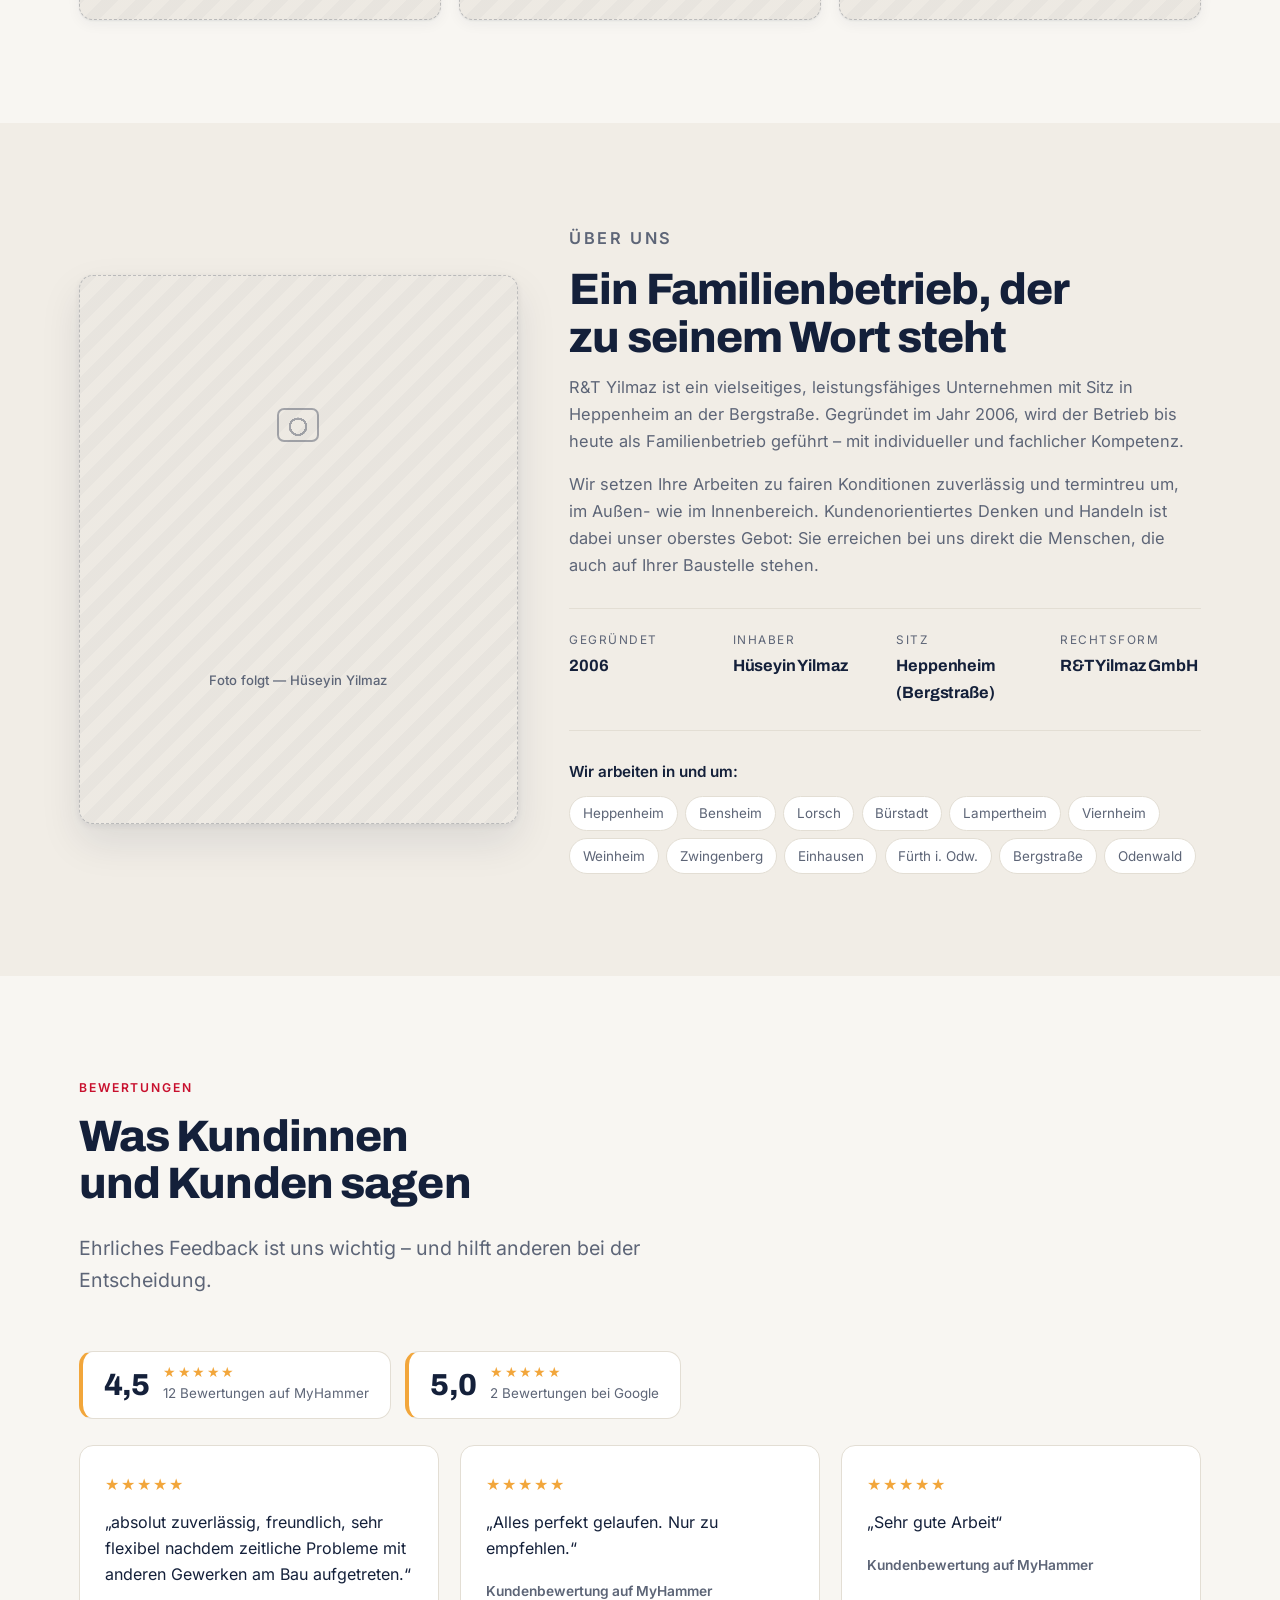
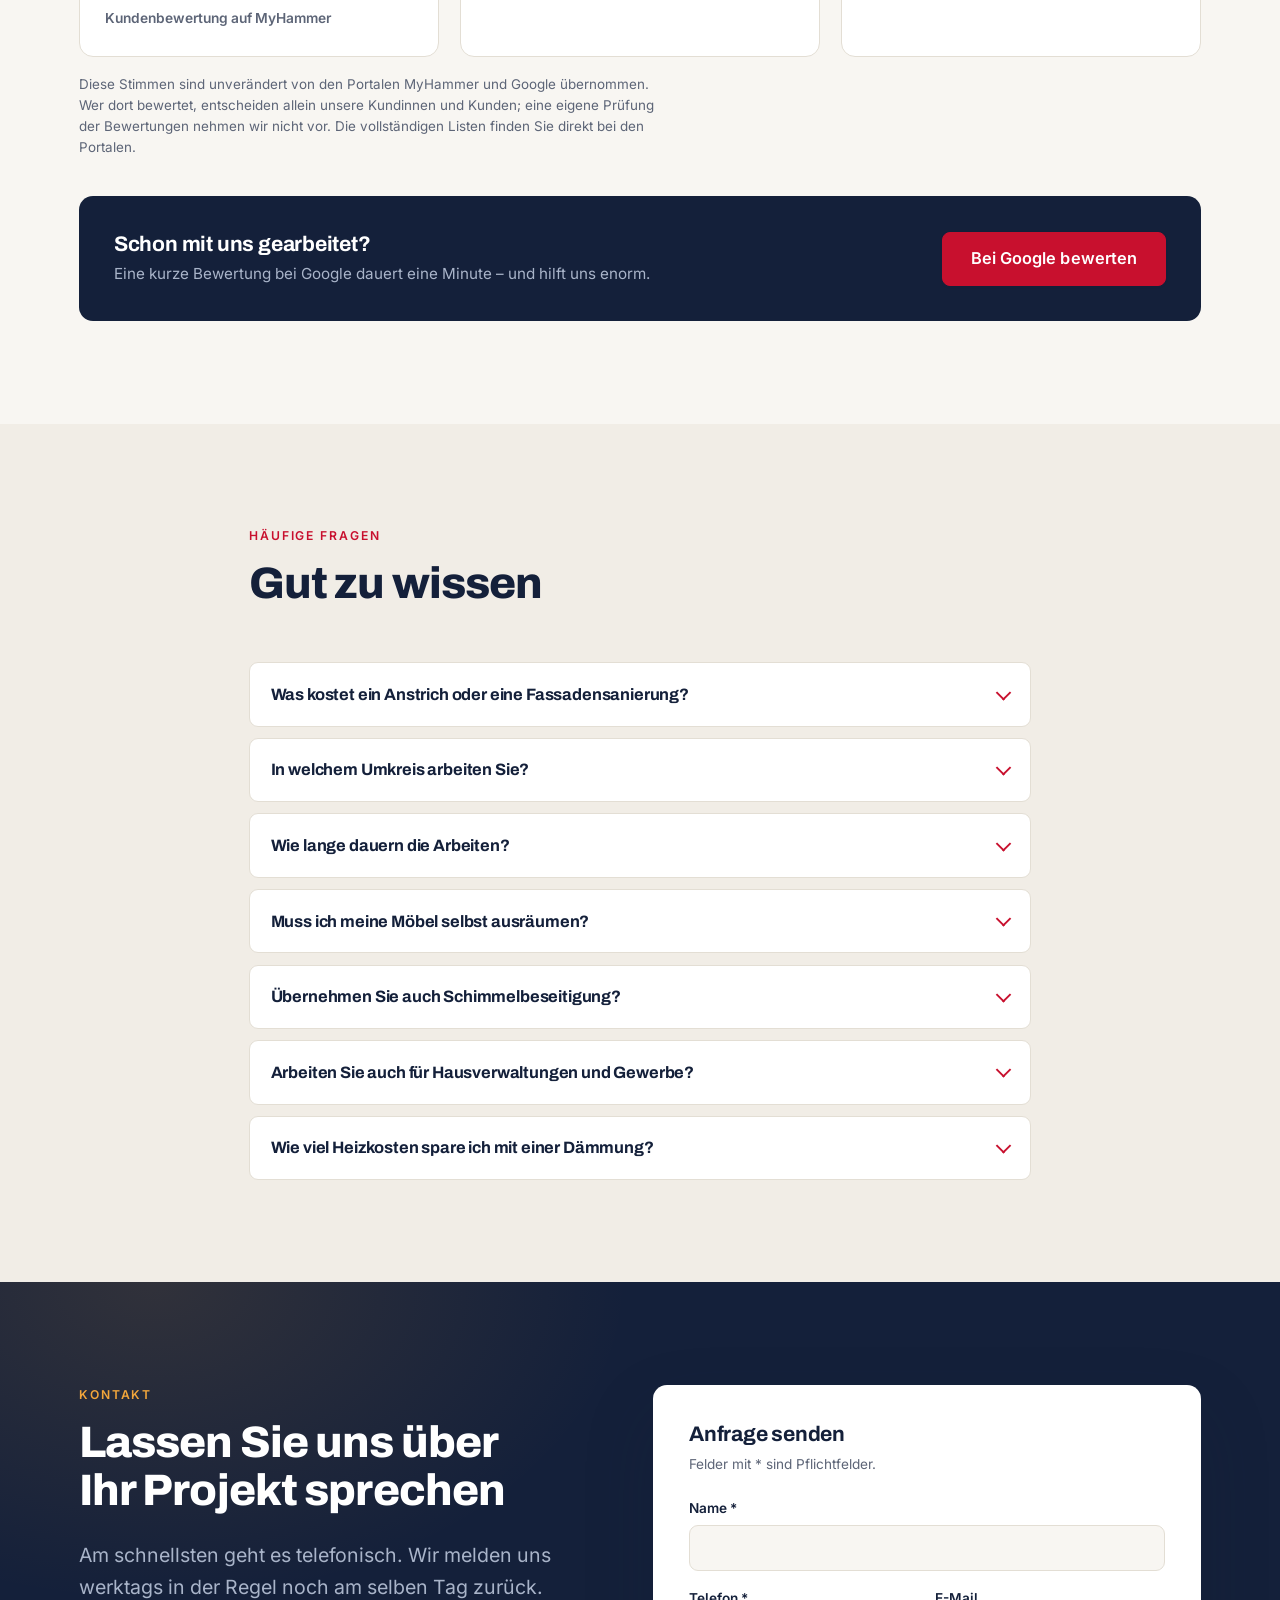
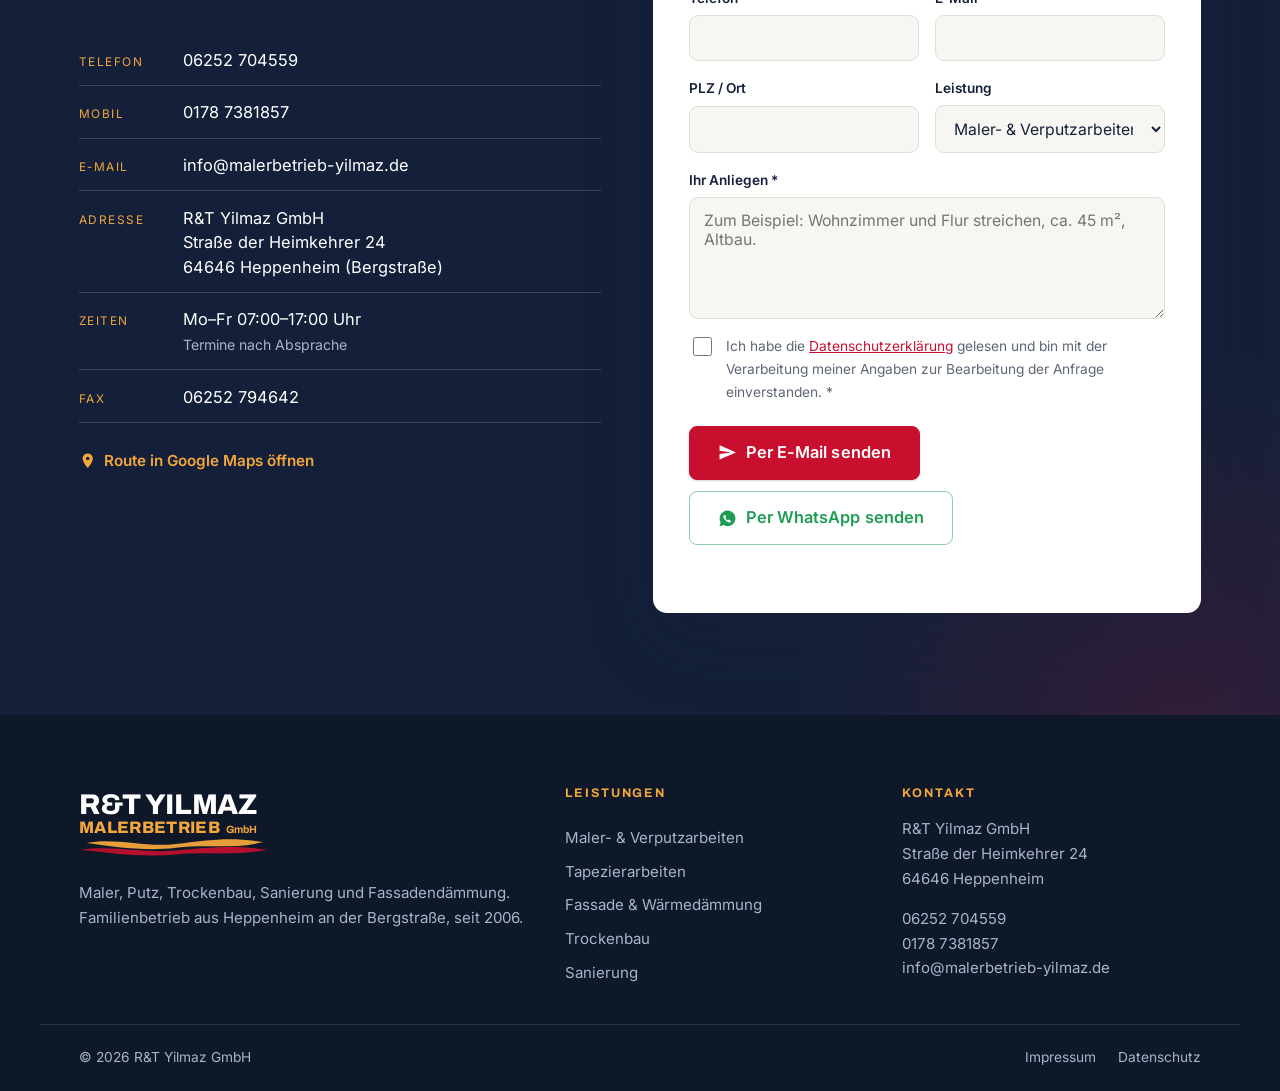
==== commit 5399dcfe: "Platzhalter-Beschriftungen fuer die Kundin lesbar machen Die Beschriftungen waren interne Notizen an" ====
--- a/index.html
+++ b/index.html
@@ -125,7 +125,7 @@
     </div>
 
     <div class="hero__media reveal">
-      <figure class="media media--tall" data-label="Hero-Foto: Team auf der Baustelle oder fertige Fassade (Hochformat)">
+      <figure class="media media--tall" data-label="Foto folgt — Ihr Team auf der Baustelle">
         <img src="assets/img/hero.jpg" alt="Maler des Betriebs R&amp;T Yilmaz bei Arbeiten an einer Hausfassade in Heppenheim" width="720" height="900" onerror="window.phFail(this)" />
       </figure>
       <div class="hero__badge">
@@ -281,10 +281,10 @@
     <!-- Vorher/Nachher-Vergleich -->
     <div class="compare reveal">
       <div class="compare__box" id="compare">
-        <figure class="media compare__after" data-label="NACHHER — fertige Fassade">
+        <figure class="media compare__after" data-label="Foto folgt — Fassade nachher">
           <img src="assets/img/referenz-1-nachher.jpg" alt="Fassade eines Einfamilienhauses nach Dämmung und Neuanstrich" width="1200" height="750" onerror="window.phFail(this)" />
         </figure>
-        <figure class="media compare__before" data-label="VORHER — Fassade mit Rissen">
+        <figure class="media compare__before" data-label="Foto folgt — Fassade vorher">
           <img src="assets/img/referenz-1-vorher.jpg" alt="Verwitterte Hausfassade mit Rissen vor der Sanierung" width="1200" height="750" onerror="window.phFail(this)" />
         </figure>
         <div class="compare__handle" aria-hidden="true"><span></span></div>
@@ -298,22 +298,22 @@
 
     <!-- Galerie -->
     <div class="gallery">
-      <figure class="media reveal" data-label="Innenanstrich / fertiger Wohnraum">
+      <figure class="media reveal" data-label="Foto folgt — fertiger Wohnraum">
         <img src="assets/img/galerie-1.jpg" alt="Frisch gestrichener heller Wohnraum mit sauberen Kanten" width="800" height="600" loading="lazy" onerror="window.phFail(this)" />
       </figure>
-      <figure class="media reveal" data-label="Trockenbau: abgehängte Decke">
+      <figure class="media reveal" data-label="Foto folgt — abgehängte Decke">
         <img src="assets/img/galerie-2.jpg" alt="Abgehängte Decke im Trockenbau mit eingelassenen Spots" width="800" height="600" loading="lazy" onerror="window.phFail(this)" />
       </figure>
-      <figure class="media reveal" data-label="Fassade mit Gerüst während der Arbeiten">
+      <figure class="media reveal" data-label="Foto folgt — Fassade mit Gerüst">
         <img src="assets/img/galerie-3.jpg" alt="Hausfassade mit Gerüst während der Dämmarbeiten" width="800" height="600" loading="lazy" onerror="window.phFail(this)" />
       </figure>
-      <figure class="media reveal" data-label="Tapezierarbeiten / Detailaufnahme">
+      <figure class="media reveal" data-label="Foto folgt — Tapete im Detail">
         <img src="assets/img/galerie-4.jpg" alt="Detail einer frisch tapezierten Wand mit Mustertapete" width="800" height="600" loading="lazy" onerror="window.phFail(this)" />
       </figure>
-      <figure class="media reveal" data-label="Treppenhaus renoviert">
+      <figure class="media reveal" data-label="Foto folgt — renoviertes Treppenhaus">
         <img src="assets/img/galerie-5.jpg" alt="Renoviertes Treppenhaus mit neuem Anstrich" width="800" height="600" loading="lazy" onerror="window.phFail(this)" />
       </figure>
-      <figure class="media reveal" data-label="Team / Fahrzeug mit Firmenlogo">
+      <figure class="media reveal" data-label="Foto folgt — Firmenwagen mit Logo">
         <img src="assets/img/galerie-6.jpg" alt="Firmenfahrzeug von R&amp;T Yilmaz vor einer Baustelle" width="800" height="600" loading="lazy" onerror="window.phFail(this)" />
       </figure>
     </div>
@@ -324,7 +324,7 @@
 <section class="section section--paper2" id="ueber-uns">
   <div class="shell about">
     <div class="about__media reveal">
-      <figure class="media media--tall" data-label="Foto: Hüseyin Yilmaz bzw. das Team">
+      <figure class="media media--tall" data-label="Foto folgt — Hüseyin Yilmaz">
         <img src="assets/img/team.jpg" alt="Hüseyin Yilmaz, Inhaber des Malerbetriebs R&amp;T Yilmaz in Heppenheim" width="720" height="880" loading="lazy" onerror="window.phFail(this)" />
       </figure>
     </div>
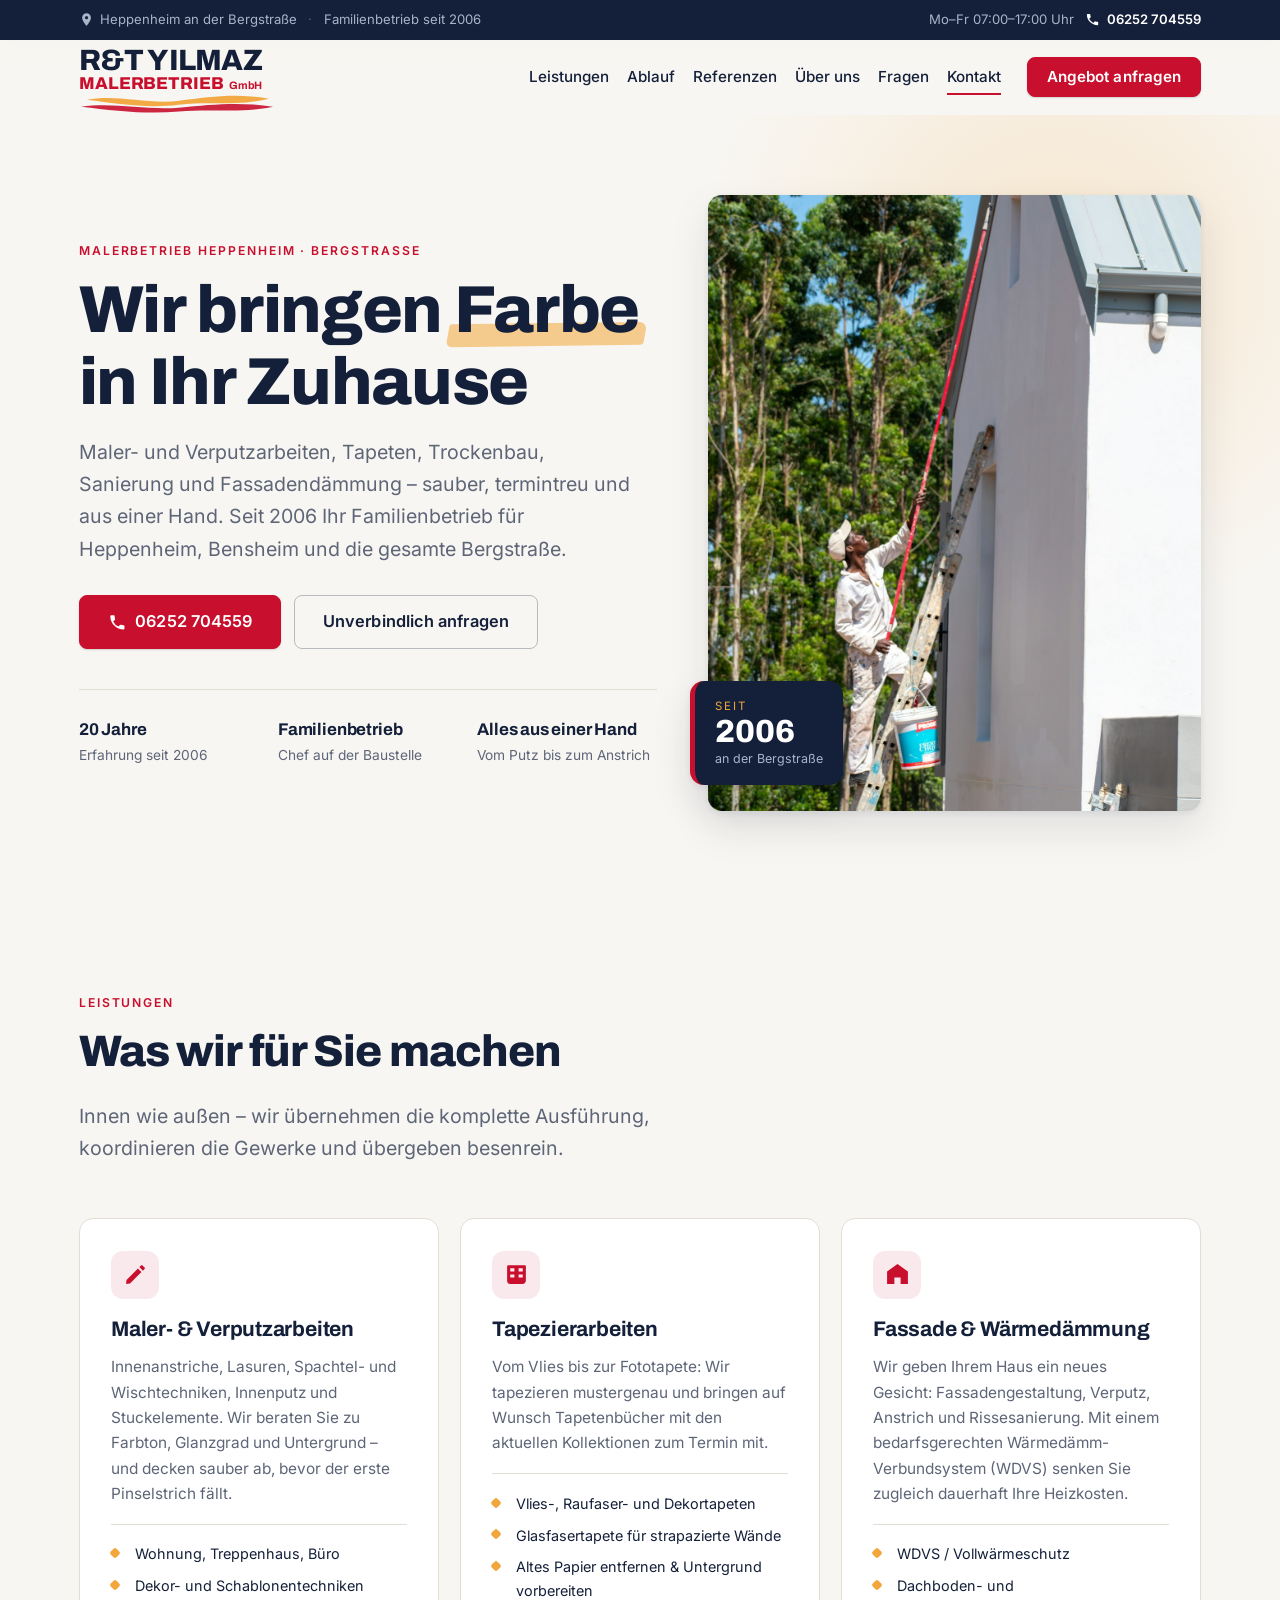
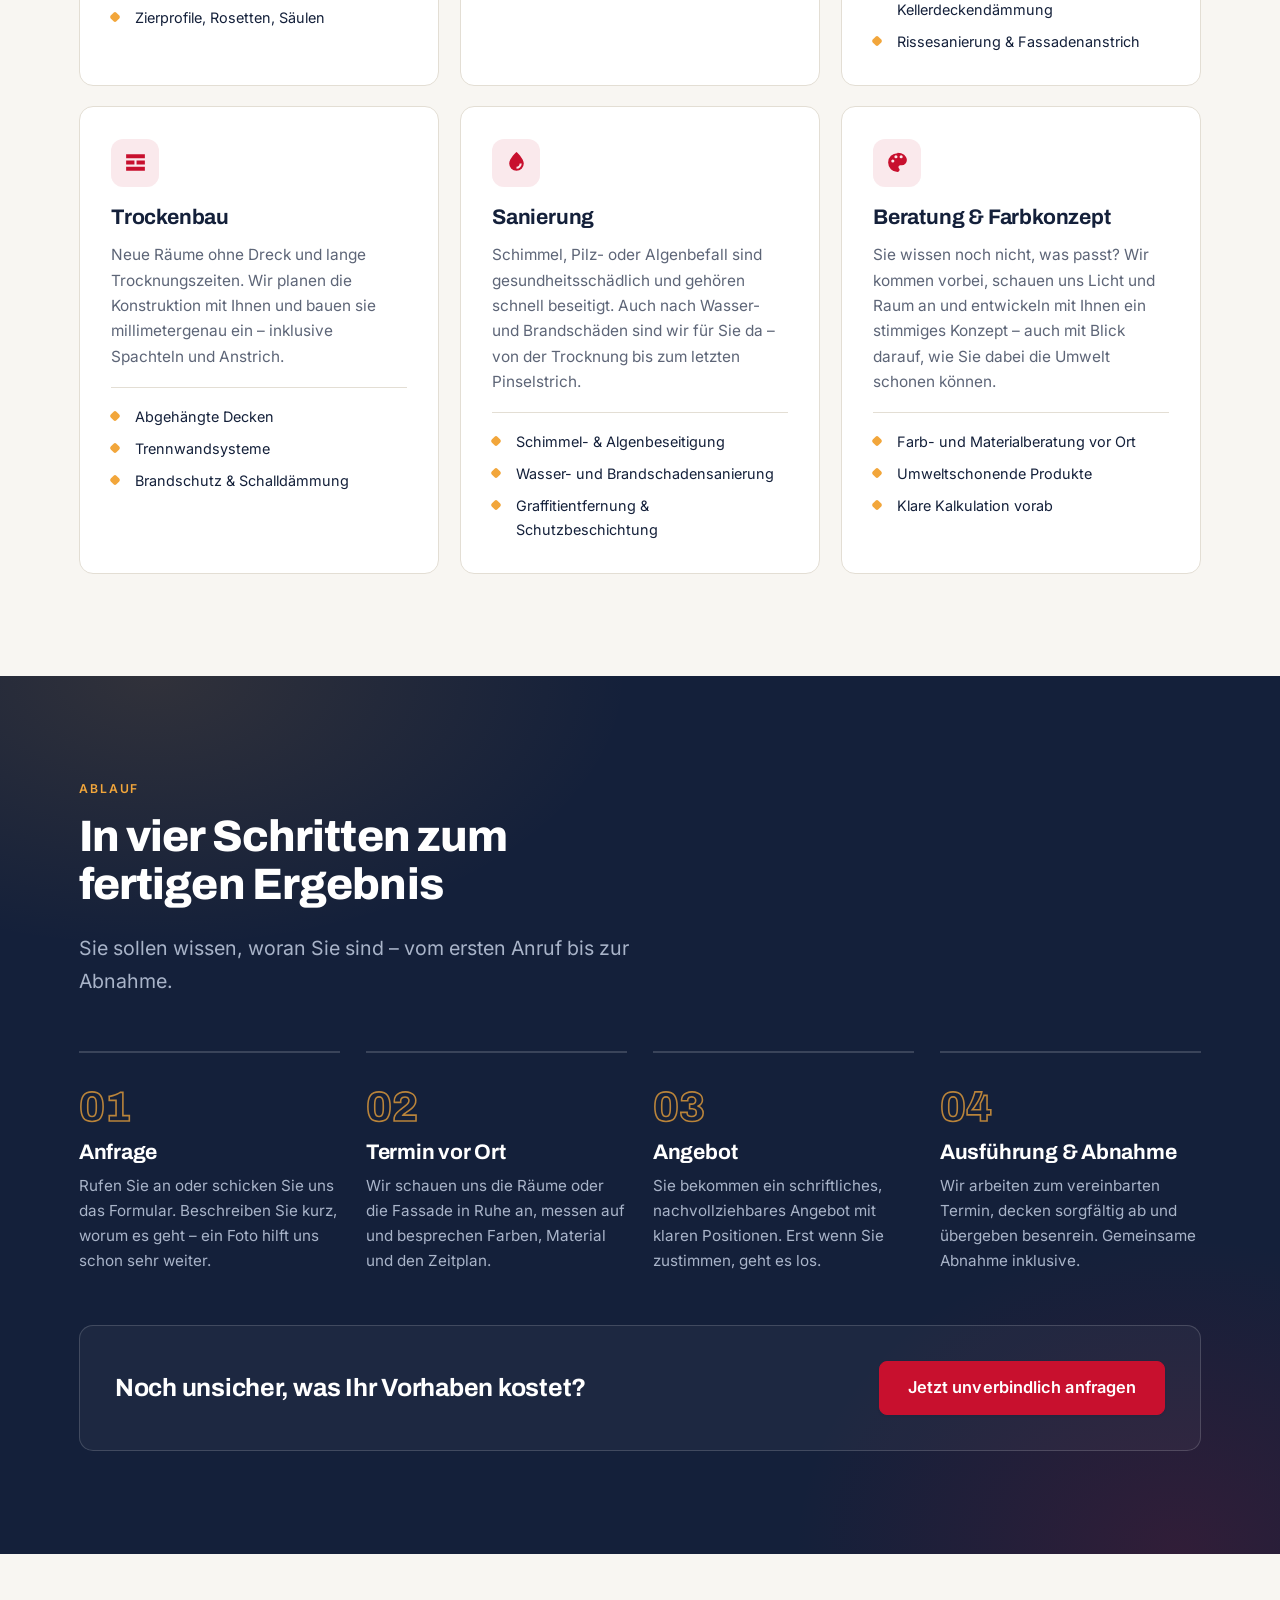
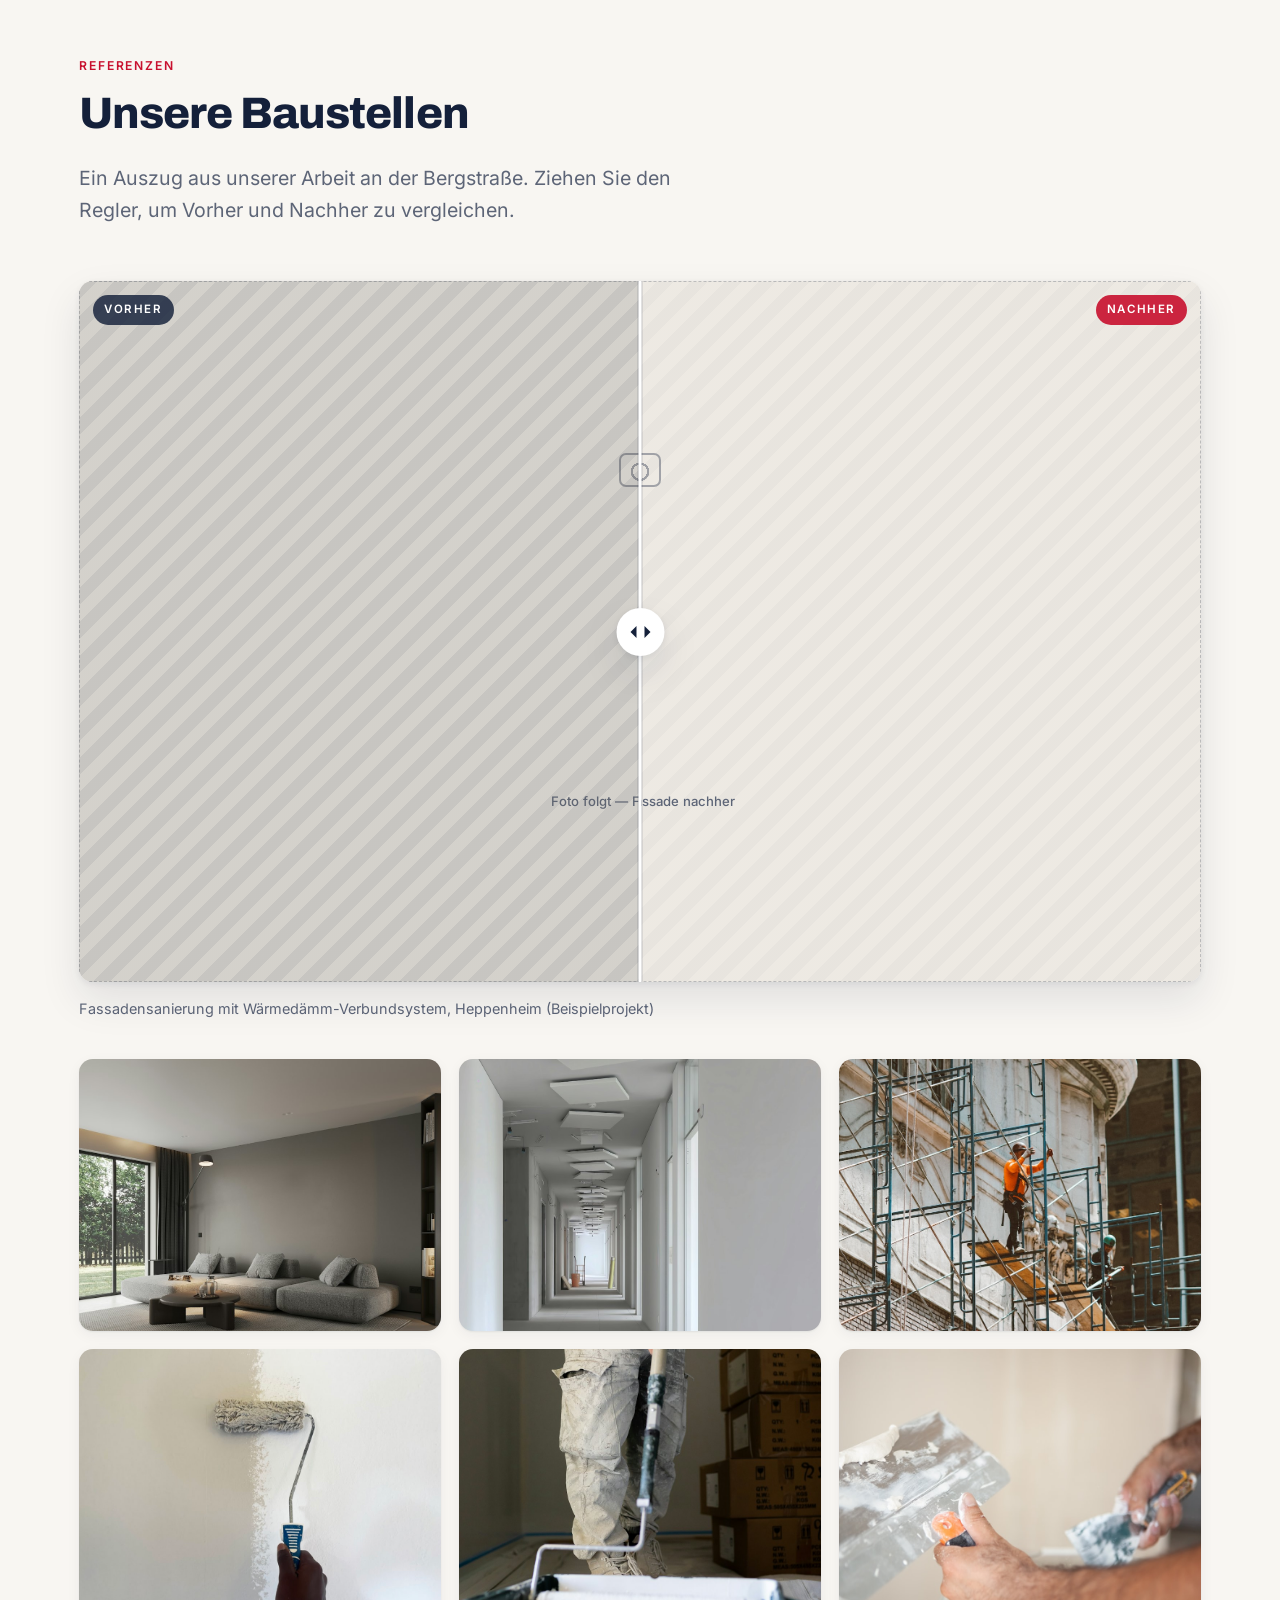
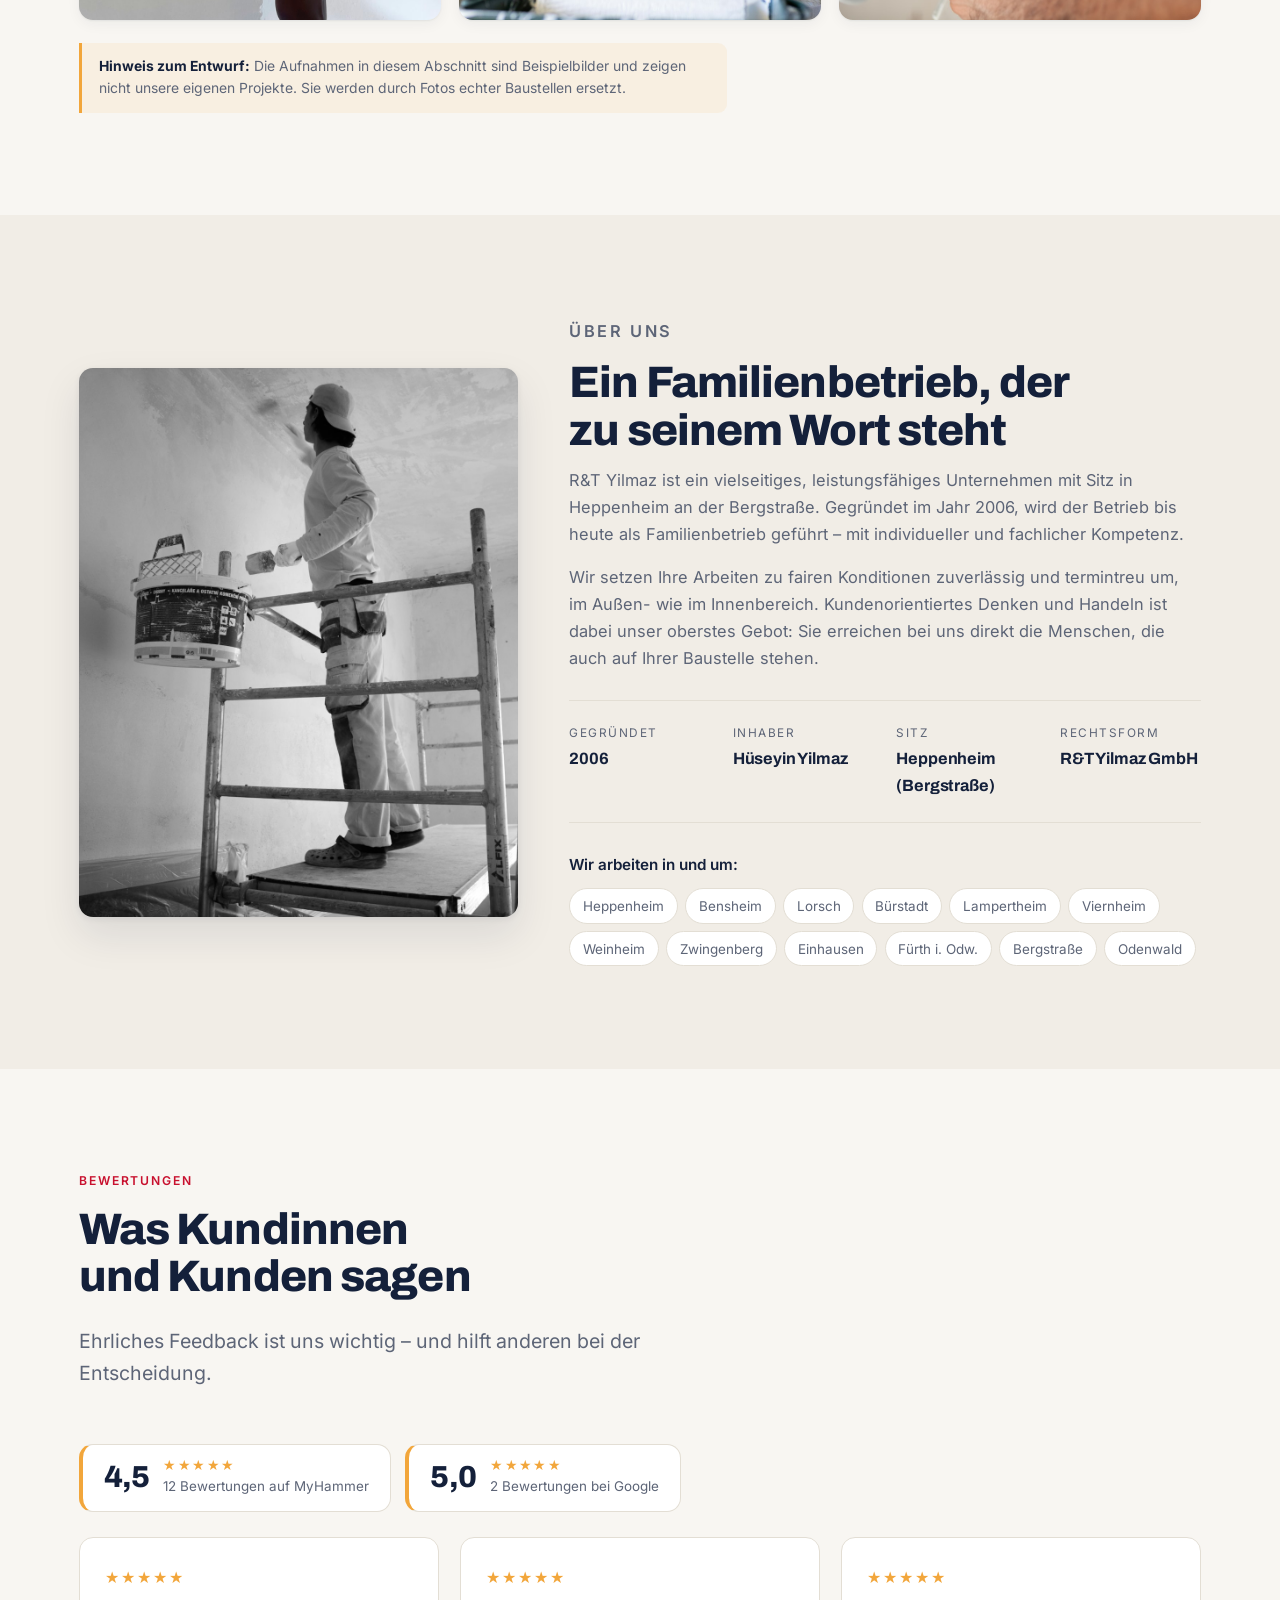
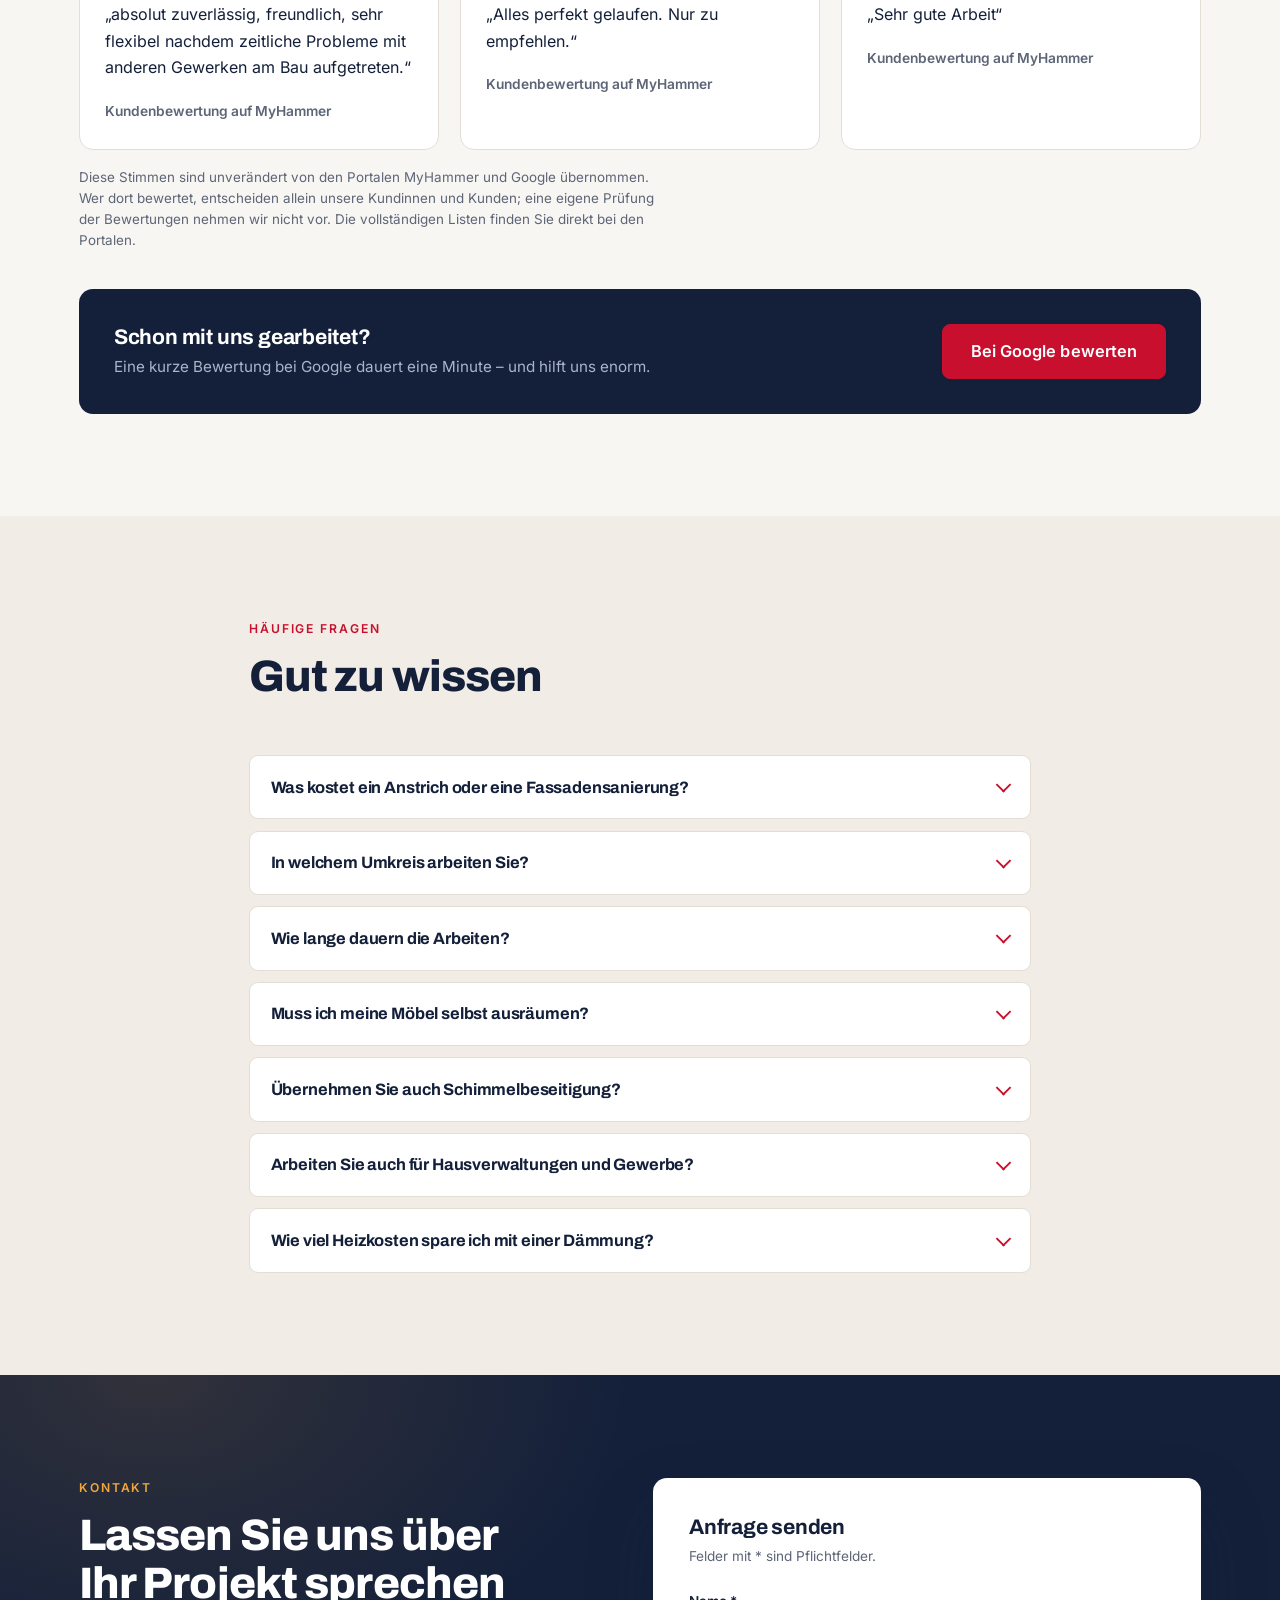
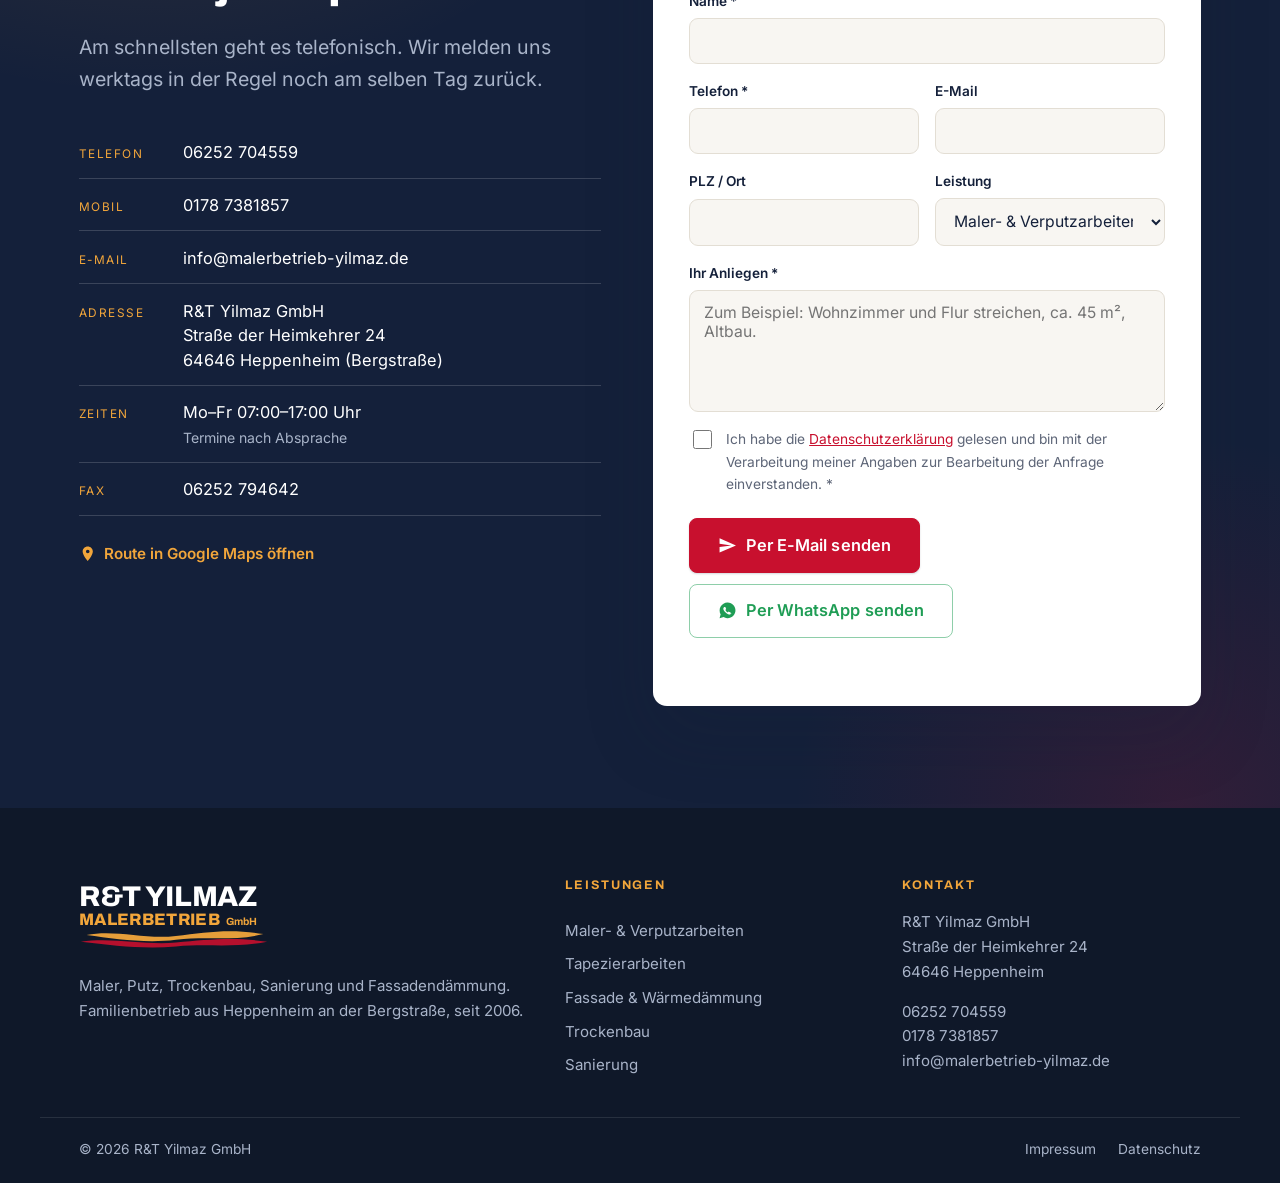
==== commit bcae42bc: "Zweiter Entwurf plus gepruefte Beispielbilder in beiden Die Kundin konnte mit der Seite ohne Fotos n" ====
--- a/index.html
+++ b/index.html
@@ -126,7 +126,7 @@
 
     <div class="hero__media reveal">
       <figure class="media media--tall" data-label="Foto folgt — Ihr Team auf der Baustelle">
-        <img src="assets/img/hero.jpg" alt="Maler des Betriebs R&amp;T Yilmaz bei Arbeiten an einer Hausfassade in Heppenheim" width="720" height="900" onerror="window.phFail(this)" />
+        <img src="assets/img/hero.jpg" alt="Maler streicht die Fassade eines Wohnhauses von der Leiter aus" width="720" height="900" onerror="window.phFail(this)" />
       </figure>
       <div class="hero__badge">
         <span class="hero__badge-k">seit</span>
@@ -307,16 +307,28 @@
       <figure class="media reveal" data-label="Foto folgt — Fassade mit Gerüst">
         <img src="assets/img/galerie-3.jpg" alt="Hausfassade mit Gerüst während der Dämmarbeiten" width="800" height="600" loading="lazy" onerror="window.phFail(this)" />
       </figure>
-      <figure class="media reveal" data-label="Foto folgt — Tapete im Detail">
-        <img src="assets/img/galerie-4.jpg" alt="Detail einer frisch tapezierten Wand mit Mustertapete" width="800" height="600" loading="lazy" onerror="window.phFail(this)" />
+      <figure class="media reveal" data-label="Foto folgt — Anstrich im Detail">
+        <img src="assets/img/galerie-4.jpg" alt="Farbrolle trägt weiße Wandfarbe auf" width="800" height="600" loading="lazy" onerror="window.phFail(this)" />
       </figure>
-      <figure class="media reveal" data-label="Foto folgt — renoviertes Treppenhaus">
-        <img src="assets/img/galerie-5.jpg" alt="Renoviertes Treppenhaus mit neuem Anstrich" width="800" height="600" loading="lazy" onerror="window.phFail(this)" />
+      <figure class="media reveal" data-label="Foto folgt — Innenanstrich">
+        <img src="assets/img/galerie-5.jpg" alt="Maler rollt Wandfarbe in einem abgedeckten Raum auf" width="800" height="600" loading="lazy" onerror="window.phFail(this)" />
       </figure>
-      <figure class="media reveal" data-label="Foto folgt — Firmenwagen mit Logo">
-        <img src="assets/img/galerie-6.jpg" alt="Firmenfahrzeug von R&amp;T Yilmaz vor einer Baustelle" width="800" height="600" loading="lazy" onerror="window.phFail(this)" />
+      <figure class="media reveal" data-label="Foto folgt — Spachtel- und Putzarbeiten">
+        <img src="assets/img/galerie-6.jpg" alt="Hände ziehen Spachtelmasse mit der Glättkelle ab" width="800" height="600" loading="lazy" onerror="window.phFail(this)" />
       </figure>
     </div>
+
+    <!-- ============================================================
+         TEMPORÄR — MUSS RAUS, SOBALD DIE ECHTEN FOTOS DA SIND
+         Solange hier Beispielbilder stehen, muss dieser Hinweis
+         sichtbar bleiben. Fremde Aufnahmen als eigene Referenzen zu
+         zeigen, ist irreführende Werbung nach § 5 UWG.
+         ============================================================ -->
+    <p class="stock-note">
+      <strong>Hinweis zum Entwurf:</strong> Die Aufnahmen in diesem Abschnitt sind
+      Beispielbilder und zeigen nicht unsere eigenen Projekte. Sie werden durch Fotos
+      echter Baustellen ersetzt.
+    </p>
   </div>
 </section>
 
@@ -325,7 +337,7 @@
   <div class="shell about">
     <div class="about__media reveal">
       <figure class="media media--tall" data-label="Foto folgt — Hüseyin Yilmaz">
-        <img src="assets/img/team.jpg" alt="Hüseyin Yilmaz, Inhaber des Malerbetriebs R&amp;T Yilmaz in Heppenheim" width="720" height="880" loading="lazy" onerror="window.phFail(this)" />
+        <img src="assets/img/team.jpg" alt="Maler bei Streicharbeiten auf einem Rollgerüst" width="720" height="880" loading="lazy" onerror="window.phFail(this)" />
       </figure>
     </div>
     <div class="about__text reveal">
--- a/assets/css/style.css
+++ b/assets/css/style.css
@@ -791,6 +791,20 @@
   gap: clamp(.8rem, 1.4vw, 1.4rem);
 }
 
+/* Hinweis, solange Beispielbilder statt eigener Fotos gezeigt werden */
+.stock-note {
+  margin: 1.4rem 0 0;
+  padding: .85rem 1.1rem;
+  border-left: 3px solid var(--amber);
+  background: rgba(242, 166, 59, .09);
+  border-radius: 0 var(--r-sm) var(--r-sm) 0;
+  font-size: .87rem;
+  line-height: 1.55;
+  color: var(--muted);
+  max-width: 72ch;
+}
+.stock-note strong { color: var(--ink); }
+
 /* =========================================================
    Über uns
    ========================================================= */
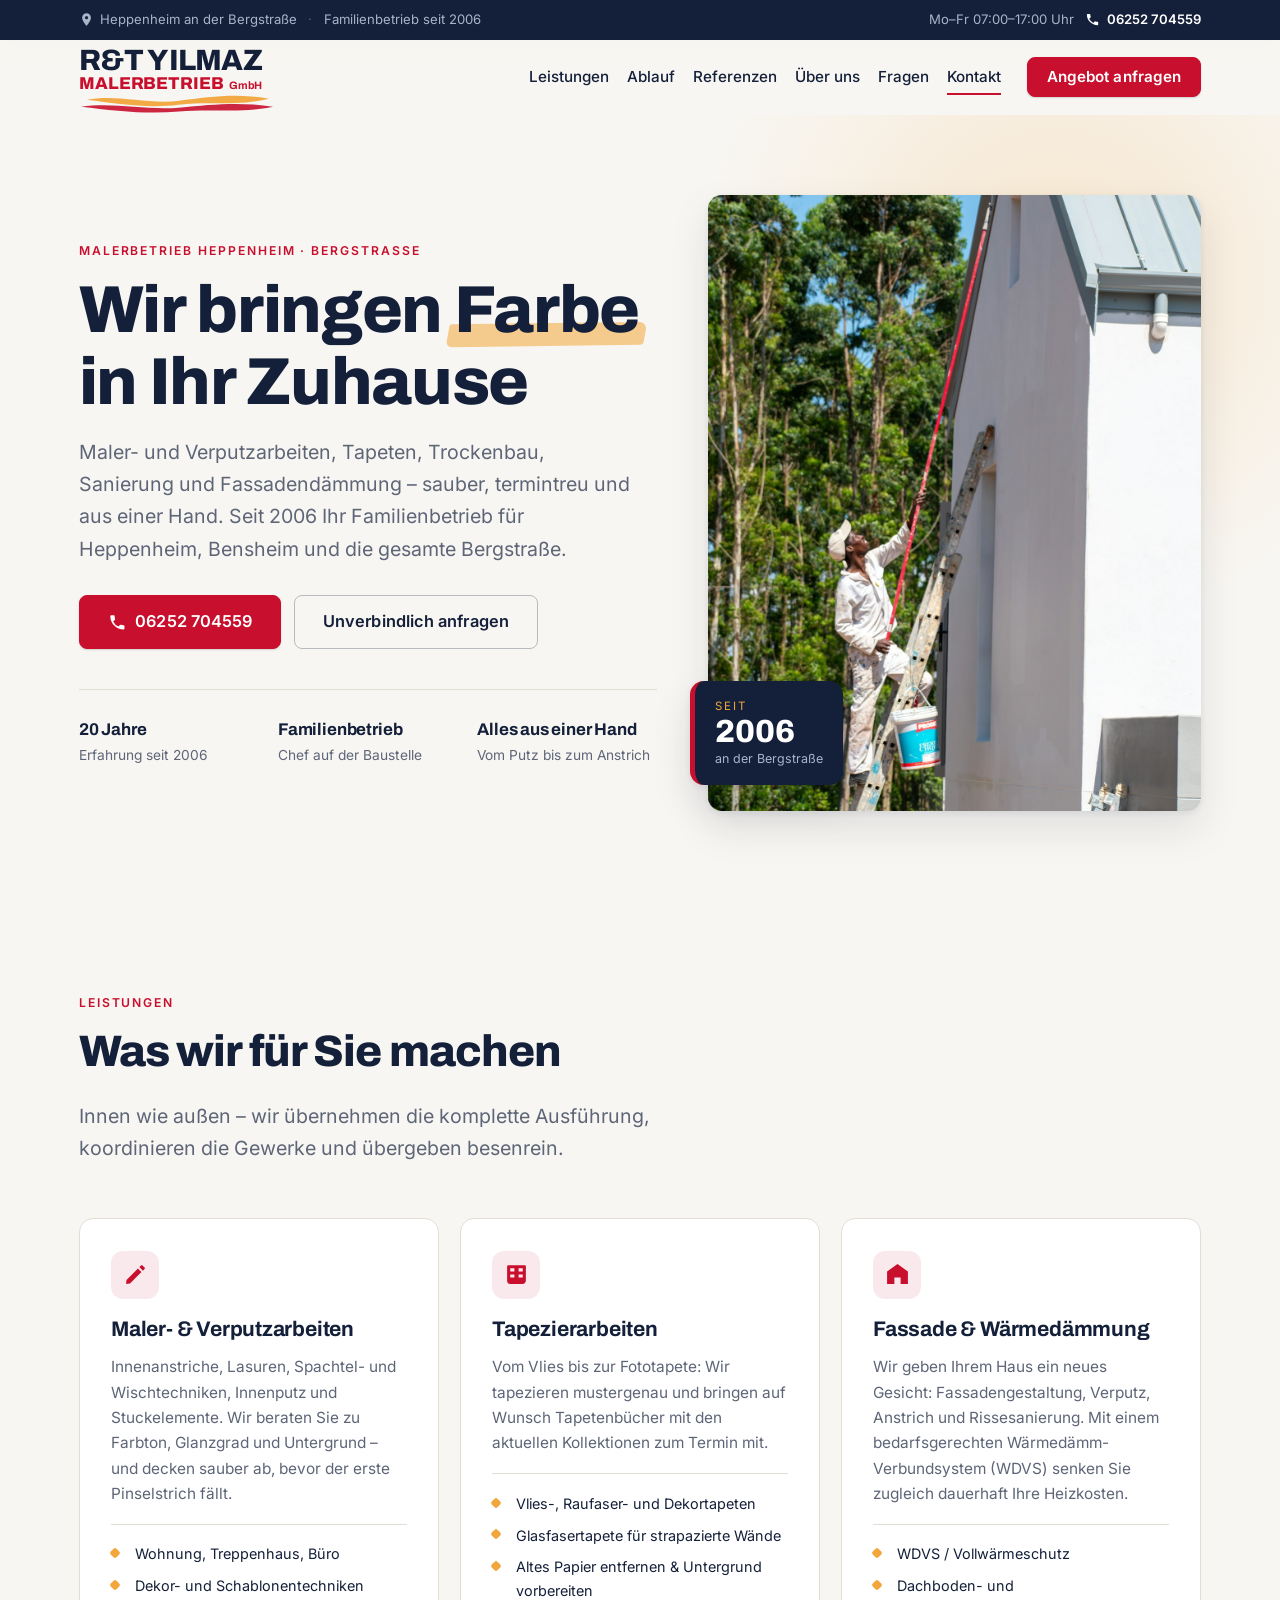
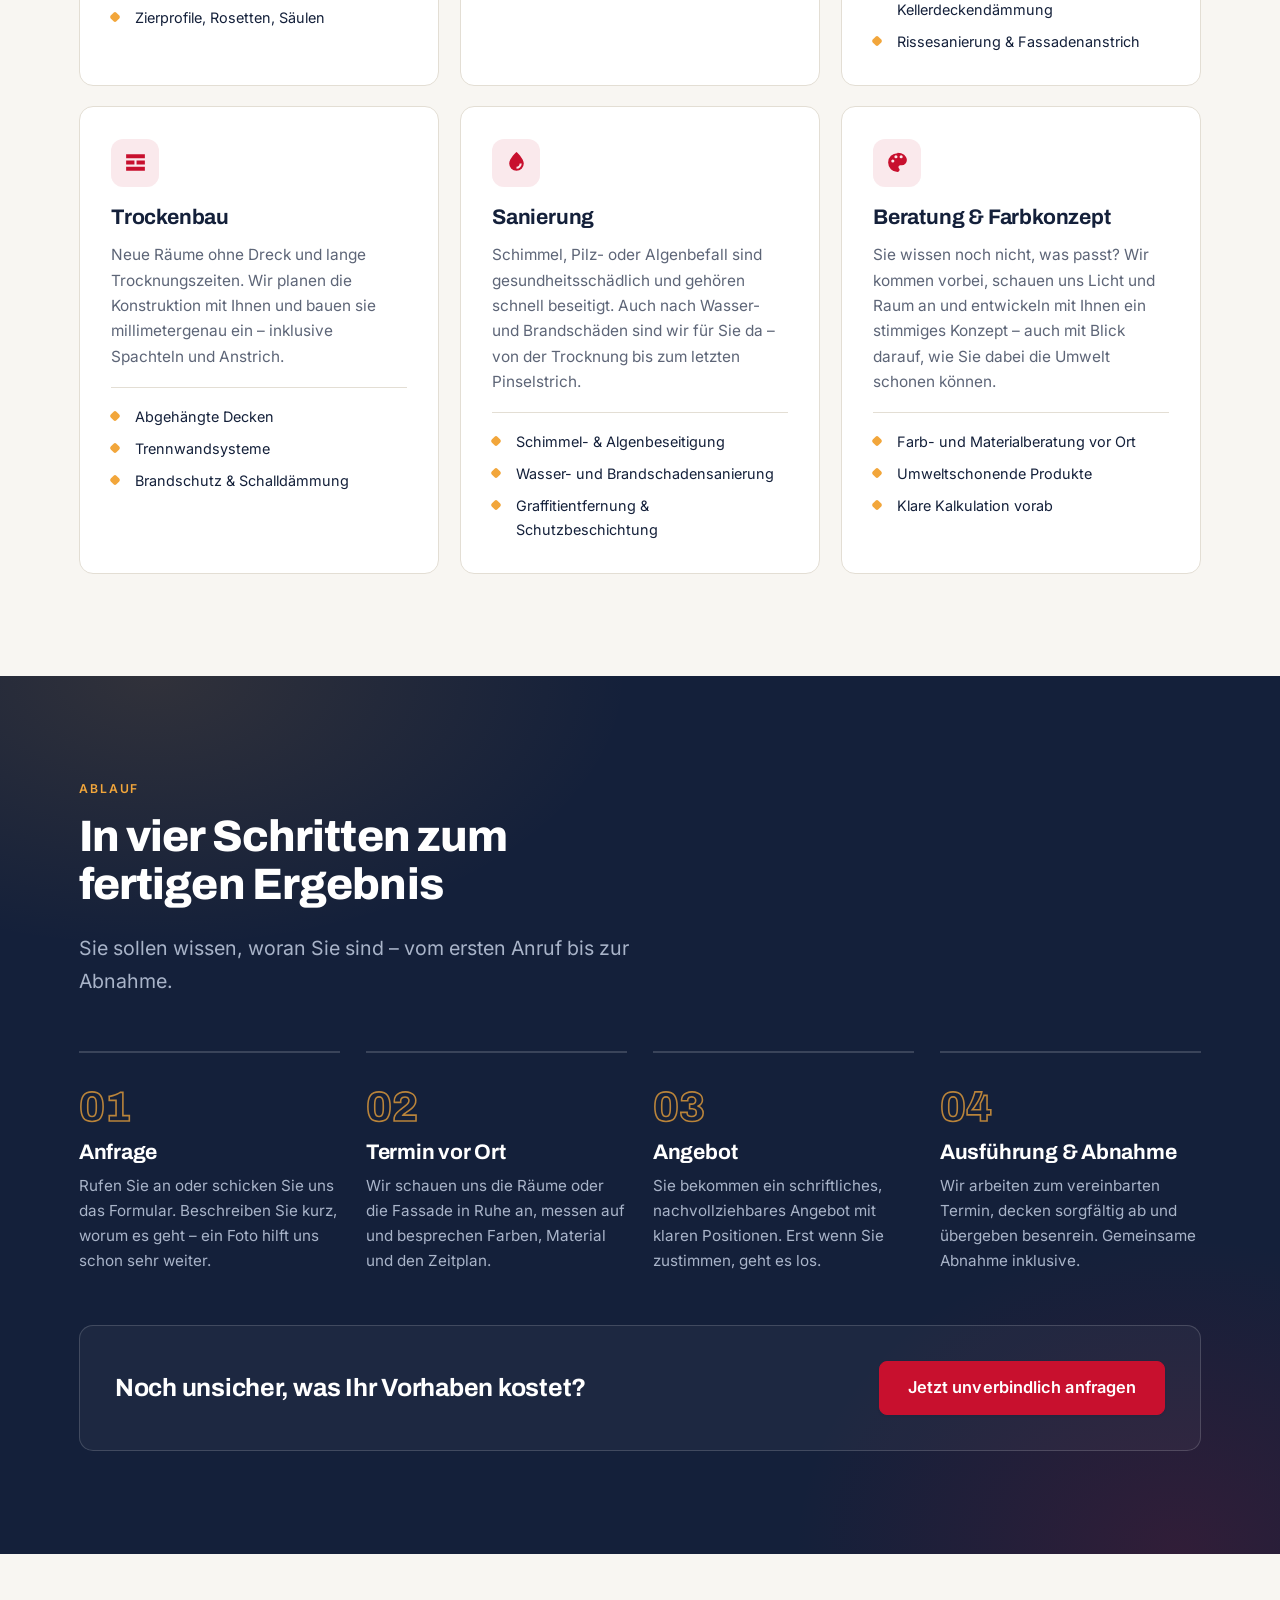
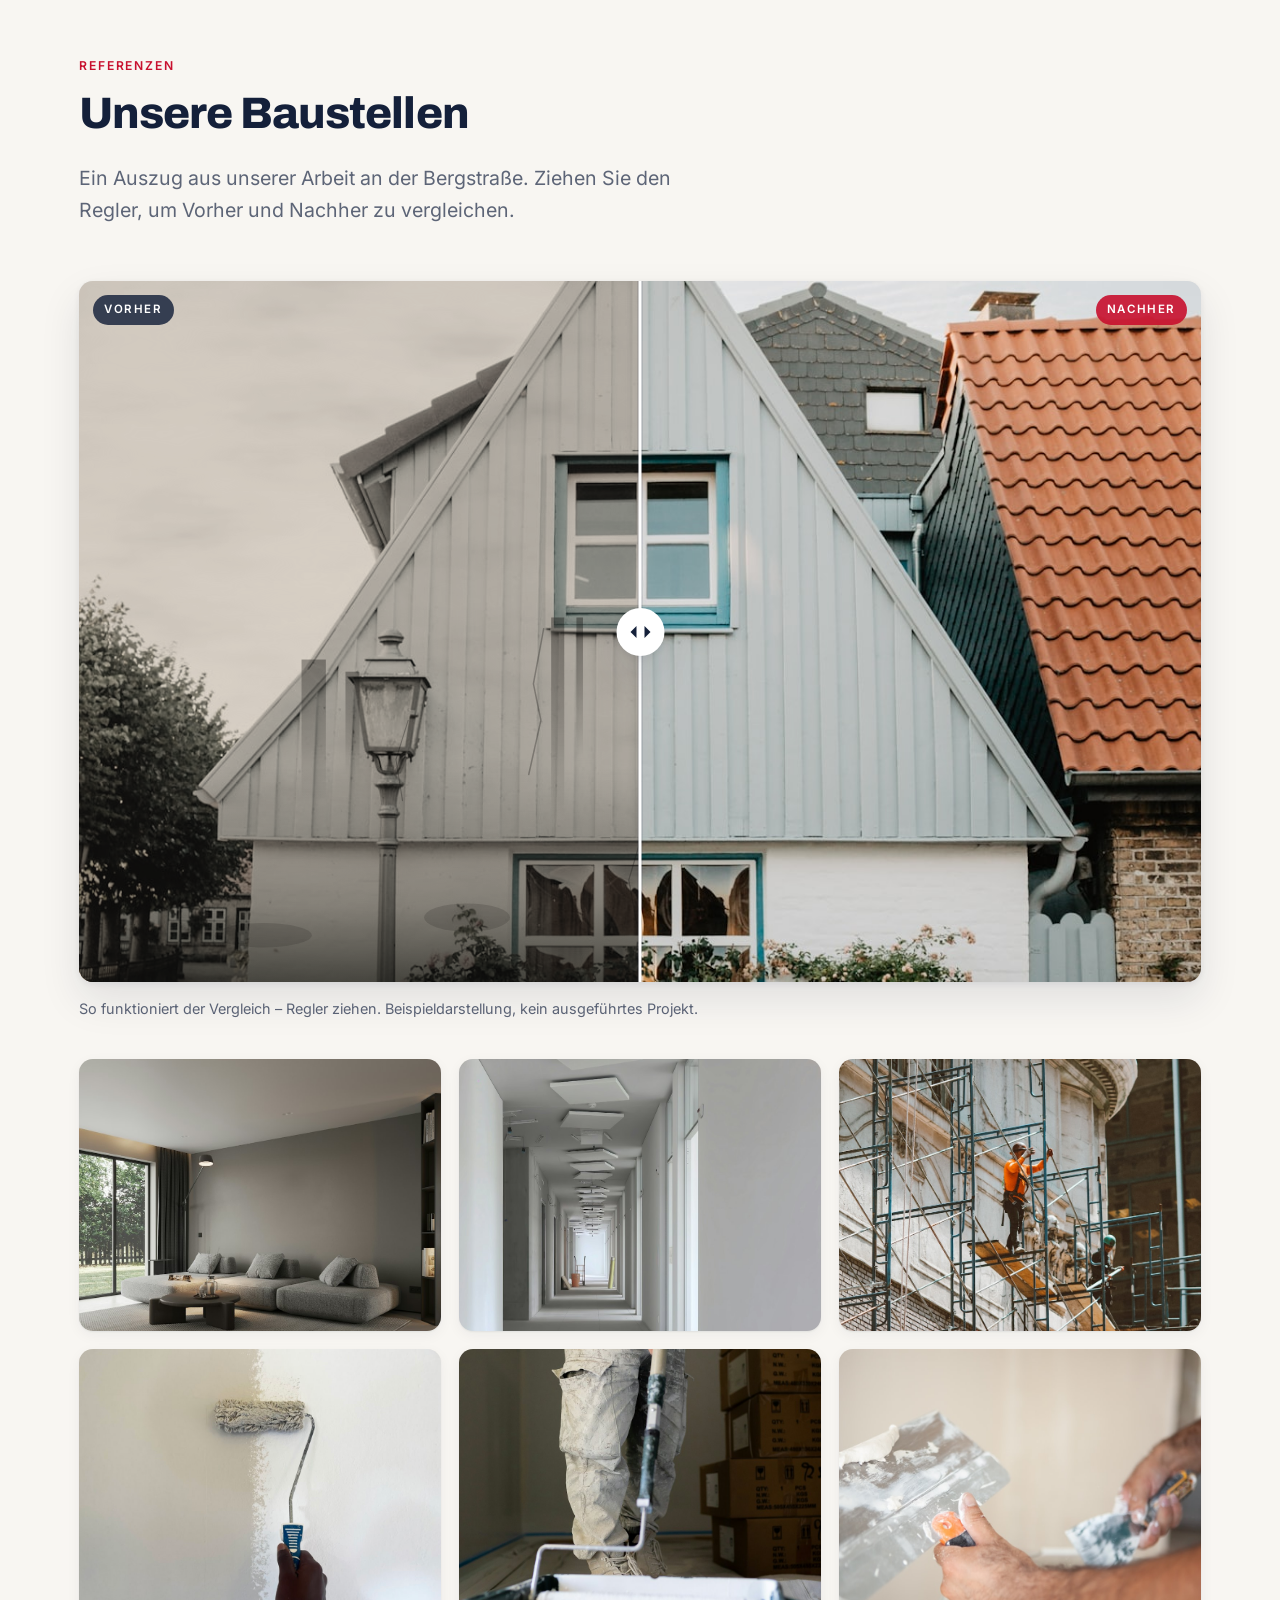
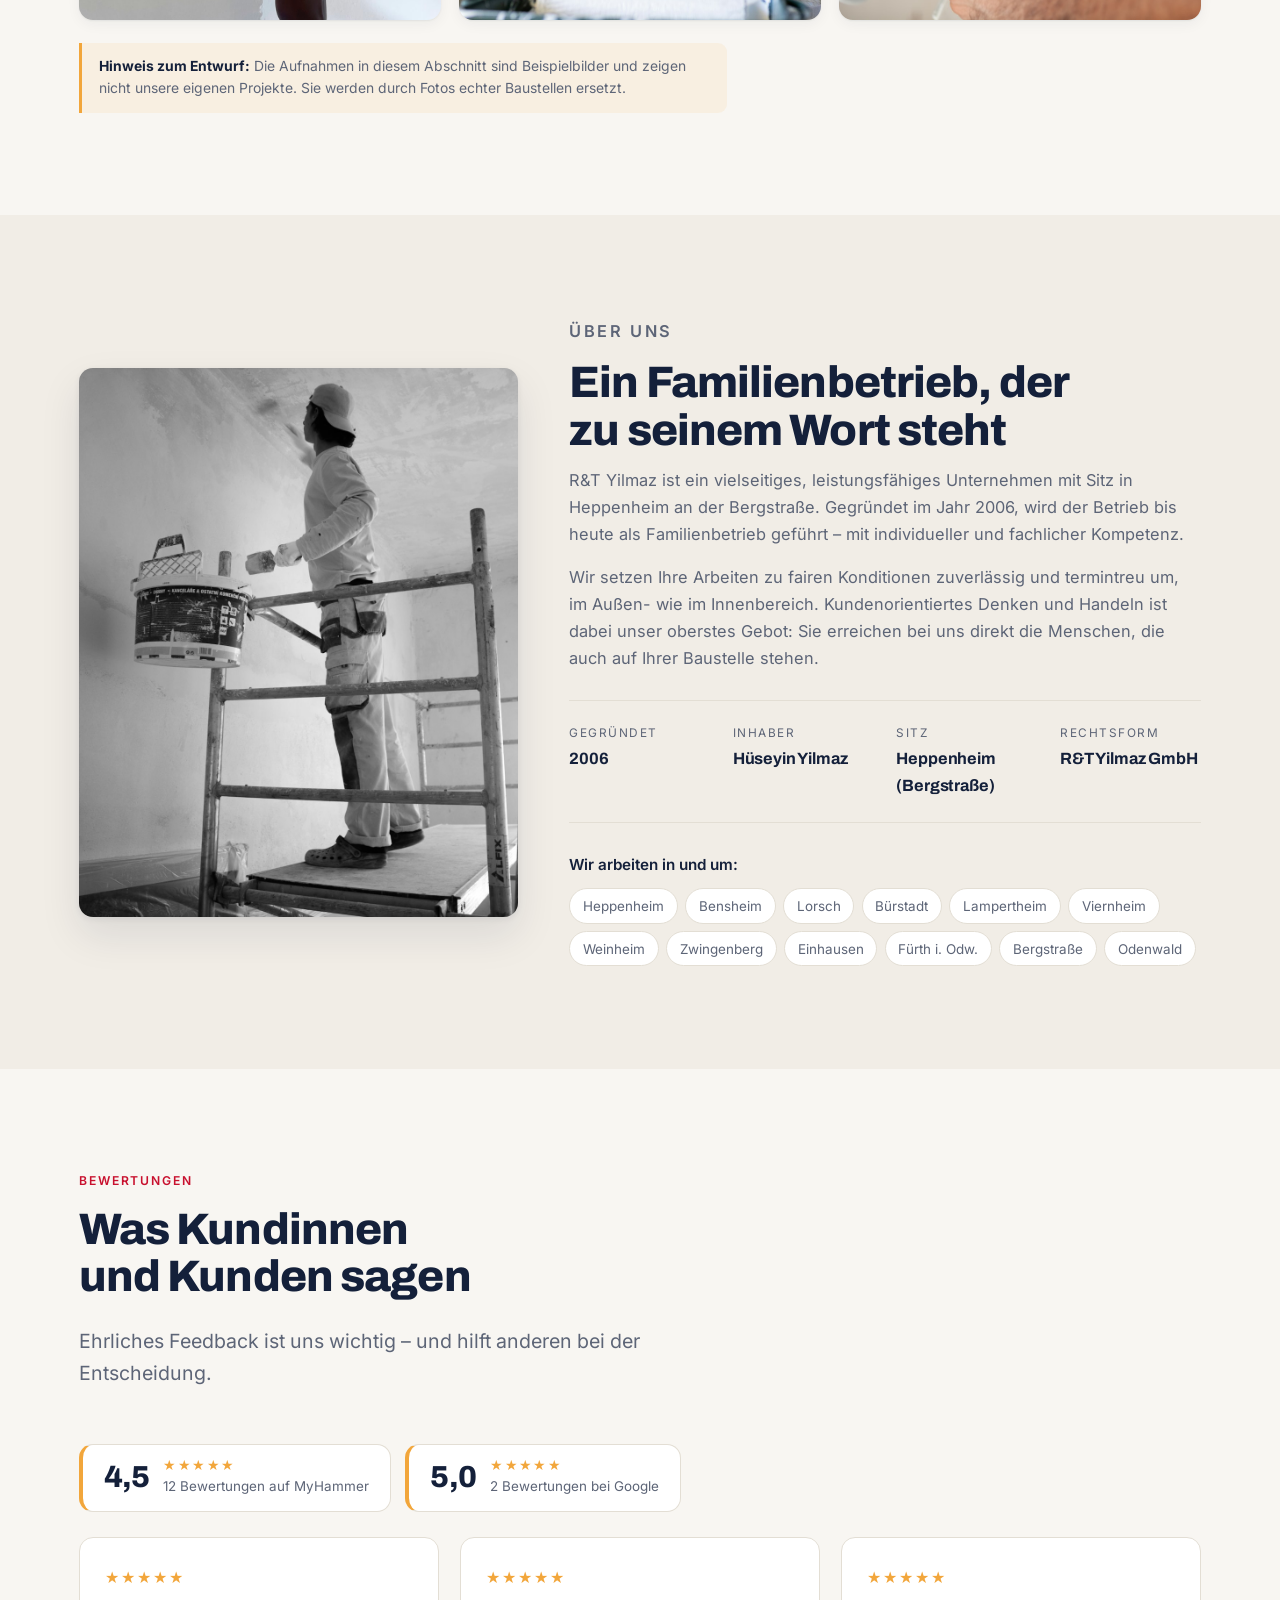
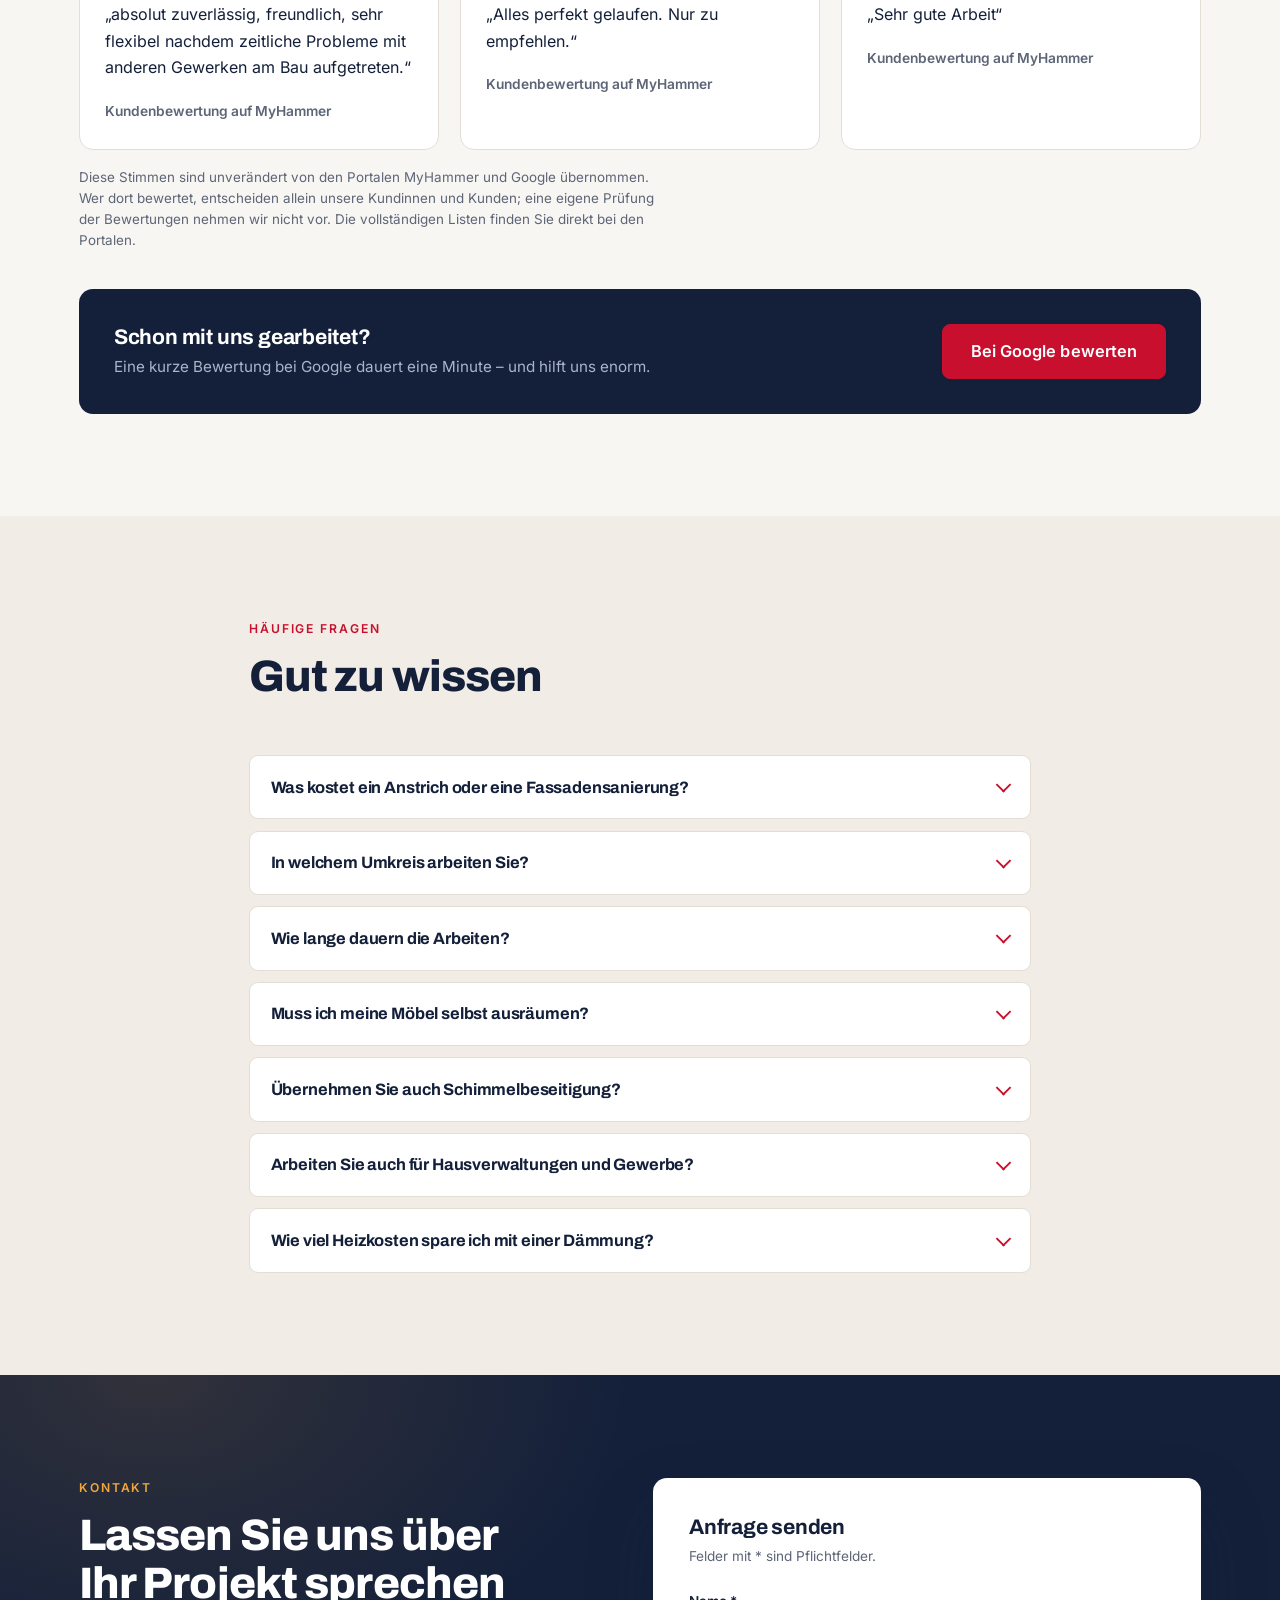
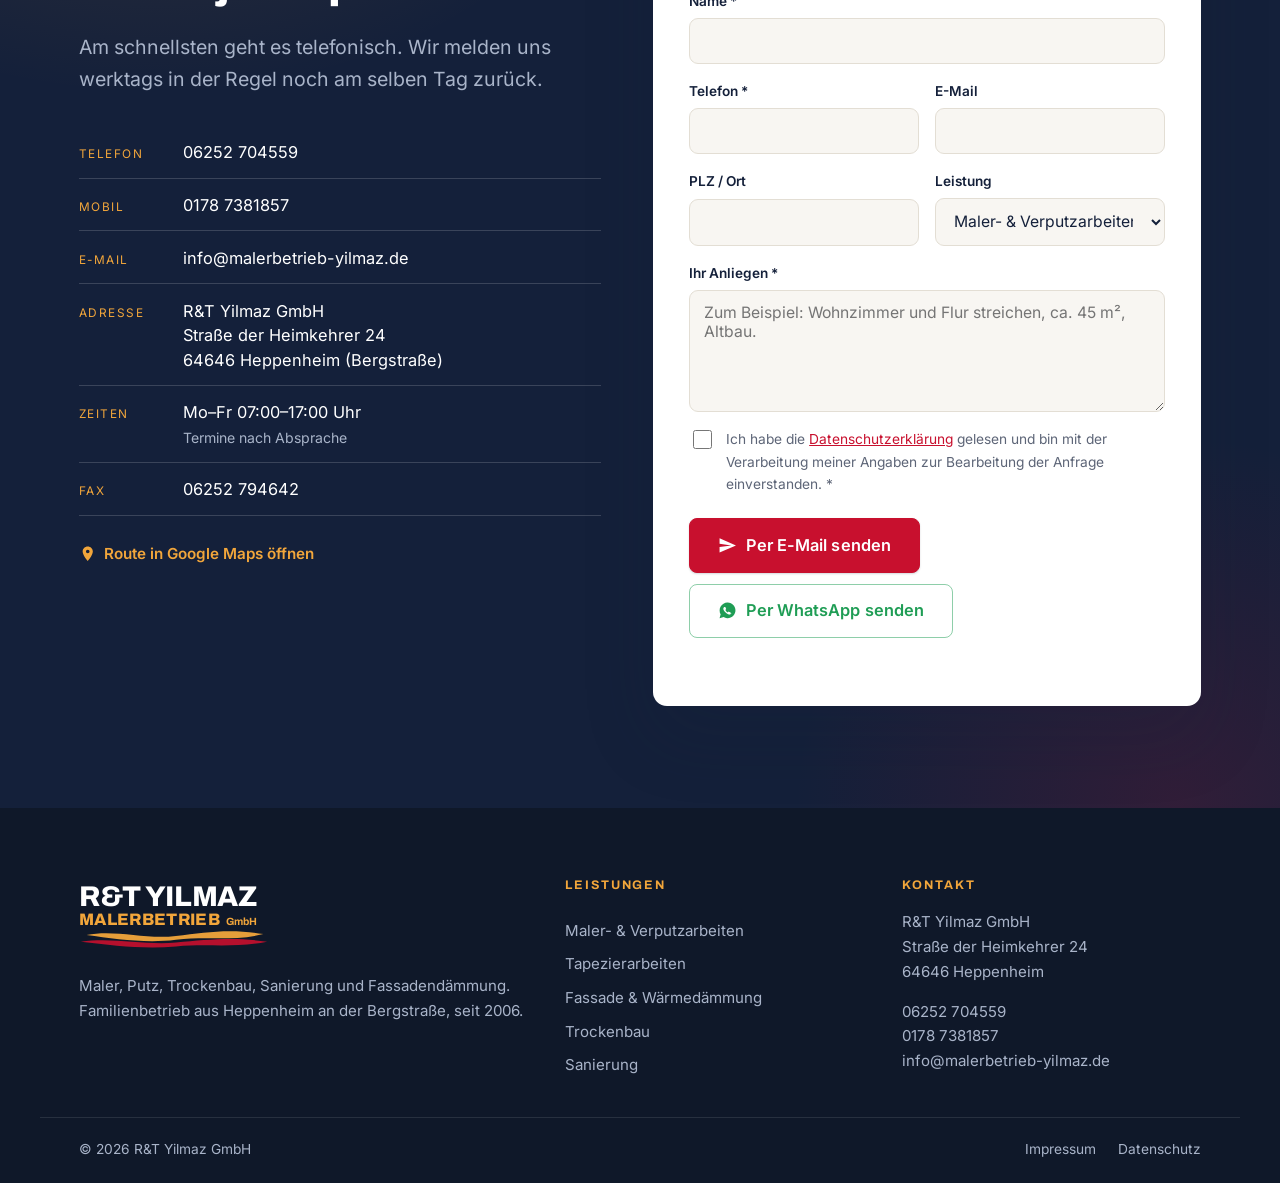
==== commit 46f327c0: "Vorher/Nachher mit Beispieldarstellung fuellen Ich kann keine Bilder erzeugen — Claude ist ein Text-" ====
--- a/index.html
+++ b/index.html
@@ -280,7 +280,9 @@
 
     <!-- Vorher/Nachher-Vergleich -->
     <div class="compare reveal">
-      <div class="compare__box" id="compare">
+      <!-- is-demo verwittert die "Vorher"-Seite per CSS. Sobald echte
+           Vorher-Fotos vorliegen: diese Klasse entfernen. -->
+      <div class="compare__box is-demo" id="compare">
         <figure class="media compare__after" data-label="Foto folgt — Fassade nachher">
           <img src="assets/img/referenz-1-nachher.jpg" alt="Fassade eines Einfamilienhauses nach Dämmung und Neuanstrich" width="1200" height="750" onerror="window.phFail(this)" />
         </figure>
@@ -293,7 +295,25 @@
         <span class="compare__tag compare__tag--l">Vorher</span>
         <span class="compare__tag compare__tag--r">Nachher</span>
       </div>
-      <p class="compare__cap">Fassadensanierung mit Wärmedämm-Verbundsystem, Heppenheim <span class="muted">(Beispielprojekt)</span></p>
+      <!-- ============================================================
+           Erwartet zwei Dateien in assets/img/:
+             referenz-1-vorher.jpg   und   referenz-1-nachher.jpg
+           Beide im Querformat 16:10, gleicher Standpunkt, gleiche
+           Brennweite. Sobald sie dort liegen, erscheinen sie von
+           selbst — am HTML ist nichts zu ändern.
+
+           SOLANGE es erzeugte oder fremde Bilder sind, muss die
+           Kennzeichnung unten stehen bleiben. Ein KI-Bild unter
+           "Referenzen" zeigt ein Projekt, das es nie gab — das ist
+           irreführende Werbung nach § 5 UWG, schärfer als ein
+           Stockfoto. Erst mit echten Baustellenfotos darf die
+           Klammer weg und die Zeile lauten:
+           "Fassadensanierung mit WDVS, Heppenheim".
+           ============================================================ -->
+      <p class="compare__cap">
+        So funktioniert der Vergleich &ndash; Regler ziehen.
+        <span class="muted">Beispieldarstellung, kein ausgeführtes Projekt.</span>
+      </p>
     </div>
 
     <!-- Galerie -->
--- a/assets/css/style.css
+++ b/assets/css/style.css
@@ -712,6 +712,28 @@
   clip-path: inset(0 calc(100% - var(--pos)) 0 0);
   filter: saturate(.72);
 }
+
+/* ---------------------------------------------------------------
+   Beispieldarstellung: Beide Seiten zeigen dasselbe Foto, die
+   "Vorher"-Seite wird verwittert. Das ist bewusst so gebaut —
+   Standpunkt, Brennweite und Licht sind dadurch zwangsläufig
+   identisch, und genau davon lebt ein Vorher/Nachher-Vergleich.
+
+   SOBALD ECHTE FOTOS DA SIND: die Klasse "is-demo" am Element
+   #compare entfernen. Dann liegt wieder unverändert das, was in
+   referenz-1-vorher.jpg steht.
+   --------------------------------------------------------------- */
+.compare__box.is-demo .compare__before {
+  filter: saturate(.34) brightness(.87) contrast(.93) sepia(.22) hue-rotate(-6deg);
+}
+.compare__box.is-demo .compare__before::after {
+  content: "";
+  position: absolute;
+  inset: 0;
+  background: url("../img/verwitterung.svg") center / 100% 100% no-repeat;
+  mix-blend-mode: multiply;
+  pointer-events: none;
+}
 .compare__before.is-empty {
   background:
     repeating-linear-gradient(135deg,
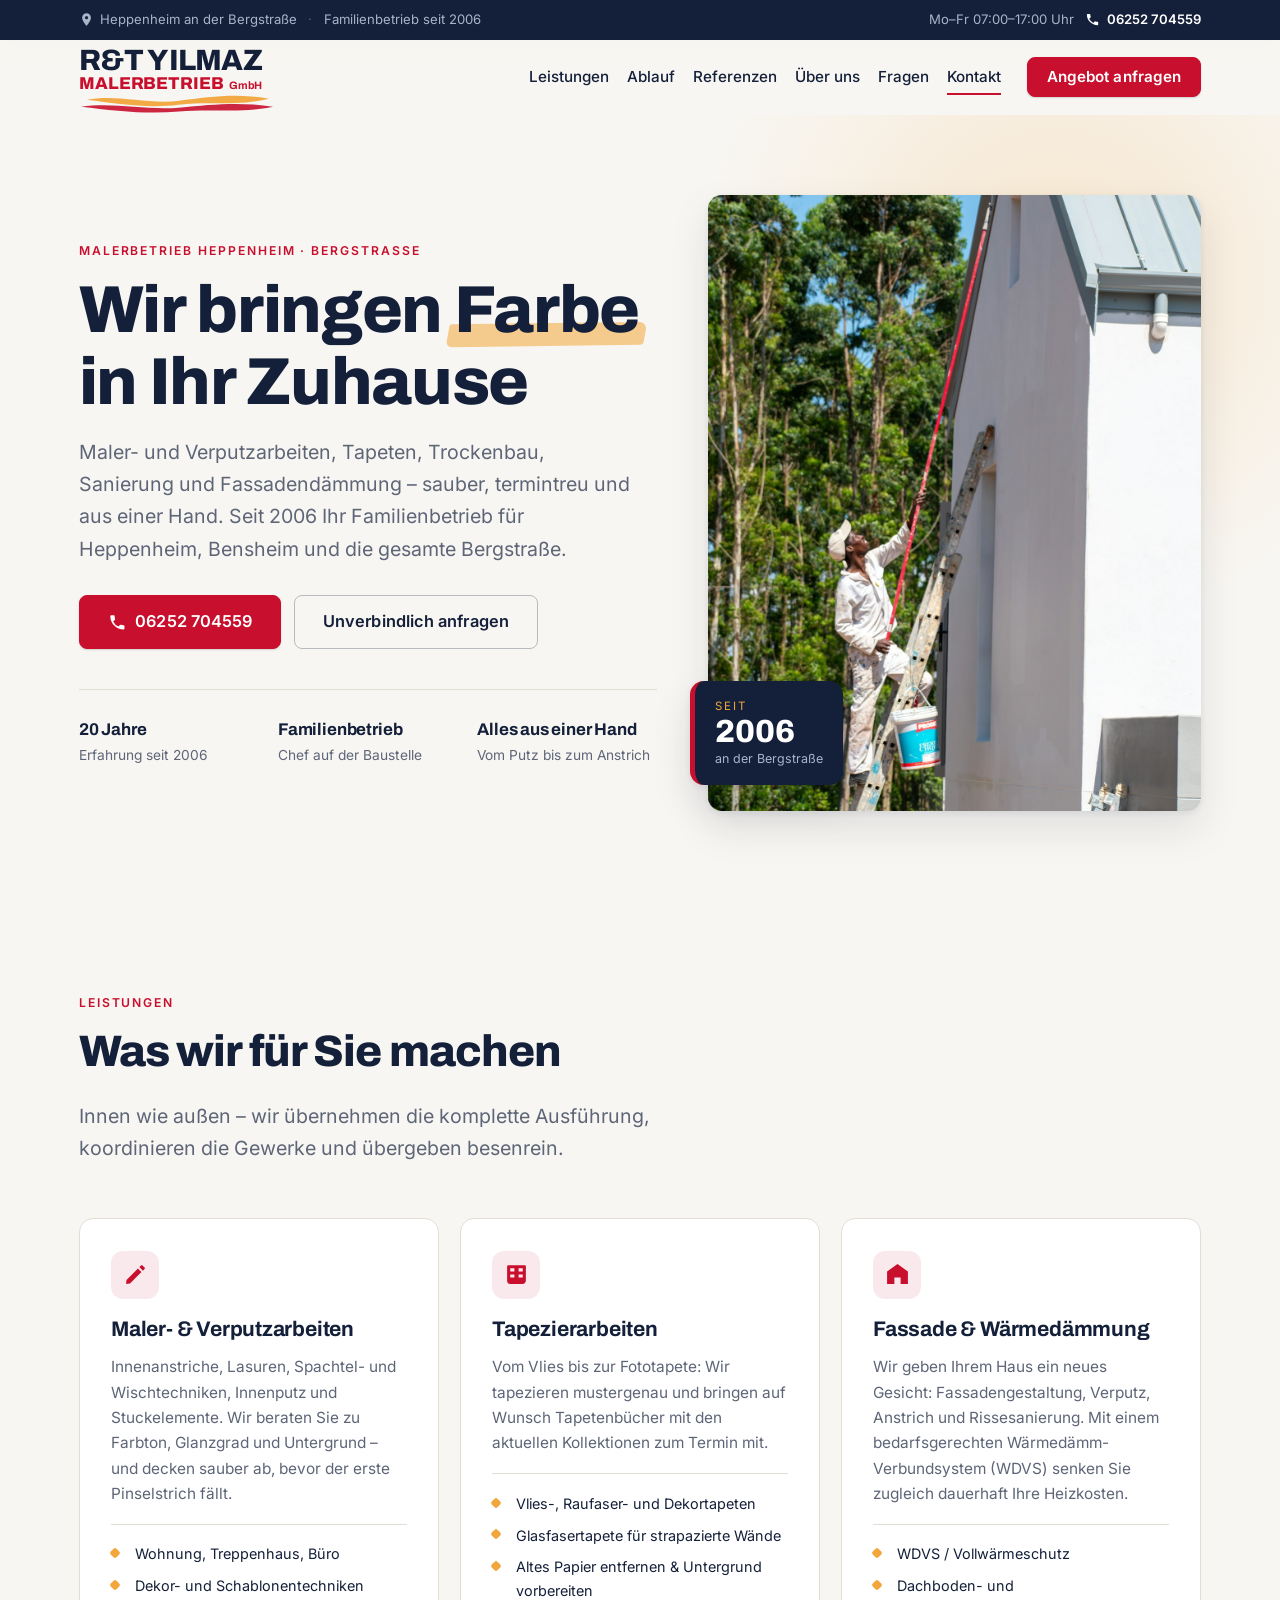
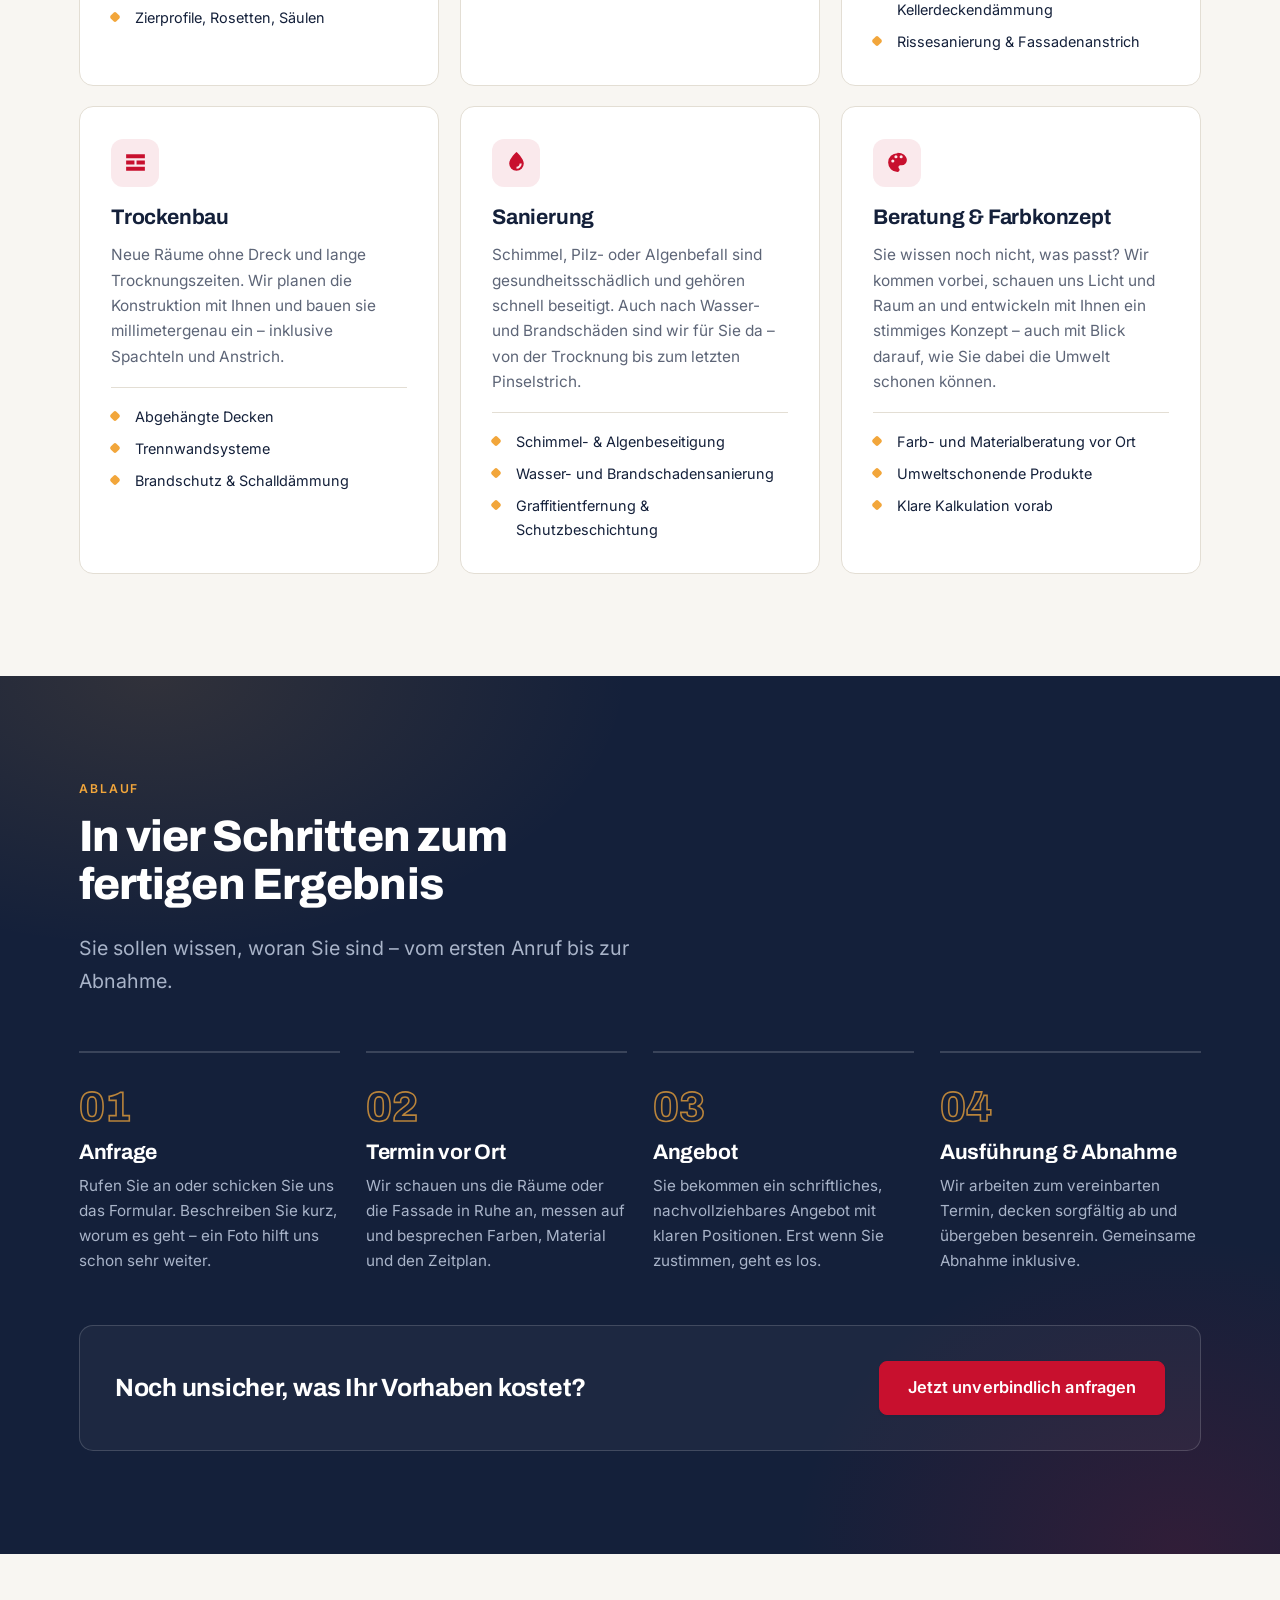
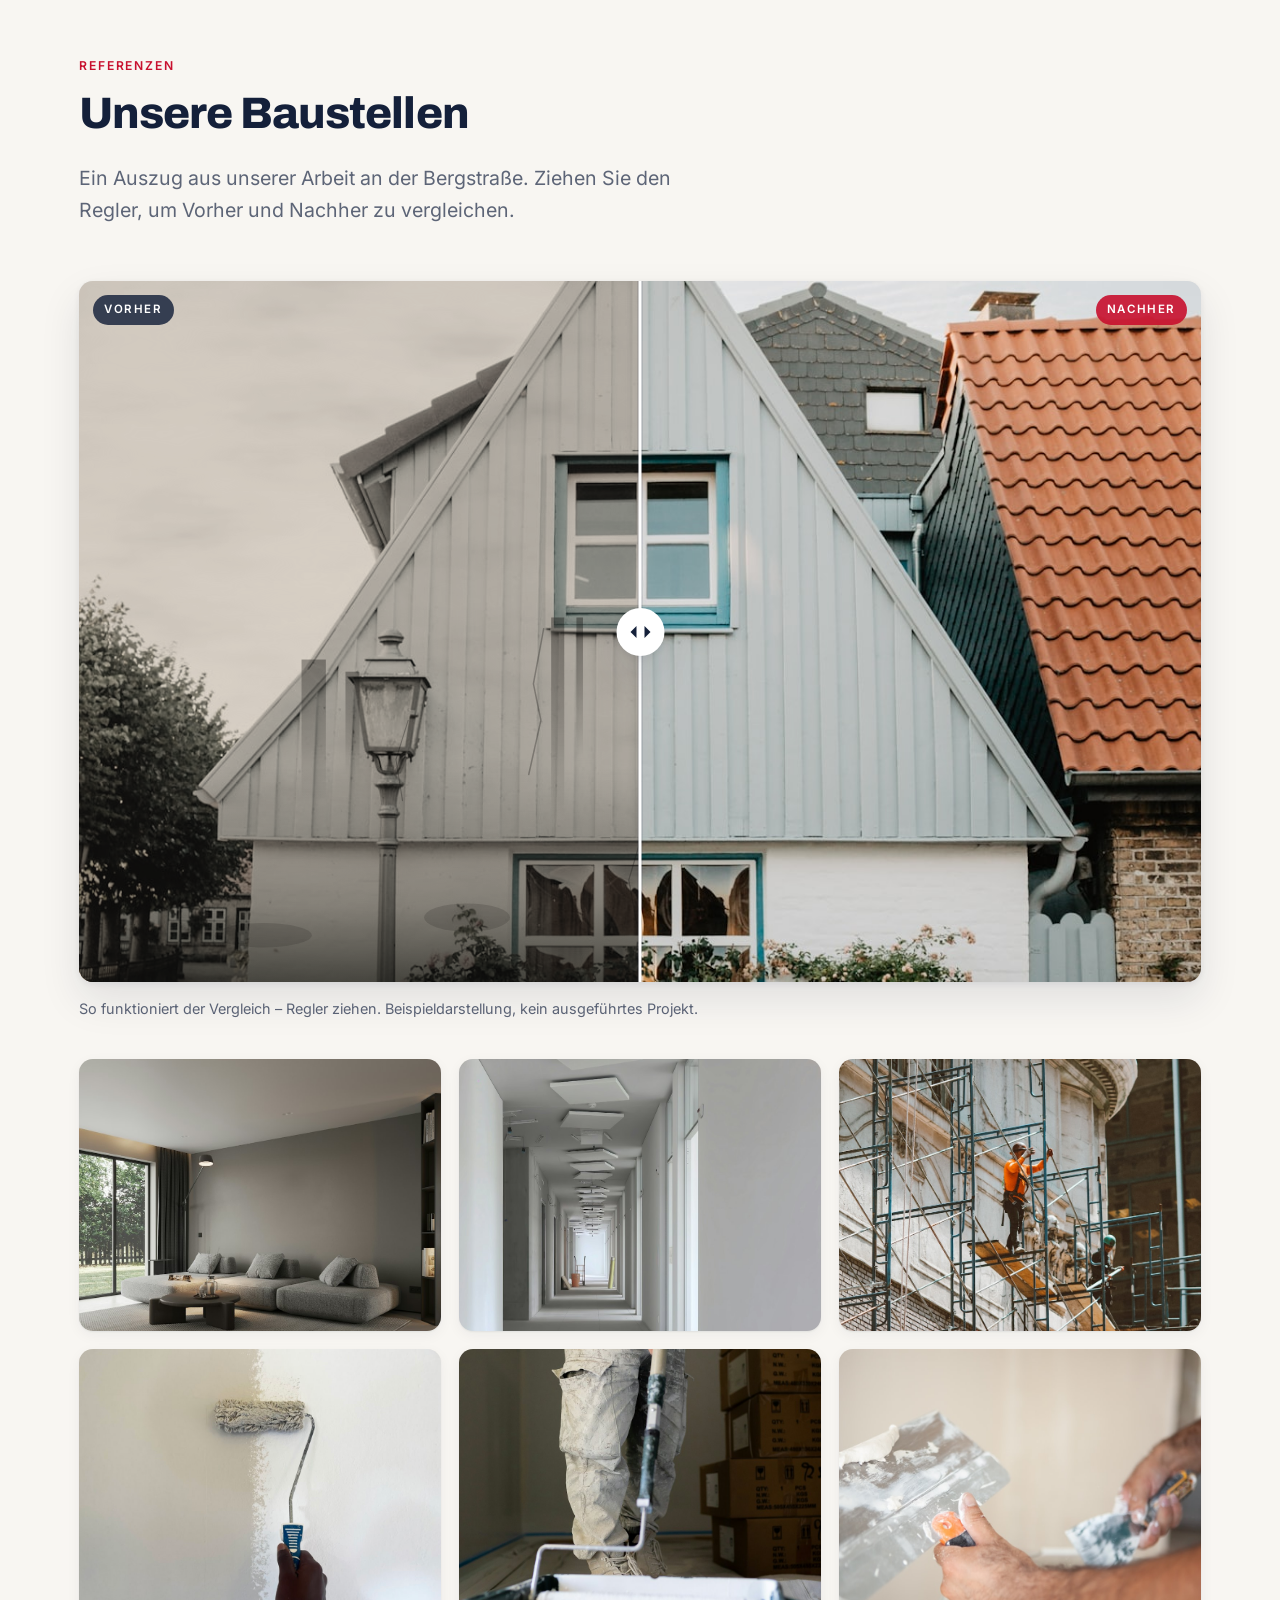
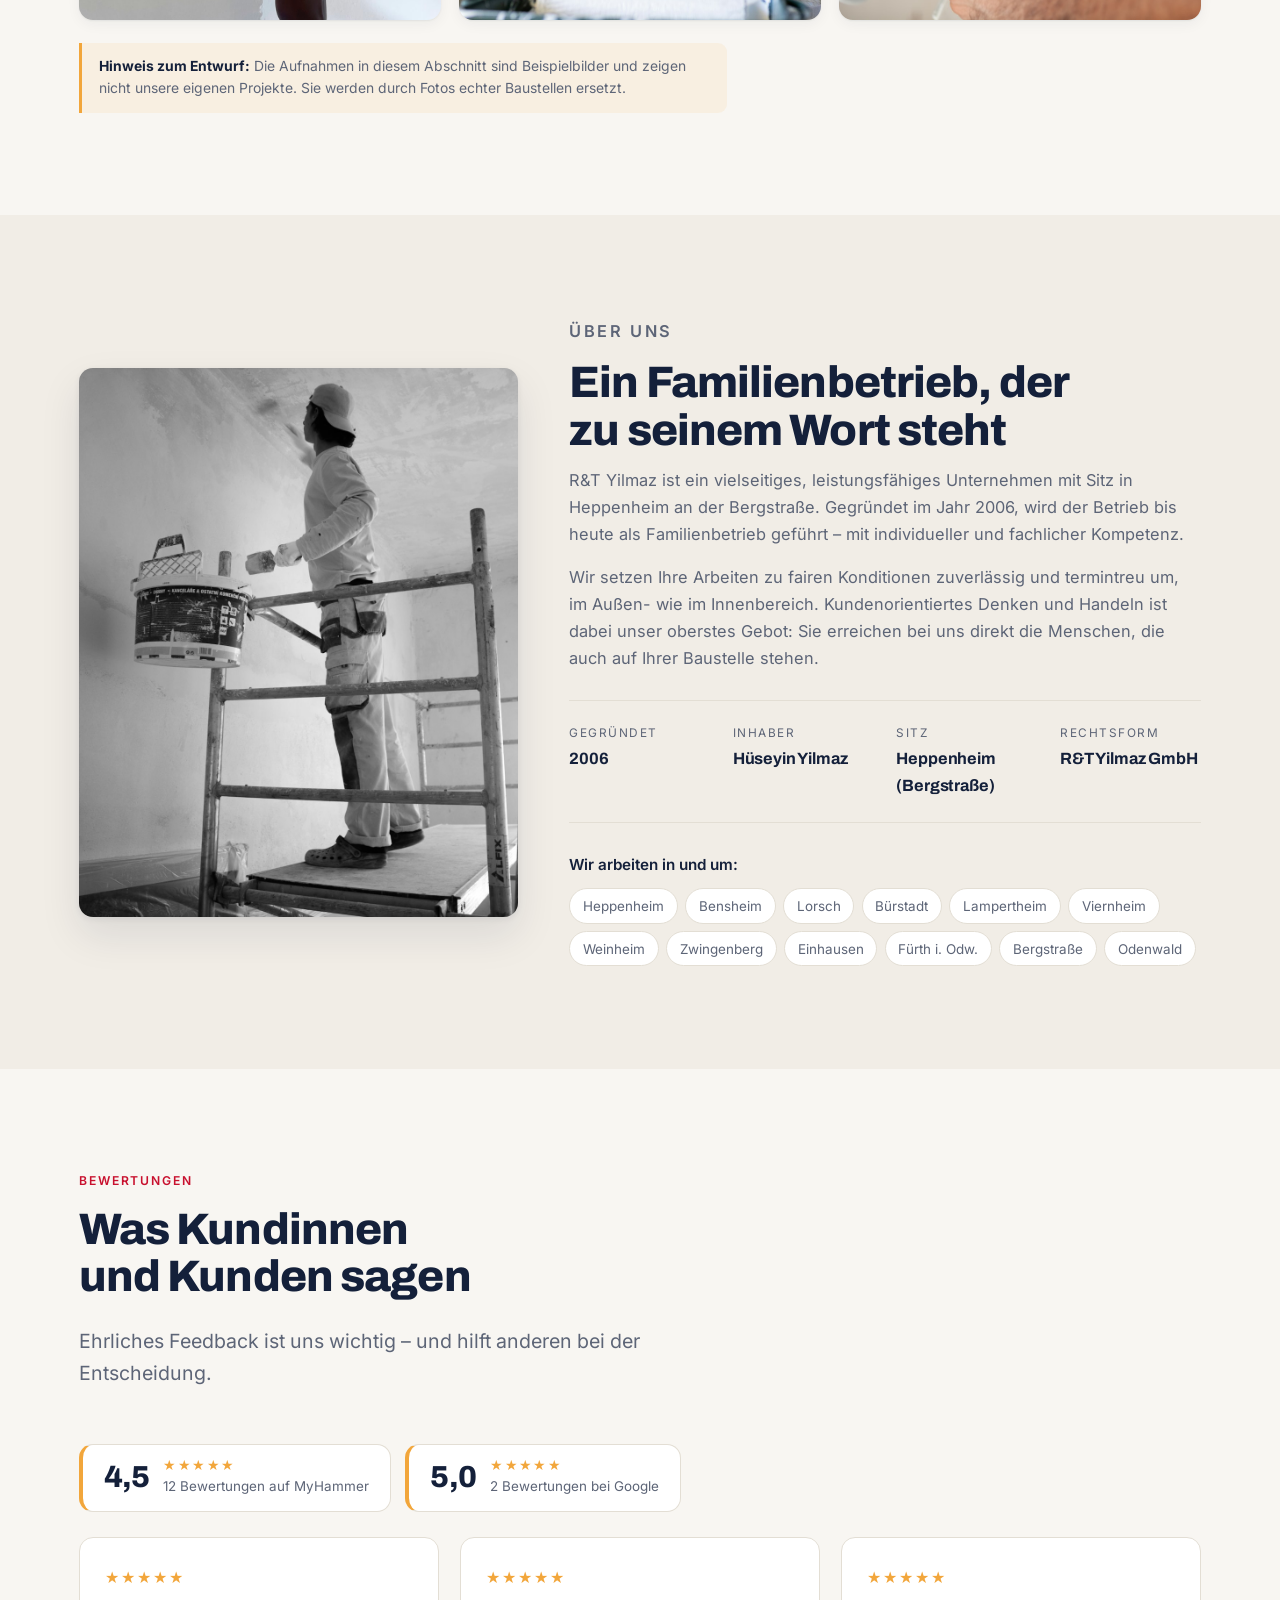
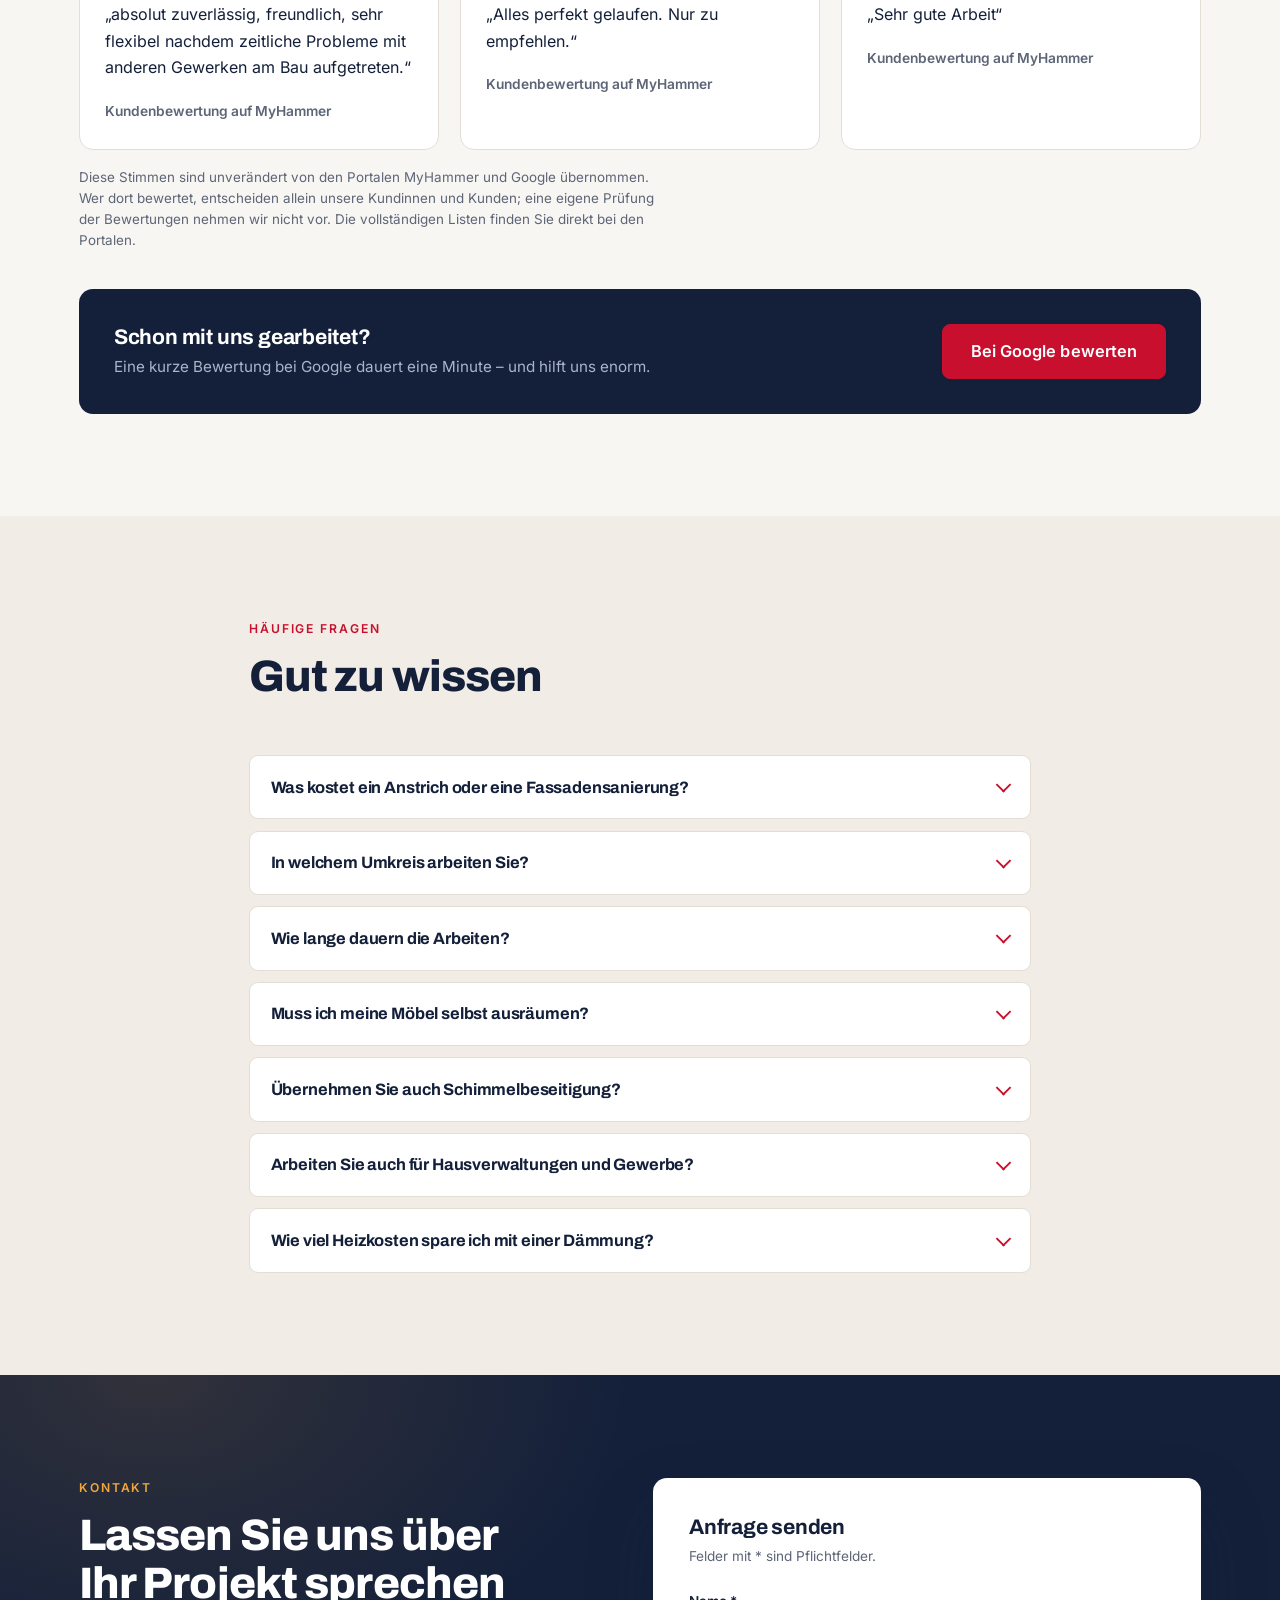
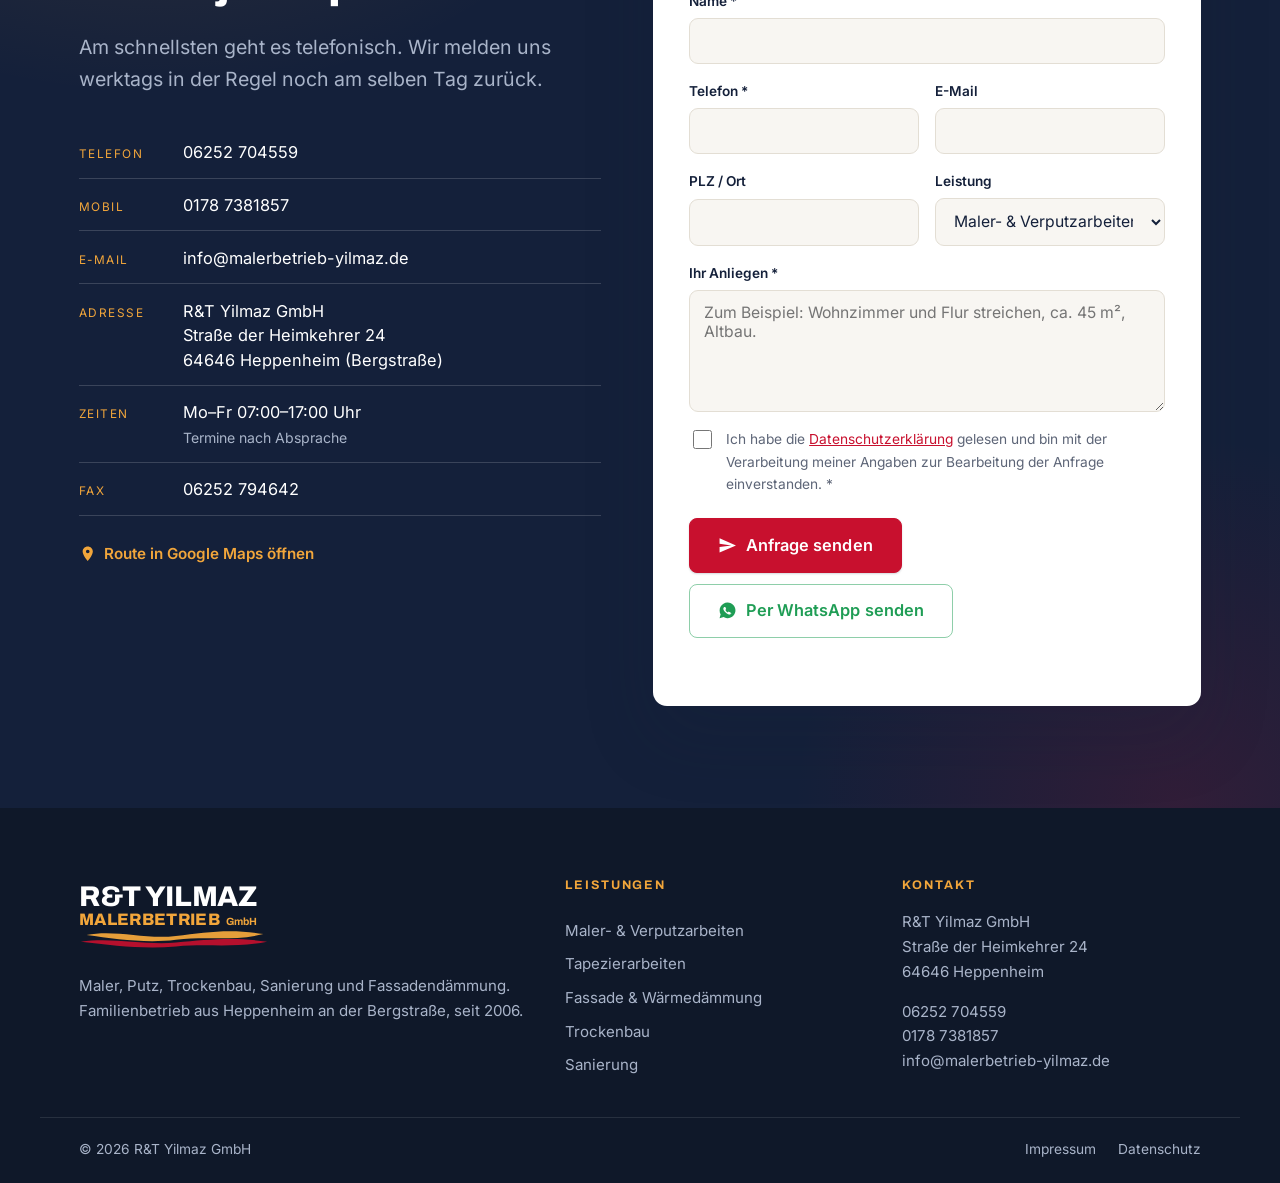
==== commit 6b849baf: "Kontaktformular: PHP-Versand statt Mail-App kontakt.php mit Honigtopf, Zeitprüfung, Ratenbremse und " ====
--- a/index.html
+++ b/index.html
@@ -561,7 +561,7 @@
     </div>
 
     <div class="kontakt__form reveal">
-      <form id="anfrage" novalidate>
+      <form id="anfrage" action="kontakt.php" method="post" novalidate>
         <h3>Anfrage senden</h3>
         <p class="form__hint">Felder mit <span aria-hidden="true">*</span> sind Pflichtfelder.</p>
 
@@ -611,14 +611,14 @@
         </div>
 
         <label class="check">
-          <input type="checkbox" id="f-dsgvo" required />
+          <input type="checkbox" id="f-dsgvo" required name="datenschutz" />
           <span>Ich habe die <a href="datenschutz.html">Datenschutzerklärung</a> gelesen und bin mit der Verarbeitung meiner Angaben zur Bearbeitung der Anfrage einverstanden. <span aria-hidden="true">*</span></span>
         </label>
 
         <div class="form__actions">
           <button class="btn btn--red btn--lg" type="submit">
             <svg class="ico" aria-hidden="true" viewBox="0 0 24 24"><path d="M2 21 23 12 2 3v7l15 2-15 2v7Z"/></svg>
-            Per E-Mail senden
+            Anfrage senden
           </button>
           <button class="btn btn--wa btn--lg" type="button" id="waBtn">
             <svg class="ico" aria-hidden="true" viewBox="0 0 24 24"><path d="M12 2a10 10 0 0 0-8.6 15L2 22l5.2-1.4A10 10 0 1 0 12 2Zm5.3 14.1c-.2.6-1.3 1.2-1.8 1.2-.5.1-1 .1-1.7-.1-.4-.1-.9-.3-1.5-.6-2.6-1.1-4.3-3.8-4.5-4-.1-.2-1-1.4-1-2.6 0-1.3.6-1.9.9-2.1.2-.2.5-.3.7-.3h.5c.2 0 .4 0 .6.5l.8 1.9c.1.2.1.3 0 .5l-.4.5-.3.3c-.1.1-.2.3 0 .5l.9 1.4c.6.8 1.2 1.1 1.5 1.3.3.1.5.1.6 0l.7-.8c.2-.2.3-.2.5-.1l1.8.9c.2.1.4.2.4.3.1.1.1.6 0 1.1Z"/></svg>
--- a/assets/css/style.css
+++ b/assets/css/style.css
@@ -1191,12 +1191,12 @@
    ========================================================= */
 /* Nur wenn JavaScript läuft, wird überhaupt etwas versteckt.
    Ohne JS (und für Suchmaschinen-Crawler) ist alles sofort sichtbar. */
-.js .reveal {
+.reveal-on .reveal {
   opacity: 0;
   transform: translateY(22px);
   transition: opacity .6s cubic-bezier(.2, .7, .3, 1), transform .6s cubic-bezier(.2, .7, .3, 1);
 }
-.js .reveal.is-in { opacity: 1; transform: none; }
+.reveal-on .reveal.is-in { opacity: 1; transform: none; }
 
 @media (prefers-reduced-motion: reduce) {
   html { scroll-behavior: auto; }
